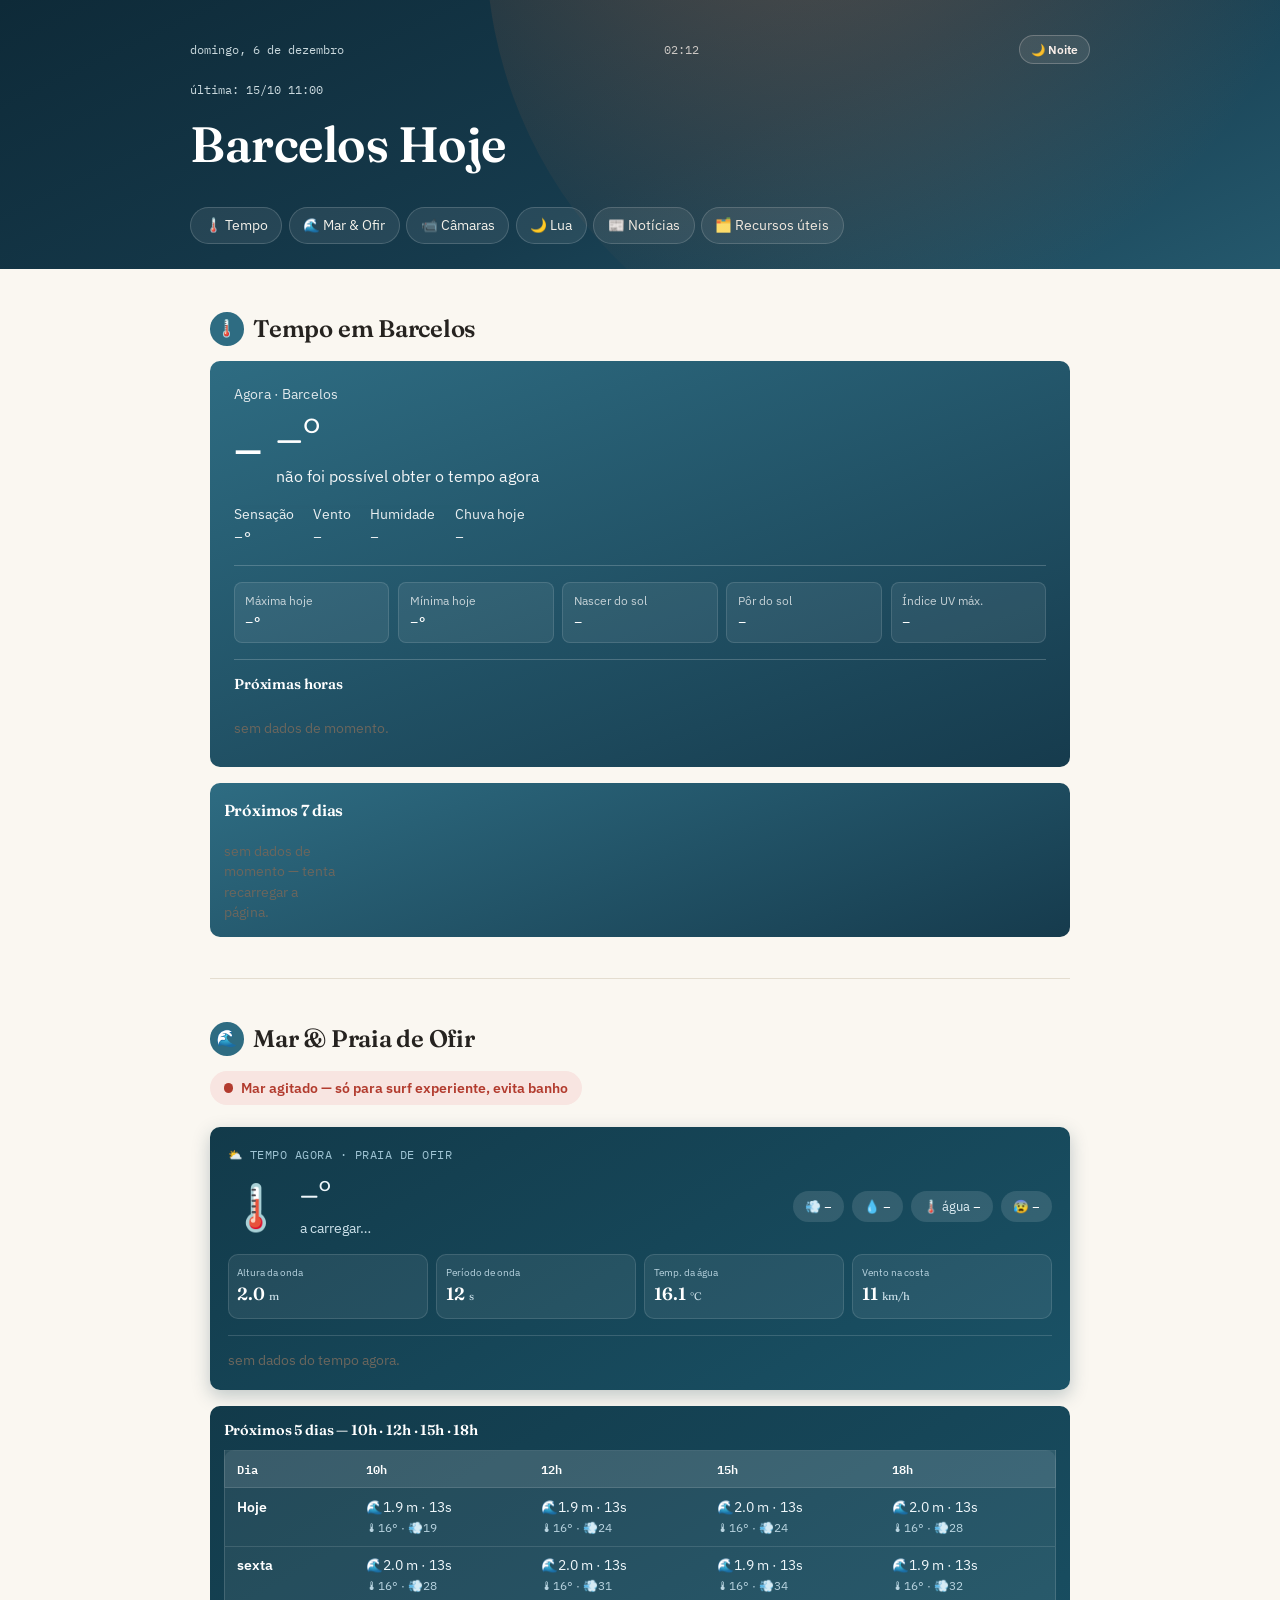
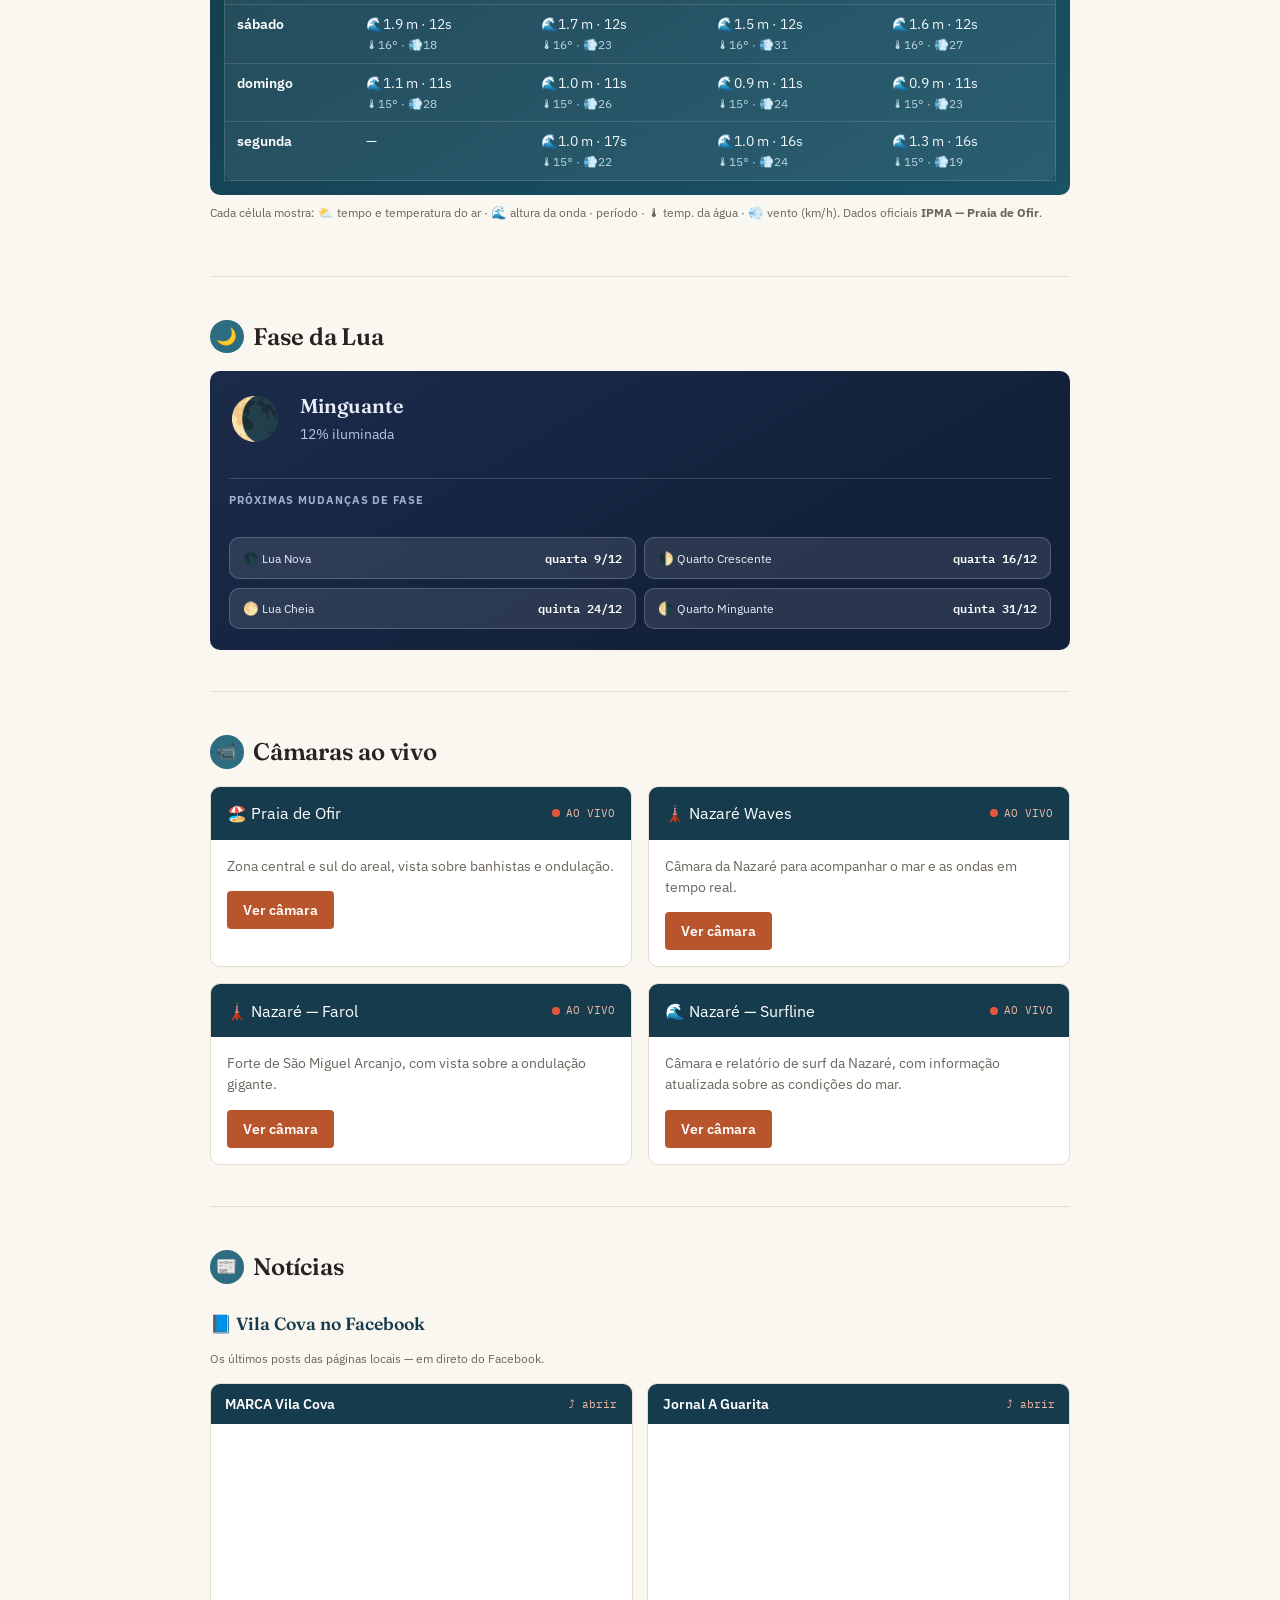
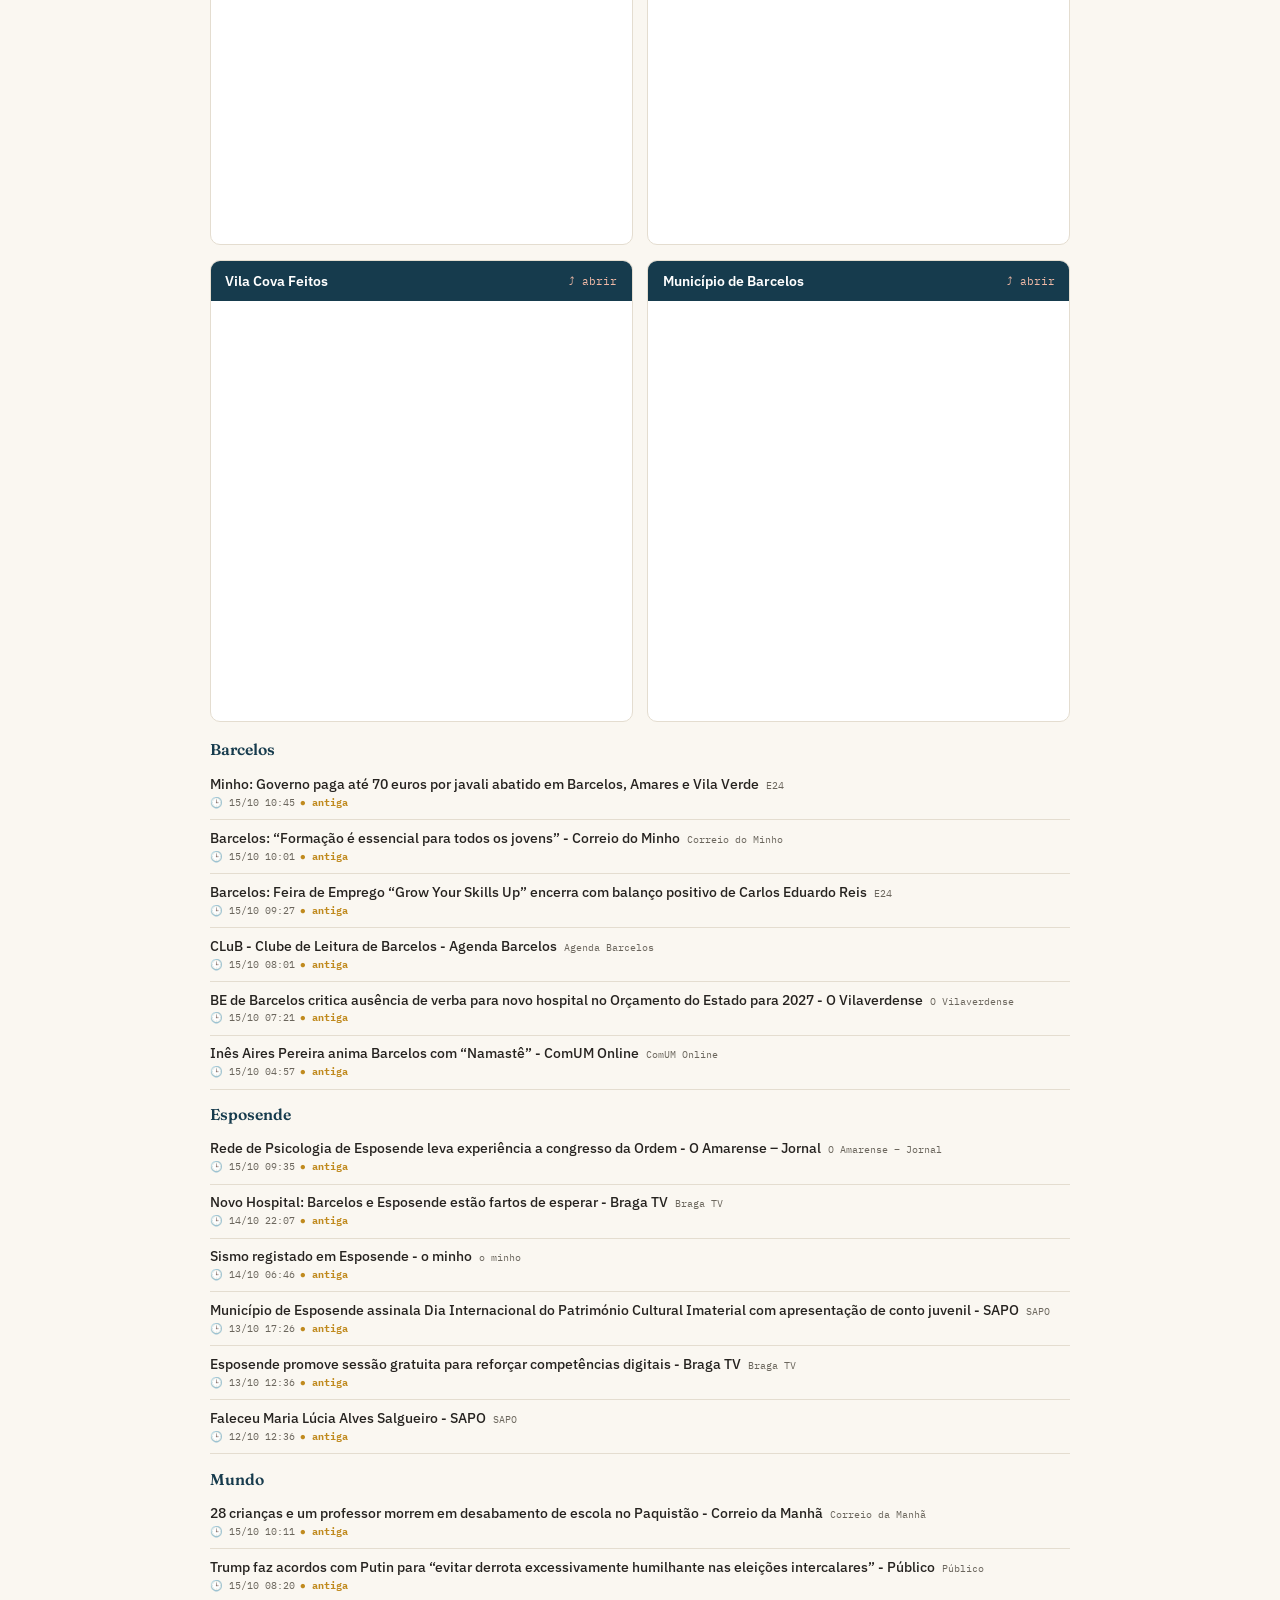
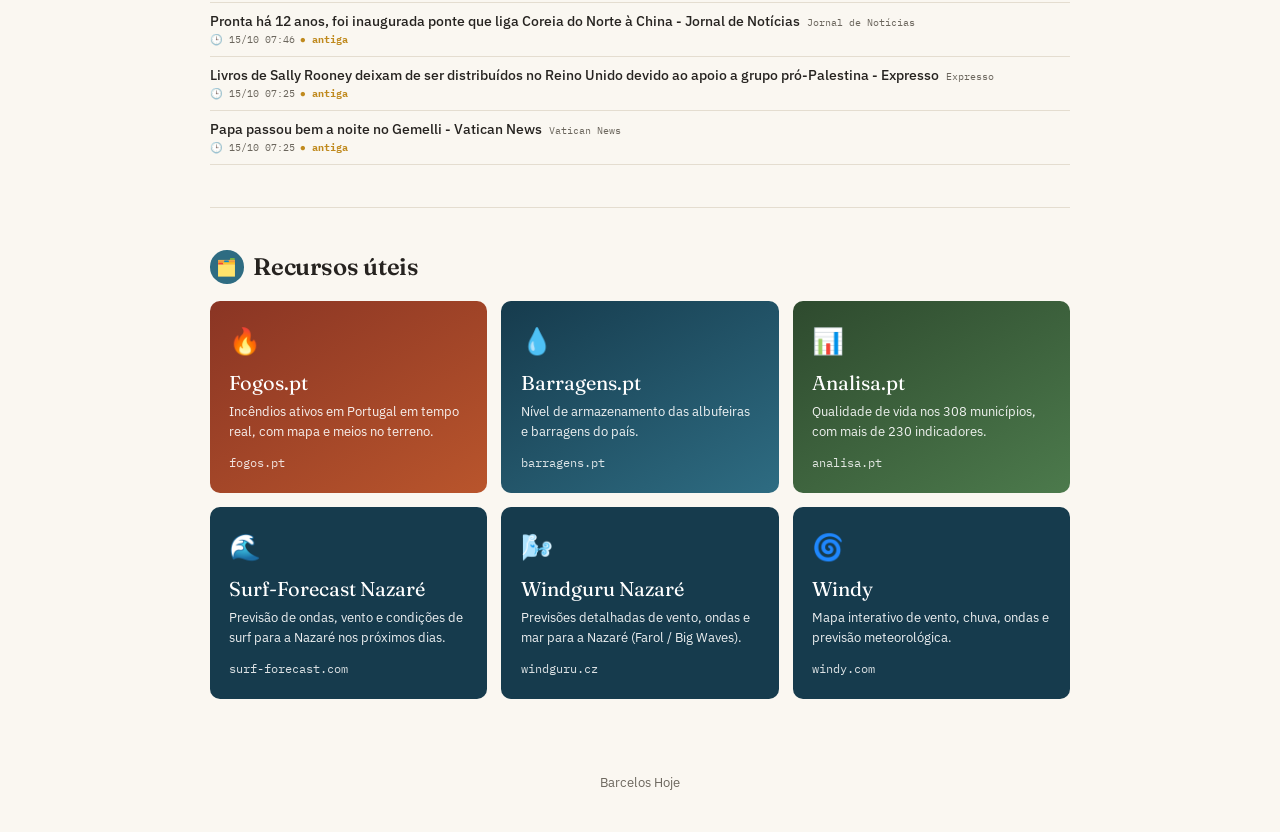
==== index.html @ 713117ef "Aplica estilo azul as previsoes separadas" ====
<!DOCTYPE html>
<html lang="pt-PT">
<head>
<meta charset="UTF-8">
<meta name="viewport" content="width=device-width, initial-scale=1.0">
<meta name="theme-color" content="#163B4D">
<script>
  try{
    if(localStorage.getItem('barcelos-theme') === 'dark') document.documentElement.dataset.theme = 'dark';
  }catch(e){}
</script>
<title>Barcelos Hoje — Tempo, Mar de Ofir e Notícias</title>
<meta name="description" content="Tempo real em Barcelos, estado do mar na Praia de Ofir, câmaras ao vivo, notícias da região e os recursos oficiais mais úteis: Fogos.pt, Barragens.pt e Analisa.pt.">
<link rel="preconnect" href="https://fonts.googleapis.com">
<link rel="preconnect" href="https://fonts.gstatic.com" crossorigin>
<link href="https://fonts.googleapis.com/css2?family=Fraunces:opsz,wght@9..144,400;9..144,500;9..144,600;9..144,700&family=IBM+Plex+Sans:wght@400;500;600;700&family=IBM+Plex+Mono:wght@500&display=swap" rel="stylesheet">
<style>
  :root{
    --azul-fundo: #163B4D;
    --azul-profundo: #0E2A38;
    --azulejo: #2E6C82;
    --telha: #B9552C;
    --telha-clara: #D97A4C;
    --granito: #55524C;
    --papel: #FAF7F1;
    --papel-linha: #E4DDD0;
    --tinta: #262320;
    --tinta-suave: #6B665D;
    --verde-ok: #3E7A52;
    --amarelo-aviso: #C08A1E;
    --vermelho-aviso: #B23B2E;
    --radius-s: 4px;
    --radius-m: 10px;
  }
  *{box-sizing:border-box;}
  html{scroll-behavior:smooth;}
  body{
    margin:0;
    background:var(--papel);
    color:var(--tinta);
    font-family:'IBM Plex Sans', sans-serif;
    line-height:1.5;
  }
  h1,h2,h3,.serif{
    font-family:'Fraunces', serif;
    font-weight:600;
    letter-spacing:-0.01em;
  }
  .mono{font-family:'IBM Plex Mono', monospace;}
  a{color:inherit;}
  img{max-width:100%;display:block;}

  /* ---------- Header / masthead ---------- */
  header.masthead{
    background:linear-gradient(155deg, var(--azul-profundo) 0%, var(--azul-fundo) 55%, var(--azulejo) 130%);
    color:#F3F1EA;
    padding:2.2rem 1.25rem 1.6rem;
    position:relative;
    overflow:hidden;
  }
  header.masthead::after{
    content:"";
    position:absolute;
    right:-8%;
    bottom:-45%;
    width:70%;
    padding-bottom:70%;
    border-radius:50%;
    background:radial-gradient(circle at 35% 35%, rgba(217,122,76,0.35), rgba(217,122,76,0) 65%);
    pointer-events:none;
  }
  .masthead-inner{max-width:900px;margin:0 auto;position:relative;}
  .masthead-top{display:flex;justify-content:space-between;align-items:baseline;gap:1rem;flex-wrap:wrap;}
  .masthead-date{font-family:'IBM Plex Mono',monospace;font-size:0.78rem;color:#C9D8DD;text-transform:lowercase;}
  .theme-toggle{
    border:1px solid rgba(255,255,255,0.24);background:rgba(255,255,255,0.09);color:#fff;
    border-radius:999px;padding:0.38rem 0.7rem;font:600 0.72rem 'IBM Plex Sans',sans-serif;
    cursor:pointer;white-space:nowrap;
  }
  .theme-toggle:hover{background:rgba(255,255,255,0.17);}
  .theme-toggle:focus-visible{outline:3px solid #D97A4C;outline-offset:2px;}
  h1.title{
    font-size:clamp(2.1rem, 6vw, 3.1rem);
    margin:0.5rem 0 0.15rem;
    color:#fff;
  }
  nav.tabs{
    max-width:900px;margin:1.6rem auto 0;
    display:flex;gap:0.4rem;flex-wrap:wrap;
    position:relative;
  }
  nav.tabs a{
    text-decoration:none;
    font-size:0.85rem;
    padding:0.45rem 0.85rem;
    border-radius:999px;
    background:rgba(255,255,255,0.08);
    border:1px solid rgba(255,255,255,0.16);
    color:#F3F1EA;
    white-space:nowrap;
  }
  nav.tabs a:hover{background:rgba(255,255,255,0.18);}
  @media (max-width:620px){
    header.masthead{padding:1rem 0.9rem 0.85rem;}
    .masthead-top{gap:0.35rem 0.65rem;}
    .masthead-date{font-size:0.66rem;}
    .theme-toggle{padding:0.28rem 0.55rem;font-size:0.64rem;}
    h1.title{font-size:1.8rem;margin:0.28rem 0 0;}
    nav.tabs{margin-top:0.8rem;gap:0.28rem;}
    nav.tabs a{font-size:0.7rem;padding:0.3rem 0.56rem;}
  }

  main{max-width:900px;margin:0 auto;padding:0 1.25rem;}

  section{padding:2.6rem 0;border-bottom:1px solid var(--papel-linha);}
  section:last-of-type{border-bottom:none;}
  .eyebrow-row{display:flex;align-items:center;gap:0.6rem;margin-bottom:0.9rem;}
  .section-icon{
    width:2.1rem;height:2.1rem;border-radius:50%;
    background:var(--azulejo);color:#fff;
    display:flex;align-items:center;justify-content:center;font-size:1.05rem;flex:none;
  }
  h2.section-title{font-size:1.5rem;margin:0;}

  /* ---------- status pill ---------- */
  .updated-note{font-size:0.78rem;color:var(--tinta-suave);font-family:'IBM Plex Mono',monospace;margin-top:0.3rem;}

  /* ---------- Weather now card ---------- */
  .now-grid{display:grid;grid-template-columns:minmax(0,1fr);gap:1rem;min-width:0;}
  .now-card{
    background:#fff;border:1px solid var(--papel-linha);border-radius:var(--radius-m);
    padding:1.4rem 1.5rem;
  }
  .now-card.hero{
    background:linear-gradient(160deg, var(--azulejo), var(--azul-fundo));
    color:#fff;border:none;min-width:0;max-width:100%;overflow:hidden;
  }
  .now-place{font-size:0.85rem;text-transform:none;opacity:0.85;letter-spacing:0.01em;}
  .now-temp-row{display:flex;align-items:center;gap:0.9rem;margin-top:0.4rem;}
  .now-icon{font-size:3rem;line-height:1;}
  .now-temp{font-family:'Fraunces',serif;font-size:3.2rem;font-weight:600;line-height:1;}
  .now-desc{font-size:1rem;margin-top:0.15rem;opacity:0.95;}
  .now-sub{display:flex;gap:1.2rem;margin-top:1rem;font-size:0.85rem;flex-wrap:wrap;opacity:0.9;}
  .now-sub span strong{display:block;font-family:'IBM Plex Mono',monospace;font-size:0.95rem;font-weight:500;}

  .stat-list{list-style:none;margin:0;padding:0;display:flex;flex-direction:column;gap:0.7rem;}
  .stat-list li{display:flex;justify-content:space-between;align-items:center;font-size:0.92rem;padding-bottom:0.7rem;border-bottom:1px dashed var(--papel-linha);}
  .stat-list li:last-child{border-bottom:none;padding-bottom:0;}
  .stat-list .label{color:var(--tinta-suave);}
  .stat-list .value{font-family:'IBM Plex Mono',monospace;font-weight:500;}
  .now-card.hero .stat-list{
    display:grid;grid-template-columns:repeat(5,minmax(0,1fr));gap:0.55rem;
    margin-top:1.1rem;padding-top:1rem;border-top:1px solid rgba(255,255,255,0.2);
  }
  .now-card.hero .stat-list li{
    min-width:0;display:flex;flex-direction:column;align-items:flex-start;gap:0.15rem;
    padding:0.6rem 0.65rem;border:1px solid rgba(255,255,255,0.12);border-radius:8px;
    background:rgba(255,255,255,0.07);font-size:0.78rem;
  }
  .now-card.hero .stat-list .label{color:rgba(255,255,255,0.72);line-height:1.25;}
  .now-card.hero .stat-list .value{color:#fff;font-size:0.9rem;}
  @media (max-width:620px){
    .now-card.hero .stat-list{grid-template-columns:repeat(3,minmax(0,1fr));gap:0.4rem;}
    .now-card.hero .stat-list li{padding:0.5rem;font-size:0.67rem;}
    .now-card.hero .stat-list .value{font-size:0.82rem;}
  }

  /* ---------- Forecast strip ---------- */
  .forecast-strip{display:grid;grid-template-columns:repeat(7,1fr);gap:0.5rem;margin-top:1.2rem;}
  .daily-forecast-panel{
    margin-top:1rem;min-width:0;padding:0.9rem 0.85rem;border-radius:var(--radius-m);
    background:linear-gradient(160deg,var(--azulejo),var(--azul-fundo));color:#fff;
  }
  .daily-forecast-panel h3{font-size:1rem;margin:0;color:#fff;}
  .daily-forecast-panel .fday{background:rgba(255,255,255,0.09);border-color:rgba(255,255,255,0.17);color:#fff;}
  .daily-forecast-panel .fday .d,.daily-forecast-panel .fday .lo,.daily-forecast-panel .fday .rain{color:rgba(255,255,255,0.74);}
  .fday{
    background:#fff;border:1px solid var(--papel-linha);border-radius:var(--radius-m);
    padding:0.8rem 0.4rem;text-align:center;
  }
  .fday.clickable{cursor:pointer;transition:transform .12s ease,border-color .12s ease;}
  .fday.clickable:hover{transform:translateY(-2px);border-color:var(--telha);}
  .fday.clickable .ver{
    display:none;
  }
  .back-btn{
    background:none;border:1px solid var(--azulejo);color:var(--azulejo);
    font-size:0.75rem;font-weight:600;padding:0.25rem 0.6rem;border-radius:999px;cursor:pointer;
    font-family:'IBM Plex Sans',sans-serif;
  }
  .back-btn:hover{background:var(--azulejo);color:#fff;}
  .hora-titulo{font-size:0.82rem;font-weight:600;white-space:nowrap;}
  .fday .d{font-size:0.72rem;color:var(--tinta-suave);text-transform:capitalize;}
  .fday .ic{font-size:1.6rem;margin:0.3rem 0;}
  .fday .hi{font-weight:600;font-family:'IBM Plex Mono',monospace;}
  .fday .lo{color:var(--tinta-suave);font-family:'IBM Plex Mono',monospace;font-size:0.85rem;}
  .fday .rain{font-size:0.72rem;color:var(--azulejo);margin-top:0.2rem;}

  /* hourly */
  .hourly-scroll{
    display:flex;gap:0.65rem;width:100%;max-width:100%;min-width:0;overflow-x:auto;overflow-y:hidden;
    padding:1rem 0 0.4rem;margin-top:0.5rem;-webkit-overflow-scrolling:touch;
    scroll-snap-type:x proximity;overscroll-behavior-inline:contain;scrollbar-width:thin;
  }
  .hour{flex:0 0 64px;min-width:0;text-align:center;background:#fff;border:1px solid var(--papel-linha);border-radius:var(--radius-m);padding:0.6rem 0.3rem;scroll-snap-align:start;}
  .hour .t{font-size:0.72rem;color:var(--tinta-suave);font-family:'IBM Plex Mono',monospace;}
  .hour .ic{font-size:1.3rem;margin:0.25rem 0;}
  .hour .temp{font-size:0.85rem;font-weight:600;font-family:'IBM Plex Mono',monospace;}
  .hour .wind{font-size:0.68rem;color:var(--tinta-suave);font-family:'IBM Plex Mono',monospace;margin-top:0.2rem;line-height:1.2;}
  .weather-forecast-inside{width:100%;max-width:100%;min-width:0;margin-top:1rem;padding-top:0.9rem;border-top:1px solid rgba(255,255,255,0.2);}
  .weather-subhead{display:flex;align-items:center;gap:0.5rem;margin:0.8rem 0 0;font-size:0.9rem;}
  .weather-subhead:first-child{margin-top:0;}
  .now-card.hero .hourly-scroll{margin-top:0.4rem;}
  .now-card.hero .hour{
    background:rgba(255,255,255,0.09);border-color:rgba(255,255,255,0.17);color:#fff;
  }
  .now-card.hero .hour .t,.now-card.hero .hour .wind,.now-card.hero .hour .rain{color:rgba(255,255,255,0.74);}
  .now-card.hero .back-btn{border-color:rgba(255,255,255,0.65);color:#fff;}
  .now-card.hero .back-btn:hover{background:rgba(255,255,255,0.14);}
  @media (max-width:700px){
    .forecast-strip{
      display:flex;gap:0.4rem;overflow-x:auto;margin-top:0.7rem;padding-bottom:0.35rem;
      -webkit-overflow-scrolling:touch;scroll-snap-type:x proximity;
    }
    .fday{flex:0 0 62px;padding:0.38rem 0.18rem;scroll-snap-align:start;}
    .fday .d{font-size:0.64rem;}
    .fday .ic{font-size:1.15rem;margin:0.12rem 0;}
    .fday .hi{font-size:0.82rem;}
    .fday .lo{font-size:0.68rem;}
    .fday .rain{font-size:0.6rem;margin-top:0.08rem;}
    .hourly-scroll{gap:0.32rem;padding:0.45rem 0 0.15rem;margin-top:0.2rem;}
    .hour{flex-basis:46px;padding:0.3rem 0.1rem;}
    .hour .t{font-size:0.62rem;}
    .hour .ic{font-size:1rem;margin:0.1rem 0;}
    .hour .temp{font-size:0.72rem;}
    .hour .wind,.hour .rain{font-size:0.54rem;margin-top:0.06rem;}
    .weather-forecast-inside{margin-top:0.8rem;padding-top:0.7rem;}
    .weather-subhead{font-size:0.82rem;margin-top:0.65rem;}
    .hourly-scroll,.forecast-strip{scrollbar-width:none;}
    .hourly-scroll::-webkit-scrollbar,.forecast-strip::-webkit-scrollbar{display:none;}
  }
  @media (max-width:420px){
    .now-card.hero{padding:0.85rem 0.65rem;}
    .now-sub{gap:0.55rem;font-size:0.72rem;}
    .now-card.hero .stat-list{grid-template-columns:repeat(3,minmax(0,1fr));gap:0.3rem;}
    .now-card.hero .stat-list li{padding:0.4rem 0.35rem;font-size:0.6rem;}
    .now-card.hero .stat-list .value{font-size:0.74rem;}
    .forecast-strip{gap:0.28rem;}
    .fday{flex-basis:58px;}
    .hourly-scroll{gap:0.26rem;}
    .hour{flex-basis:43px;}
  }

  /* ---------- Lua ---------- */
  .moon-card{
    background:linear-gradient(150deg,#1b2b4a,#12203a 70%);
    color:#e8edf7;border-radius:var(--radius-m);
    padding:1.3rem 1.2rem;margin-top:1rem;position:relative;overflow:hidden;
    display:flex;align-items:center;gap:1.2rem;flex-wrap:wrap;
  }
  .moon-card .moon-icon{font-size:2.6rem;line-height:1;}
  .moon-card .moon-main{flex:1 1 180px;}
  .moon-card .moon-name{font-family:'Fraunces',serif;font-size:1.25rem;font-weight:600;}
  .moon-card .moon-illum{font-size:0.85rem;color:#b9c6dd;margin-top:0.15rem;}
  .moon-week{display:grid;grid-template-columns:repeat(auto-fit,minmax(115px,1fr));gap:0.6rem;margin-top:0.8rem;}
  .moon-day{background:linear-gradient(150deg,#1b2b4a,#12203a 70%);color:#e8edf7;border-radius:var(--radius-m);padding:0.7rem 0.5rem;text-align:center;}
  .moon-day.hoje{outline:2px solid #5b8fc7;}
  .moon-day .md-data{font-size:0.7rem;color:#9fb0cf;text-transform:capitalize;}
  .moon-day .md-ic{font-size:1.5rem;line-height:1.2;}
  .moon-day .md-nome{font-size:0.72rem;margin-top:0.15rem;line-height:1.25;}
  .moon-day .md-ill{font-size:0.68rem;color:#b9c6dd;font-family:'IBM Plex Mono',monospace;margin-top:0.2rem;}
  .moon-phases{display:flex;gap:0.5rem;flex-wrap:wrap;margin-top:0.7rem;}
  .moon-phases .mp{background:rgba(255,255,255,0.08);border:1px solid rgba(255,255,255,0.15);border-radius:999px;padding:0.4rem 0.8rem;font-size:0.78rem;color:#e8edf7;display:inline-flex;align-items:center;gap:0.45rem;}
  .moon-phases .mp b{color:#fff;font-family:'IBM Plex Mono',monospace;font-weight:600;}
  .moon-changes-title{
    flex:1 0 100%;width:100%;margin-top:0.9rem;padding-top:0.85rem;
    border-top:1px solid rgba(255,255,255,0.16);font-size:0.7rem;font-weight:700;
    text-transform:uppercase;letter-spacing:0.08em;color:#9fb0cf;
  }
  .moon-card .moon-phases{
    flex:1 0 100%;width:100%;display:grid;grid-template-columns:repeat(2,minmax(0,1fr));
    gap:0.55rem;margin-top:0.55rem;
  }
  .moon-card .moon-phases .mp{
    justify-content:space-between;background:rgba(255,255,255,0.1);
    border-color:rgba(255,255,255,0.2);border-radius:10px;padding:0.65rem 0.8rem;
  }
  @media (max-width:620px){.moon-card .moon-phases{grid-template-columns:1fr;}}

  /* ---------- Praia / mar ---------- */
  .flag{
    display:inline-flex;align-items:center;gap:0.5rem;
    padding:0.4rem 0.85rem;border-radius:999px;font-size:0.85rem;font-weight:600;
    margin-bottom:1rem;
  }
  .flag .dot{width:0.6rem;height:0.6rem;border-radius:50%;background:currentColor;}
  .flag.ok{background:#E6F0E9;color:var(--verde-ok);}
  .flag.aviso{background:#FBF0DC;color:var(--amarelo-aviso);}
  .flag.mau{background:#F8E5E1;color:var(--vermelho-aviso);}

  .sea-grid{display:grid;grid-template-columns:repeat(4,1fr);gap:0.7rem;margin-top:1rem;}
  @media (max-width:620px){.sea-grid{grid-template-columns:repeat(2,1fr);}}
  .sea-tile{background:#fff;border:1px solid var(--papel-linha);border-radius:var(--radius-m);padding:1rem 0.9rem;}
  .sea-tile .label{font-size:0.75rem;color:var(--tinta-suave);}
  .sea-tile .val{font-family:'Fraunces',serif;font-size:1.5rem;font-weight:600;margin-top:0.15rem;}
  .sea-tile .unit{font-size:0.8rem;color:var(--tinta-suave);font-weight:400;}

  /* ---------- Tempo Praia de Ofir (na secção mar) ---------- */
  .ofir-tempo{
    background:linear-gradient(150deg,#123a4a,#1a5266);
    color:#eef6fa;border-radius:var(--radius-m);
    padding:1.2rem 1.1rem;margin-top:0.4rem;
    box-shadow:0 6px 18px rgba(18,58,74,0.25);min-width:0;max-width:100%;overflow:hidden;
  }
  .ofir-tempo .ot-label{
    font-size:0.72rem;text-transform:uppercase;letter-spacing:0.5px;
    color:#9fc4d4;margin-bottom:0.7rem;font-family:'IBM Plex Mono',monospace;
  }
  .ot-now{display:flex;align-items:center;gap:1rem;flex-wrap:wrap;}
  .ot-icon{font-size:2.8rem;line-height:1;}
  .ot-temp{font-family:'Fraunces',serif;font-size:2.2rem;font-weight:600;line-height:1.1;}
  .ot-desc{font-size:0.9rem;color:#cfe3ec;margin-top:0.2rem;}
  .ot-stats{display:flex;gap:0.5rem;flex-wrap:wrap;margin-left:auto;}
  .ot-stats span{background:rgba(255,255,255,0.12);border-radius:999px;padding:0.35rem 0.75rem;font-size:0.8rem;color:#e2f0f6;}
  .ot-stats b{color:#fff;font-family:'IBM Plex Mono',monospace;}
  .ot-strip{
    display:flex;gap:0.5rem;width:100%;max-width:100%;min-width:0;overflow-x:auto;overflow-y:hidden;
    margin-top:1rem;padding-top:0.9rem;border-top:1px solid rgba(255,255,255,0.15);
    -webkit-overflow-scrolling:touch;scroll-snap-type:x proximity;overscroll-behavior-inline:contain;scrollbar-width:thin;
  }
  .ot-strip .hour{background:rgba(255,255,255,0.07);border-color:rgba(255,255,255,0.12);color:#eef6fa;width:60px;}
  .ot-strip .hour .t{color:#b9d4e0;}
  .ot-strip .hour .wind{color:#a9c8d6;}
  .ofir-tempo .sea-grid{grid-template-columns:repeat(4,minmax(0,1fr));gap:0.5rem;margin:1rem 0 0;}
  .ofir-tempo .sea-tile{
    min-width:0;background:rgba(255,255,255,0.07);border-color:rgba(255,255,255,0.12);
    padding:0.65rem 0.55rem;
  }
  .ofir-tempo .sea-tile .label{color:#b9d4e0;font-size:0.65rem;line-height:1.25;}
  .ofir-tempo .sea-tile .val{color:#fff;font-size:1.1rem;white-space:nowrap;}
  .ofir-tempo .sea-tile .unit{color:#cfe3ec;font-size:0.68rem;}

  .disclaimer{
    font-size:0.82rem;color:var(--tinta-suave);
    background:#F1ECE1;border-left:3px solid var(--telha);
    padding:0.8rem 1rem;border-radius:0 var(--radius-s) var(--radius-s) 0;margin-top:1.2rem;
  }
  .disclaimer a{color:var(--telha);font-weight:600;text-decoration:none;}
  .disclaimer a:hover{text-decoration:underline;}

  /* ---------- Tabela do mar ---------- */
  .sea-table-wrap{overflow-x:auto;margin-top:0.8rem;}
  .sea-table{width:100%;border-collapse:collapse;background:#fff;border:1px solid var(--papel-linha);border-radius:var(--radius-m);font-size:0.85rem;}
  .sea-table th{background:var(--azul-fundo);color:#fff;text-align:left;padding:0.55rem 0.8rem;font-weight:600;font-family:'IBM Plex Mono',monospace;font-size:0.75rem;}
  .sea-table td{padding:0.55rem 0.8rem;border-top:1px solid var(--papel-linha);}
  .sea-table td:first-child{font-weight:600;color:var(--tinta);}
  .sea-table .cella{color:var(--tinta-suave);font-size:0.75rem;}
  .sea-table td{vertical-align:top;}
  .sea-cell{display:flex;flex-direction:column;gap:0.1rem;}
  .sea-cell span{white-space:nowrap;}
  .sea-forecast-panel{
    margin-top:1rem;min-width:0;padding:0.9rem 0.85rem;border-radius:var(--radius-m);
    background:linear-gradient(150deg,#123a4a,#1a5266);color:#eef6fa;
  }
  .sea-forecast-panel h3{font-size:0.9rem;margin:0;color:#fff;}
  .sea-forecast-panel .sea-table-wrap{width:100%;max-width:100%;min-width:0;margin-top:0.55rem;scrollbar-width:thin;}
  .sea-forecast-panel .sea-table{background:rgba(255,255,255,0.07);border-color:rgba(255,255,255,0.14);color:#eef6fa;}
  .sea-forecast-panel .sea-table th{background:rgba(255,255,255,0.1);}
  .sea-forecast-panel .sea-table td{border-color:rgba(255,255,255,0.12);}
  .sea-forecast-panel .sea-table td:first-child{color:#fff;}
  .sea-forecast-panel .sea-table .cella{color:#b9d4e0;}
  @media (max-width:420px){
    .ofir-tempo{padding:1rem 0.75rem;}
    .daily-forecast-panel,.sea-forecast-panel{padding:0.75rem 0.65rem;}
    .sea-forecast-panel h3{font-size:0.8rem;}
    .sea-forecast-panel .sea-table{font-size:0.7rem;}
    .sea-forecast-panel .sea-table th,.sea-forecast-panel .sea-table td{padding:0.36rem 0.42rem;}
    .sea-forecast-panel .sea-cell{gap:0;font-size:0.66rem;line-height:1.3;}
    .sea-forecast-panel .sea-wx{font-size:0.62rem;margin-bottom:0;}
  }
  .sea-wx{font-size:0.72rem;color:var(--telha);font-weight:700;margin-bottom:0.15rem;}
  .table-note{font-size:0.78rem;color:var(--tinta-suave);margin-top:0.5rem;}

  /* ---------- Cams ---------- */
  .cam-grid{display:grid;grid-template-columns:1fr 1fr;gap:1rem;margin-top:1rem;}
  @media (max-width:620px){.cam-grid{grid-template-columns:1fr;}}
  .cam-card{background:#fff;border:1px solid var(--papel-linha);border-radius:var(--radius-m);overflow:hidden;}
  .cam-card .cam-top{
    background:var(--azul-fundo);color:#fff;padding:0.9rem 1rem;
    display:flex;justify-content:space-between;align-items:center;
  }
  .cam-card .cam-top .live{font-size:0.7rem;font-family:'IBM Plex Mono',monospace;display:flex;align-items:center;gap:0.35rem;color:#F0B9A6;}
  .cam-card .cam-top .live .dot{width:0.5rem;height:0.5rem;border-radius:50%;background:#E4573D;animation:pulse 1.8s infinite;}
  @keyframes pulse{0%,100%{opacity:1;}50%{opacity:0.35;}}
  .cam-body{padding:1rem;}
  .cam-body p{margin:0 0 0.9rem;font-size:0.88rem;color:var(--tinta-suave);}
  .cam-btn{
    display:inline-block;background:var(--telha);color:#fff;text-decoration:none;
    font-size:0.85rem;font-weight:600;padding:0.55rem 1rem;border-radius:var(--radius-s);
  }
  .cam-btn:hover{background:var(--telha-clara);}

  /* ---------- Noticias ---------- */
  #noticias-list{list-style:none;margin:1rem 0 0;padding:0;display:flex;flex-direction:column;}
  #noticias-list li{
    border-bottom:1px solid var(--papel-linha);padding:0.55rem 0;
    display:flex;flex-direction:column;gap:0.08rem;align-items:flex-start;
  }
  #noticias-list li:first-child{padding-top:0;}
  #noticias-list a{text-decoration:none;font-weight:500;font-size:0.9rem;line-height:1.3;}
  #noticias-list a:hover{text-decoration:underline;}
  #noticias-list .topline{display:flex;gap:0.45rem;align-items:baseline;width:100%;flex-wrap:wrap;}
  #noticias-list .src{font-size:0.65rem;color:var(--tinta-suave);white-space:nowrap;font-family:'IBM Plex Mono',monospace;}
  #noticias-list .news-date{
    font-size:0.64rem;color:var(--tinta-suave);font-family:'IBM Plex Mono',monospace;
    display:flex;align-items:center;gap:0.3rem;
  }
  #noticias-list .news-date .novo{color:var(--verde-ok);font-weight:700;}
  #noticias-list .news-date .velho{color:var(--amarelo-aviso);font-weight:700;}
  #noticias-list .news-cat{
    border:none;padding:0.85rem 0 0.25rem;display:block;
    font-family:'Fraunces',serif;font-size:0.98rem;font-weight:600;color:var(--azul-fundo);
  }
  #noticias-list .news-cat:first-child{padding-top:0;}

  /* ---------- Facebook · Vila Cova ---------- */
  .fb-h{font-family:'Fraunces',serif;font-size:1.1rem;font-weight:600;color:var(--azul-fundo);margin:1.6rem 0 0.2rem;}
  .fb-sub{font-size:0.78rem;color:var(--tinta-suave);margin-bottom:0.9rem;}
  .fb-grid{display:grid;grid-template-columns:repeat(auto-fit,minmax(300px,1fr));gap:0.9rem;}
  .fb-card{background:#fff;border:1px solid var(--papel-linha);border-radius:var(--radius-m);overflow:hidden;}
  .fb-card .fb-head{background:var(--azul-fundo);padding:0.6rem 0.9rem;display:flex;justify-content:space-between;align-items:center;}
  .fb-card .fb-head a{color:#fff;font-weight:600;text-decoration:none;font-size:0.9rem;}
  .fb-card .fb-head a:hover{text-decoration:underline;}
  .fb-card .fb-head .ext{color:#F0B9A6;font-size:0.7rem;font-family:'IBM Plex Mono',monospace;}
  .fb-card iframe{display:block;width:100%;border:none;overflow:hidden;}

  /* ---------- Recursos uteis ---------- */
  .top3-grid{display:grid;grid-template-columns:repeat(3,1fr);gap:0.9rem;margin-top:1rem;}
  @media (max-width:700px){.top3-grid{grid-template-columns:1fr;}}
  .top3-card{
    background:var(--azul-fundo);color:#fff;border-radius:var(--radius-m);
    padding:1.3rem 1.2rem;text-decoration:none;position:relative;overflow:hidden;
  }
  .top3-card:nth-child(1){background:linear-gradient(150deg,#8A3524,#B9552C);}
  .top3-card:nth-child(2){background:linear-gradient(150deg,#163B4D,#2E6C82);}
  .top3-card:nth-child(3){background:linear-gradient(150deg,#2E4A2E,#4C7A4C);}
  .top3-card .ic{font-size:1.6rem;}
  .top3-card .name{font-family:'Fraunces',serif;font-size:1.25rem;margin:0.5rem 0 0.25rem;}
  .top3-card .desc{font-size:0.84rem;opacity:0.92;line-height:1.45;}
  .top3-card .go{font-size:0.75rem;margin-top:0.8rem;opacity:0.85;font-family:'IBM Plex Mono',monospace;}

  .emerg-bar{
    display:flex;gap:1.2rem;flex-wrap:wrap;margin-top:1.4rem;
    background:#fff;border:1px solid var(--papel-linha);border-radius:var(--radius-m);
    padding:0.9rem 1.1rem;font-size:0.85rem;
  }
  .emerg-bar strong{font-family:'IBM Plex Mono',monospace;color:var(--vermelho-aviso);}

  footer{
    text-align:center;padding:2rem 1.25rem 2.5rem;
    color:var(--tinta-suave);font-size:0.8rem;
  }
  footer a{color:var(--azulejo);text-decoration:none;}
  footer a:hover{text-decoration:underline;}

  #back-to-top{
    position:fixed;right:1rem;bottom:1rem;z-index:20;
    width:2.8rem;height:2.8rem;border:0;border-radius:50%;
    background:var(--azul-fundo);color:#fff;box-shadow:0 5px 18px rgba(0,0,0,.22);
    font-size:1.25rem;cursor:pointer;opacity:0;visibility:hidden;
    transform:translateY(0.5rem);transition:opacity .2s,visibility .2s,transform .2s;
  }
  #back-to-top.is-visible{opacity:1;visibility:visible;transform:translateY(0);}
  #back-to-top:hover{background:var(--azulejo);}
  #back-to-top:focus-visible{outline:3px solid var(--azulejo);outline-offset:3px;}

  .skeleton{color:var(--tinta-suave);font-size:0.85rem;}

  /* ---------- Modo noturno ---------- */
  html[data-theme="dark"]{
    color-scheme:dark;
    --papel:#0D1820;
    --papel-linha:#2B404A;
    --tinta:#EDF4F6;
    --tinta-suave:#A9BBC3;
    --azulejo:#4D8DA5;
    --verde-ok:#79C690;
    --amarelo-aviso:#E5B75C;
    --vermelho-aviso:#EF8276;
  }
  html[data-theme="dark"] .now-card:not(.hero),
  html[data-theme="dark"] .fday,
  html[data-theme="dark"] .hour,
  html[data-theme="dark"] .sea-tile,
  html[data-theme="dark"] .sea-table,
  html[data-theme="dark"] .cam-card,
  html[data-theme="dark"] .fb-card,
  html[data-theme="dark"] .emerg-bar{background:#14252E;}
  html[data-theme="dark"] .disclaimer{background:#182832;}
  html[data-theme="dark"] .flag.ok{background:#183326;}
  html[data-theme="dark"] .flag.aviso{background:#3A301C;}
  html[data-theme="dark"] .flag.mau{background:#3D2422;}
  html[data-theme="dark"] #noticias-list .news-cat,
  html[data-theme="dark"] .fb-h{color:#8FC3D6;}
  html[data-theme="dark"] .daily-forecast-panel .fday,
  html[data-theme="dark"] .sea-forecast-panel .sea-table{background:rgba(255,255,255,0.07);}
</style>
</head>
<body>

<header class="masthead">
  <div class="masthead-inner">
    <div class="masthead-top">
      <span class="masthead-date" id="data-hoje">a carregar data…</span>
      <span class="masthead-date" id="hora-agora"></span>
      <button class="theme-toggle" id="theme-toggle" type="button" aria-pressed="false">🌙 Noite</button>
      <span class="masthead-date" id="upd-note" style="width:100%"></span>
    </div>
    <h1 class="title">Barcelos Hoje</h1>
    <nav class="tabs">
      <a href="#tempo">🌡️ Tempo</a>
      <a href="#mar">🌊 Mar &amp; Ofir</a>
      <a href="#cams">📹 Câmaras</a>
      <a href="#lua">🌙 Lua</a>
      <a href="#noticias">📰 Notícias</a>
      <a href="#uteis">🗂️ Recursos úteis</a>
    </nav>
  </div>
</header>

<main>

  <!-- ===================== TEMPO ===================== -->
  <section id="tempo">
    <div class="eyebrow-row">
      <div class="section-icon">🌡️</div>
      <h2 class="section-title">Tempo em Barcelos</h2>
    </div>
    <div class="now-grid">
      <div class="now-card hero">
        <div class="now-place">Agora · Barcelos</div>
        <div class="now-temp-row">
          <div class="now-icon" id="w-icon-now">–</div>
          <div>
            <div class="now-temp" id="w-temp-now">–°</div>
            <div class="now-desc" id="w-desc-now">a carregar…</div>
          </div>
        </div>
        <div class="now-sub">
          <span>Sensação<strong id="w-feels">–°</strong></span>
          <span>Vento<strong id="w-wind">–</strong></span>
          <span>Humidade<strong id="w-hum">–</strong></span>
          <span>Chuva hoje<strong id="w-rainprob">–</strong></span>
        </div>
        <ul class="stat-list">
          <li><span class="label">Máxima hoje</span><span class="value" id="w-max">–°</span></li>
          <li><span class="label">Mínima hoje</span><span class="value" id="w-min">–°</span></li>
          <li><span class="label">Nascer do sol</span><span class="value" id="w-sunrise">–</span></li>
          <li><span class="label">Pôr do sol</span><span class="value" id="w-sunset">–</span></li>
          <li><span class="label">Índice UV máx.</span><span class="value" id="w-uv">–</span></li>
        </ul>
        <div class="weather-forecast-inside">
          <div class="weather-subhead">
            <button class="back-btn" id="hora-back" style="display:none" onclick="mostrarHorasHoje()">← hoje</button>
            <h3 class="serif" id="hora-titulo" style="font-size:inherit;margin:0;">Próximas horas</h3>
          </div>
          <div class="hourly-scroll" id="hourly-strip">
            <div class="skeleton">a carregar previsão horária…</div>
          </div>
        </div>
      </div>
    </div>
    <div class="daily-forecast-panel">
      <h3 class="serif">Próximos 7 dias</h3>
      <div class="forecast-strip" id="forecast-strip">
        <div class="skeleton">a carregar…</div>
      </div>
    </div>
  </section>

  <!-- ===================== MAR / OFIR ===================== -->
  <section id="mar">
    <div class="eyebrow-row">
      <div class="section-icon">🌊</div>
      <h2 class="section-title">Mar &amp; Praia de Ofir</h2>
    </div>
    <div id="flag-status" class="flag ok"><span class="dot"></span> a avaliar condições…</div>

    <div class="ofir-tempo">
      <div class="ot-label">⛅ Tempo agora · Praia de Ofir</div>
      <div class="ot-now">
        <div class="ot-icon" id="ot-icon">🌡️</div>
        <div>
          <div class="ot-temp" id="ot-temp">–°</div>
          <div class="ot-desc" id="ot-desc">a carregar…</div>
        </div>
        <div class="ot-stats">
          <span>💨 <b id="ot-vento">–</b></span>
          <span>💧 <b id="ot-chuva">–</b></span>
          <span>🌡️ água <b id="ot-agua">–</b></span>
          <span>😰 <b id="ot-sens">–</b></span>
        </div>
      </div>
      <div class="sea-grid">
        <div class="sea-tile">
          <div class="label">Altura da onda</div>
          <div class="val" id="sea-wave">– <span class="unit">m</span></div>
        </div>
        <div class="sea-tile">
          <div class="label">Período de onda</div>
          <div class="val" id="sea-period">– <span class="unit">s</span></div>
        </div>
        <div class="sea-tile">
          <div class="label">Temp. da água</div>
          <div class="val" id="sea-temp">– <span class="unit">°C</span></div>
        </div>
        <div class="sea-tile">
          <div class="label">Vento na costa</div>
          <div class="val" id="sea-wind">– <span class="unit">km/h</span></div>
        </div>
      </div>
      <div class="ot-strip" id="ot-strip"><div class="skeleton">a carregar horas…</div></div>
    </div>
    <div class="sea-forecast-panel">
      <h3 class="serif">Próximos 5 dias — 10h · 12h · 15h · 18h</h3>
      <div class="sea-table-wrap">
        <table class="sea-table">
          <thead>
            <tr><th>Dia</th><th>10h</th><th>12h</th><th>15h</th><th>18h</th></tr>
          </thead>
          <tbody id="sea-table-body">
            <tr><td colspan="5" class="skeleton">a carregar previsão do mar…</td></tr>
          </tbody>
        </table>
      </div>
    </div>
    <p class="table-note">Cada célula mostra: ⛅ tempo e temperatura do ar · 🌊 altura da onda · período · 🌡 temp. da água · 💨 vento (km/h). Dados oficiais <strong>IPMA — Praia de Ofir</strong>.</p>

  </section>

  <!-- ===================== LUA ===================== -->
  <section id="lua">
    <div class="eyebrow-row">
      <div class="section-icon">🌙</div>
      <h2 class="section-title">Fase da Lua</h2>
    </div>
    <div class="moon-card">
      <div class="moon-icon" id="lua-icone">🌖</div>
      <div class="moon-main">
        <div class="moon-name" id="lua-nome">a calcular…</div>
        <div class="moon-illum" id="lua-iluminacao"></div>
      </div>
      <div class="moon-changes-title">Próximas mudanças de fase</div>
      <div class="moon-phases" id="lua-fases"></div>
    </div>
  </section>

  <!-- ===================== CAMARAS ===================== -->
  <section id="cams">
    <div class="eyebrow-row">
      <div class="section-icon">📹</div>
      <h2 class="section-title">Câmaras ao vivo</h2>
    </div>
    <div class="cam-grid">
      <div class="cam-card">
        <div class="cam-top"><span>🏖️ Praia de Ofir</span><span class="live"><span class="dot"></span>AO VIVO</span></div>
        <div class="cam-body">
          <p>Zona central e sul do areal, vista sobre banhistas e ondulação.</p>
          <a class="cam-btn" href="https://beachcam.meo.pt/livecams/ofir/" target="_blank" rel="noopener">Ver câmara</a>
        </div>
      </div>
      <div class="cam-card">
        <div class="cam-top"><span>🗼 Nazaré Waves</span><span class="live"><span class="dot"></span>AO VIVO</span></div>
        <div class="cam-body">
          <p>Câmara da Nazaré para acompanhar o mar e as ondas em tempo real.</p>
          <a class="cam-btn" href="https://nazarewaves.com/en/webcams" target="_blank" rel="noopener">Ver câmara</a>
        </div>
      </div>
      <div class="cam-card">
        <div class="cam-top"><span>🗼 Nazaré — Farol</span><span class="live"><span class="dot"></span>AO VIVO</span></div>
        <div class="cam-body">
          <p>Forte de São Miguel Arcanjo, com vista sobre a ondulação gigante.</p>
          <a class="cam-btn" href="https://beachcam.meo.pt/livecams/nazare-forte-sao-miguel-arcanjo/" target="_blank" rel="noopener">Ver câmara</a>
        </div>
      </div>
      <div class="cam-card">
        <div class="cam-top"><span>🌊 Nazaré — Surfline</span><span class="live"><span class="dot"></span>AO VIVO</span></div>
        <div class="cam-body">
          <p>Câmara e relatório de surf da Nazaré, com informação atualizada sobre as condições do mar.</p>
          <a class="cam-btn" href="https://www.surfline.com/surf-report/nazar-/58bdfa7882d034001252e3d8?camId=58a377b0c9d273fd4f581bf5&amp;view=table" target="_blank" rel="noopener">Ver câmara</a>
        </div>
      </div>
    </div>
  </section>

  <!-- ===================== NOTICIAS ===================== -->
  <section id="noticias">
    <div class="eyebrow-row">
      <div class="section-icon">📰</div>
      <h2 class="section-title">Notícias</h2>
    </div>
    <div class="fb-h">📘 Vila Cova no Facebook</div>
    <p class="fb-sub">Os últimos posts das páginas locais — em direto do Facebook.</p>
    <div class="fb-grid">
      <div class="fb-card">
        <div class="fb-head"><a href="https://www.facebook.com/MARCAVilaCova/" target="_blank" rel="noopener">MARCA Vila Cova</a><span class="ext">⤴ abrir</span></div>
        <iframe src="https://www.facebook.com/plugins/page.php?href=https%3A%2F%2Fwww.facebook.com%2FMARCAVilaCova%2F&amp;tabs=timeline&amp;width=340&amp;height=420&amp;small_header=true&amp;adapt_container_width=true&amp;hide_cover=false&amp;show_facepile=false" width="340" height="420" scrolling="no" frameborder="0" allowfullscreen="true" allow="autoplay; clipboard-write; encrypted-media; picture-in-picture; web-share" loading="lazy"></iframe>
      </div>
      <div class="fb-card">
        <div class="fb-head"><a href="https://www.facebook.com/p/Jornal-A-Guarita-Vila-Cova-100064472090701/" target="_blank" rel="noopener">Jornal A Guarita</a><span class="ext">⤴ abrir</span></div>
        <iframe src="https://www.facebook.com/plugins/page.php?href=https%3A%2F%2Fwww.facebook.com%2F100064472090701%2F&amp;tabs=timeline&amp;width=340&amp;height=420&amp;small_header=true&amp;adapt_container_width=true&amp;hide_cover=false&amp;show_facepile=false" width="340" height="420" scrolling="no" frameborder="0" allowfullscreen="true" allow="autoplay; clipboard-write; encrypted-media; picture-in-picture; web-share" loading="lazy"></iframe>
      </div>
      <div class="fb-card">
        <div class="fb-head"><a href="https://www.facebook.com/vilacovafeitos/" target="_blank" rel="noopener">Vila Cova Feitos</a><span class="ext">⤴ abrir</span></div>
        <iframe src="https://www.facebook.com/plugins/page.php?href=https%3A%2F%2Fwww.facebook.com%2Fvilacovafeitos%2F&amp;tabs=timeline&amp;width=340&amp;height=420&amp;small_header=true&amp;adapt_container_width=true&amp;hide_cover=false&amp;show_facepile=false" width="340" height="420" scrolling="no" frameborder="0" allowfullscreen="true" allow="autoplay; clipboard-write; encrypted-media; picture-in-picture; web-share" loading="lazy"></iframe>
      </div>
      <div class="fb-card">
        <div class="fb-head"><a href="https://www.facebook.com/MunicipioBarcelos/?locale=pt_PT" target="_blank" rel="noopener">Município de Barcelos</a><span class="ext">⤴ abrir</span></div>
        <iframe src="https://www.facebook.com/plugins/page.php?href=https%3A%2F%2Fwww.facebook.com%2FMunicipioBarcelos%2F&amp;locale=pt_PT&amp;tabs=timeline&amp;width=340&amp;height=420&amp;small_header=true&amp;adapt_container_width=true&amp;hide_cover=false&amp;show_facepile=false" width="340" height="420" scrolling="no" frameborder="0" allowfullscreen="true" allow="autoplay; clipboard-write; encrypted-media; picture-in-picture; web-share" loading="lazy"></iframe>
      </div>
    </div>

    <ul id="noticias-list">
      <li class="skeleton">a carregar notícias…</li>
    </ul>
  </section>

  <!-- ===================== UTEIS ===================== -->
  <section id="uteis">
    <div class="eyebrow-row">
      <div class="section-icon">🗂️</div>
      <h2 class="section-title">Recursos úteis</h2>
    </div>
    <div class="top3-grid">
      <a class="top3-card" href="https://fogos.pt" target="_blank" rel="noopener">
        <div class="ic">🔥</div>
        <div class="name">Fogos.pt</div>
        <div class="desc">Incêndios ativos em Portugal em tempo real, com mapa e meios no terreno.</div>
        <div class="go">fogos.pt</div>
      </a>
      <a class="top3-card" href="https://barragens.pt" target="_blank" rel="noopener">
        <div class="ic">💧</div>
        <div class="name">Barragens.pt</div>
        <div class="desc">Nível de armazenamento das albufeiras e barragens do país.</div>
        <div class="go">barragens.pt</div>
      </a>
      <a class="top3-card" href="https://analisa.pt" target="_blank" rel="noopener">
        <div class="ic">📊</div>
        <div class="name">Analisa.pt</div>
        <div class="desc">Qualidade de vida nos 308 municípios, com mais de 230 indicadores.</div>
        <div class="go">analisa.pt</div>
      </a>
      <a class="top3-card" href="https://pt.surf-forecast.com/breaks/Nazare/forecasts/latest/six_day" target="_blank" rel="noopener">
        <div class="ic">🌊</div>
        <div class="name">Surf-Forecast Nazaré</div>
        <div class="desc">Previsão de ondas, vento e condições de surf para a Nazaré nos próximos dias.</div>
        <div class="go">surf-forecast.com</div>
      </a>
      <a class="top3-card" href="https://www.windguru.cz/501148" target="_blank" rel="noopener">
        <div class="ic">🌬️</div>
        <div class="name">Windguru Nazaré</div>
        <div class="desc">Previsões detalhadas de vento, ondas e mar para a Nazaré (Farol / Big Waves).</div>
        <div class="go">windguru.cz</div>
      </a>
      <a class="top3-card" href="https://www.windy.com/?41.146,-8.617,5" target="_blank" rel="noopener">
        <div class="ic">🌀</div>
        <div class="name">Windy</div>
        <div class="desc">Mapa interativo de vento, chuva, ondas e previsão meteorológica.</div>
        <div class="go">windy.com</div>
      </a>
    </div>

  </section>

</main>

<button id="back-to-top" type="button" aria-label="Voltar ao topo" title="Voltar ao topo">↑</button>

<footer>
  Barcelos Hoje
</footer>

<script>
/* ---------------- Coordenadas ---------------- */
const BARCELOS = { lat: 41.5388, lon: -8.6151 };
const OFIR     = { lat: 41.5233, lon: -8.7889 };

/* ---------------- Mapeamento de código meteorológico (WMO) -> ícone / texto ---------------- */
const WCODE = {
  0:  { ic: "☀️", pt: "Céu limpo" },
  1:  { ic: "☀️", pt: "Céu limpo" },
  2:  { ic: "🌤️", pt: "Pouco nublado" },
  3:  { ic: "⛅", pt: "Parcialmente nublado" },
  4:  { ic: "☁️", pt: "Muito nublado" },
  5:  { ic: "🌥️", pt: "Nublado por nuvens altas" },
  6:  { ic: "🌦️", pt: "Aguaceiros" },
  7:  { ic: "🌦️", pt: "Aguaceiros fracos" },
  8:  { ic: "🌧️", pt: "Aguaceiros fortes" },
  9:  { ic: "🌧️", pt: "Chuva/aguaceiros" },
  10: { ic: "🌦️", pt: "Chuva fraca ou chuvisco" },
  11: { ic: "🌧️", pt: "Chuva/aguaceiros fortes" },
  12: { ic: "🌧️", pt: "Períodos de chuva" },
  13: { ic: "🌦️", pt: "Períodos de chuva fraca" },
  14: { ic: "🌧️", pt: "Períodos de chuva forte" },
  15: { ic: "🌦️", pt: "Chuvisco" },
  16: { ic: "🌫️", pt: "Neblina" },
  17: { ic: "🌫️", pt: "Nevoeiro ou nuvens baixas" },
  18: { ic: "❄️", pt: "Neve" },
  19: { ic: "⛈️", pt: "Trovoada" },
  20: { ic: "⛈️", pt: "Aguaceiros e trovoada" },
  21: { ic: "🧊", pt: "Granizo" },
  22: { ic: "❄️", pt: "Geada" },
  23: { ic: "⛈️", pt: "Chuva e trovoada" },
  24: { ic: "☁️", pt: "Nebulosidade convectiva" },
  25: { ic: "⛅", pt: "Períodos de muito nublado" },
  26: { ic: "🌫️", pt: "Nevoeiro" },
  27: { ic: "☁️", pt: "Céu nublado" },
  28: { ic: "🌨️", pt: "Aguaceiros de neve" },
  29: { ic: "🌨️", pt: "Chuva e neve" },
  30: { ic: "🌨️", pt: "Chuva e neve" },
};
function wInfo(code){ return WCODE[code] || { ic: "❔", pt: "Sem dados" }; }
/* Direção do vento em graus -> sigla (N, NE, E, SE, S, SO, O, NO) */
function dirAbrev(deg){
  if (deg == null) return '';
  const pts = ['N','NE','E','SE','S','SO','O','NO'];
  return pts[Math.round(deg / 45) % 8];
}

/* ---------------- Relógio / data ---------------- */
function tick(){
  const now = new Date();
  const dataFmt = now.toLocaleDateString('pt-PT', { weekday:'long', day:'numeric', month:'long' });
  const horaFmt = now.toLocaleTimeString('pt-PT', { hour:'2-digit', minute:'2-digit' });
  document.getElementById('data-hoje').textContent = dataFmt;
  document.getElementById('hora-agora').textContent = horaFmt;
}
tick(); setInterval(tick, 30000);

/* ---------------- Tempo em Barcelos — IPMA (agregado local 1030200) ---------------- */
let IPMA_DADOS = null;   // { diario: {data:resumo}, horario: {data:[horas]} }
let IPMA_HOJE = null;    // data ISO do dia atual

function organizarIPMA(lista){
  const diario = {}, horario = {};
  for (const x of lista){
    const dia = x.dataPrev.slice(0,10);
    if (x.idPeriodo === 24) diario[dia] = x;
    else if (x.idPeriodo === 1 || x.idPeriodo === 3) (horario[dia] = horario[dia] || []).push(x);
  }
  for (const d in horario) horario[d].sort((a,b)=>a.dataPrev.localeCompare(b.dataPrev));
  return { diario, horario };
}

function preencherAgora(diario, horario, diaAtual){
  const agora = new Date();
  const hhmm = String(agora.getHours()).padStart(2,'0') + ':00';
  const hrs = horario[diaAtual] || [];
  const hr = hrs.find(x=>x.dataPrev.slice(11,16)===hhmm) || hrs[hrs.length-1] || null;
  const res = diario[diaAtual] || {};
  const w = wInfo(hr ? hr.idTipoTempo : res.idTipoTempo);
  const ppOk = (v) => v != null && v > -90;
  document.getElementById('w-icon-now').textContent = w.ic;
  document.getElementById('w-temp-now').textContent = hr ? Math.round(hr.tMed)+'°' : '—';
  document.getElementById('w-desc-now').textContent = w.pt;
  document.getElementById('w-feels').textContent = hr ? Math.round(hr.utci)+'°' : '—';
  document.getElementById('w-wind').textContent = hr ? Math.round(hr.ffVento)+' km/h '+(hr.ddVento||'') : '—';
  document.getElementById('w-hum').textContent = hr ? Math.round(hr.hR)+'%' : '—';
  document.getElementById('w-rainprob').textContent = ppOk(hr ? hr.probabilidadePrecipita : res.probabilidadePrecipita) ? Math.round((hr?hr.probabilidadePrecipita:res.probabilidadePrecipita))+'%' : '—';
  document.getElementById('w-max').textContent = res.tMax != null ? Math.round(res.tMax)+'°' : '—';
  document.getElementById('w-min').textContent = res.tMin != null ? Math.round(res.tMin)+'°' : '—';
  document.getElementById('w-uv').textContent = res.iUv != null ? Math.round(res.iUv) : '—';
}

function preencherStripHoras(diaISO, desdeAgora){
  const horas = (IPMA_DADOS.horario[diaISO] || []);
  const strip = document.getElementById('hourly-strip');
  if (!horas.length){
    strip.innerHTML = '<div class="skeleton">sem previsão horária para este dia.</div>';
    return;
  }
  let usar = horas;
  if (desdeAgora){
    const agoraH = new Date().getHours();
    const futuras = horas.filter(x => parseInt(x.dataPrev.slice(11,13)) >= agoraH);
    if (futuras.length) usar = futuras;
  }
  strip.innerHTML = usar.map(x=>{
    const w = wInfo(x.idTipoTempo);
    const p = x.probabilidadePrecipita > -90 ? `<div class="rain">💧${Math.round(x.probabilidadePrecipita)}%</div>` : '';
    const vento = (x.ffVento != null && x.ddVento) ? `<div class="wind">💨${Math.round(x.ffVento)} ${x.ddVento}</div>` : '';
    return `<div class="hour"><div class="t">${x.dataPrev.slice(11,16)}</div><div class="ic">${w.ic}</div><div class="temp">${Math.round(x.tMed)}°</div>${vento}${p}</div>`;
  }).join('');
}

function mostrarDia(diaISO){
  if (!IPMA_DADOS) return;
  const label = diaISO===IPMA_HOJE ? 'Hoje' : new Date(diaISO+'T12:00:00').toLocaleDateString('pt-PT',{ weekday:'long', day:'numeric', month:'short' });
  document.getElementById('hora-titulo').textContent = label + ' · hora a hora';
  document.getElementById('hora-back').style.display = 'inline-block';
  preencherStripHoras(diaISO, false);
}
function mostrarHorasHoje(){
  if (!IPMA_DADOS) return;
  document.getElementById('hora-titulo').textContent = 'Hoje · próximas horas';
  document.getElementById('hora-back').style.display = 'none';
  preencherStripHoras(IPMA_HOJE, true);
}

async function carregarTempo(){
  try{
    const r = await fetch('https://api.ipma.pt/public-data/forecast/aggregate/1030200.json', { cache: 'no-store' });
    if (!r.ok) throw new Error('ipma ' + r.status);
    const lista = await r.json();
    IPMA_DADOS = organizarIPMA(lista);
    const dias = Object.keys(IPMA_DADOS.diario).sort();
    if (!dias.length) throw new Error('sem dias');
    IPMA_HOJE = dias[0];
    preencherAgora(IPMA_DADOS.diario, IPMA_DADOS.horario, IPMA_HOJE);

    // nascer/pôr do sol (astronomia — Open-Meteo)
    fetch(`https://api.open-meteo.com/v1/forecast?latitude=${BARCELOS.lat}&longitude=${BARCELOS.lon}&daily=sunrise,sunset&timezone=Europe%2FLisbon&forecast_days=1`)
      .then(r=>r.json()).then(d=>{
        document.getElementById('w-sunrise').textContent = d.daily.sunrise[0].slice(11,16);
        document.getElementById('w-sunset').textContent = d.daily.sunset[0].slice(11,16);
      }).catch(()=>{});

    mostrarHorasHoje();

    const strip = document.getElementById('forecast-strip');
    strip.innerHTML = dias.slice(0,7).map((dia,i)=>{
      const res = IPMA_DADOS.diario[dia];
      const w = wInfo(res.idTipoTempo);
      const dt = new Date(dia+'T12:00:00');
      const label = i===0 ? 'Hoje' : dt.toLocaleDateString('pt-PT',{ weekday:'short' }).replace('.','');
      const pp = res.probabilidadePrecipita > -90 ? Math.round(res.probabilidadePrecipita)+'%' : '—';
      return `<div class="fday clickable" onclick="mostrarDia('${dia}')" title="ver hora a hora">
        <div class="d">${label}</div>
        <div class="ic">${w.ic}</div>
        <div class="hi">${Math.round(res.tMax)}°</div>
        <div class="lo">${Math.round(res.tMin)}°</div>
        <div class="rain">💧${pp}</div>
        <span class="ver">⏱ hora a hora</span>
      </div>`;
    }).join('');
  }catch(e){
    // Fallback: Open-Meteo (WMO)
    try{
      const url = `https://api.open-meteo.com/v1/forecast?latitude=${BARCELOS.lat}&longitude=${BARCELOS.lon}` +
        `&current=temperature_2m,apparent_temperature,weather_code,wind_speed_10m,wind_direction_10m,relative_humidity_2m` +
        `&hourly=temperature_2m,weather_code,precipitation_probability,wind_speed_10m,wind_direction_10m` +
        `&daily=weather_code,temperature_2m_max,temperature_2m_min,precipitation_probability_max,sunrise,sunset,uv_index_max` +
        `&timezone=Europe%2FLisbon&forecast_days=7`;
      const r = await fetch(url);
      const d = await r.json();
      const cur = d.current;
      const w = wInfo(cur.weather_code);
      document.getElementById('w-icon-now').textContent = w.ic;
      document.getElementById('w-temp-now').textContent = Math.round(cur.temperature_2m) + '°';
      document.getElementById('w-desc-now').textContent = w.pt;
      document.getElementById('w-feels').textContent = Math.round(cur.apparent_temperature) + '°';
      document.getElementById('w-wind').textContent = Math.round(cur.wind_speed_10m) + ' km/h';
      document.getElementById('w-hum').textContent = Math.round(cur.relative_humidity_2m) + '%';
      document.getElementById('w-rainprob').textContent = d.daily.precipitation_probability_max[0] + '%';
      document.getElementById('w-max').textContent = Math.round(d.daily.temperature_2m_max[0]) + '°';
      document.getElementById('w-min').textContent = Math.round(d.daily.temperature_2m_min[0]) + '°';
      document.getElementById('w-uv').textContent = Math.round(d.daily.uv_index_max[0]);
      document.getElementById('w-sunrise').textContent = d.daily.sunrise[0].slice(11,16);
      document.getElementById('w-sunset').textContent = d.daily.sunset[0].slice(11,16);
      const nowIso = new Date().toISOString().slice(0,13);
      let startIdx = d.hourly.time.findIndex(t => t.slice(0,13) >= nowIso);
      if (startIdx < 0) startIdx = 0;
      const hrs = [];
      for (let i = startIdx; i < startIdx + 12 && i < d.hourly.time.length; i++){
        const hw = wInfo(d.hourly.weather_code[i]);
        const hh = d.hourly.time[i].slice(11,16);
        const hv = d.hourly.wind_speed_10m ? d.hourly.wind_speed_10m[i] : null;
        const hd = d.hourly.wind_direction_10m ? d.hourly.wind_direction_10m[i] : null;
        const windHtml = (hv != null) ? `<div class="wind">💨${Math.round(hv)} ${dirAbrev(hd)}</div>` : '';
        hrs.push(`<div class="hour"><div class="t">${hh}</div><div class="ic">${hw.ic}</div><div class="temp">${Math.round(d.hourly.temperature_2m[i])}°</div>${windHtml}</div>`);
      }
      document.getElementById('hourly-strip').innerHTML = hrs.join('');
      const days = d.daily.time.map((t, i) => {
        const dw = wInfo(d.daily.weather_code[i]);
        const dt = new Date(t + 'T12:00:00');
        const label = i === 0 ? 'Hoje' : dt.toLocaleDateString('pt-PT', { weekday:'short' }).replace('.','');
        return `<div class="fday">
          <div class="d">${label}</div>
          <div class="ic">${dw.ic}</div>
          <div class="hi">${Math.round(d.daily.temperature_2m_max[i])}°</div>
          <div class="lo">${Math.round(d.daily.temperature_2m_min[i])}°</div>
          <div class="rain">💧${d.daily.precipitation_probability_max[i]}%</div>
        </div>`;
      });
      document.getElementById('forecast-strip').innerHTML = days.join('');
    }catch(e2){
      document.getElementById('w-desc-now').textContent = 'não foi possível obter o tempo agora';
      document.getElementById('forecast-strip').innerHTML = '<div class="skeleton">sem dados de momento — tenta recarregar a página.</div>';
      document.getElementById('hourly-strip').innerHTML = '<div class="skeleton">sem dados de momento.</div>';
    }
  }
}
carregarTempo();

/* ---------------- Mar em Ofir — dados IPMA (via dados.json) ---------------- */
async function carregarMar(){
  // Fonte principal: dados.json (IPMA Praia de Ofir, local 247)
  try{
    const r = await fetch('dados.json?t=' + Date.now());
    if (!r.ok) throw new Error('sem dados.json');
    const d = await r.json();
    const dias = d.mar?.dias;
    if (!dias || !dias.length) throw new Error('sem dias mar');

    // "Agora": usar a hora atual da tabela de hoje
    const agora = new Date();
    const hojeISO = agora.toISOString().slice(0,10);
    const diaAtual = dias.find(x => x.data === hojeISO) || dias[0];
    const hh = String(agora.getHours()).padStart(2,'0');
    let hr = diaAtual.horas.find(x => x.hora === hh+'h') || diaAtual.horas[0];

    const wave = hr.ondulacao ?? hr.mar_total ?? 0;
    const period = hr.periodo_pico ?? hr.periodo_onda ?? 0;
    const seaTemp = hr.temp_agua ?? 0;
    const windNos = hr.vento_nos ?? 0;
    const windKmh = Math.round(windNos * 1.852);

    document.getElementById('sea-wave').innerHTML = `${wave.toFixed(1)} <span class="unit">m</span>`;
    document.getElementById('sea-period').innerHTML = `${period.toFixed(0)} <span class="unit">s</span>`;
    document.getElementById('sea-temp').innerHTML = `${seaTemp.toFixed(1)} <span class="unit">°C</span>`;
    document.getElementById('sea-wind').innerHTML = `${windKmh} <span class="unit">km/h</span>`;

    const flag = document.getElementById('flag-status');
    if (wave < 1.0){
      flag.className = 'flag ok';
      flag.innerHTML = '<span class="dot"></span> Mar calmo — condições tranquilas para banho';
    } else if (wave < 2.0){
      flag.className = 'flag aviso';
      flag.innerHTML = '<span class="dot"></span> Mar com alguma ondulação — atenção redobrada';
    } else {
      flag.className = 'flag mau';
      flag.innerHTML = '<span class="dot"></span> Mar agitado — só para surf experiente, evita banho';
    }

    // Tabela 5 dias — 10h · 12h · 15h · 18h (onda · período · temp água · vento)
    const horas = [10, 12, 15, 18];
    const tbody = document.getElementById('sea-table-body');
    // Tempo do ar (céu + temperatura) por hora — API IPMA agregada (1030621), mesma fonte do cartão acima
    const txt = {};
    try{
      const tr = await fetch('https://api.ipma.pt/public-data/forecast/aggregate/1030621.json', { cache: 'no-store' });
      if (tr.ok){
        const tlista = await tr.json();
        tlista.filter(x => !x.intervaloHora).forEach(x => {
          txt[x.dataPrev.slice(0,13)] = {
            ic: wInfo(x.idTipoTempo).ic,
            t: x.tMed != null ? Math.round(x.tMed) : null,
            chuva: (x.probabilidadePrecipita > -90) ? Math.round(x.probabilidadePrecipita) : null
          };
        });
      }
    }catch(e){}

    const linhas = dias.slice(0, 5).map((dia, di) => {
      const dt = new Date(dia.data + 'T12:00:00');
      const label = di === 0 ? 'Hoje' : dt.toLocaleDateString('pt-PT', { weekday: 'short' }).replace('.', '');
      const celulas = horas.map(h => {
        const hh2 = String(h).padStart(2,'0');
        const hr2 = dia.horas.find(x => x.hora === hh2+'h');
        if (!hr2 || hr2.ondulacao == null) return '<td>—</td>';
        const w = hr2.ondulacao.toFixed(1);
        const p = Math.round(hr2.periodo_pico ?? hr2.periodo_onda ?? 0);
        const t = Math.round(hr2.temp_agua ?? 0);
        const v = Math.round((hr2.vento_nos ?? 0) * 1.852);
        const wx = txt[dia.data + 'T' + hh2];
        const wxHtml = wx && wx.t != null
          ? `<span class="sea-wx">${wx.ic} ${wx.t}°${wx.chuva != null ? ' · 💧' + wx.chuva + '%' : ''}</span>`
          : '';
        return `<td><div class="sea-cell">${wxHtml}<span>🌊${w} m · ${p}s</span><span class="cella">🌡${t}° · 💨${v}</span></div></td>`;
      }).join('');
      return `<tr><td>${label}</td>${celulas}</tr>`;
    });
    tbody.innerHTML = linhas.join('');
    return;
  }catch(e){ /* fallback abaixo */ }

  // Fallback: Open-Meteo (como antes)
  try{
    const marUrl = `https://marine-api.open-meteo.com/v1/marine?latitude=${OFIR.lat}&longitude=${OFIR.lon}` +
      `&current=wave_height,wave_period,sea_surface_temperature` +
      `&hourly=wave_height,wave_period,sea_surface_temperature&forecast_days=5&timezone=Europe%2FLisbon`;
    const ventoUrl = `https://api.open-meteo.com/v1/forecast?latitude=${OFIR.lat}&longitude=${OFIR.lon}` +
      `&current=wind_speed_10m&hourly=wind_speed_10m,temperature_2m,weather_code&forecast_days=5&timezone=Europe%2FLisbon`;
    const [marR, ventoR] = await Promise.all([fetch(marUrl), fetch(ventoUrl)]);
    const mar = await marR.json();
    const vento = await ventoR.json();
    const wave = mar.current.wave_height;
    const period = mar.current.wave_period;
    const seaTemp = mar.current.sea_surface_temperature;
    const wind = vento.current.wind_speed_10m;
    document.getElementById('sea-wave').innerHTML = `${wave.toFixed(1)} <span class="unit">m</span>`;
    document.getElementById('sea-period').innerHTML = `${period.toFixed(0)} <span class="unit">s</span>`;
    document.getElementById('sea-temp').innerHTML = `${seaTemp.toFixed(1)} <span class="unit">°C</span>`;
    document.getElementById('sea-wind').innerHTML = `${Math.round(wind)} <span class="unit">km/h</span>`;
    const flag = document.getElementById('flag-status');
    if (wave < 1.0){
      flag.className = 'flag ok';
      flag.innerHTML = '<span class="dot"></span> Mar calmo — condições tranquilas para banho';
    } else if (wave < 2.0){
      flag.className = 'flag aviso';
      flag.innerHTML = '<span class="dot"></span> Mar com alguma ondulação — atenção redobrada';
    } else {
      flag.className = 'flag mau';
      flag.innerHTML = '<span class="dot"></span> Mar agitado — só para surf experiente, evita banho';
    }
    const horas = [10, 12, 15, 18];
    const tbody = document.getElementById('sea-table-body');
    const linhas = [];
    for (let dia = 0; dia < 5; dia++){
      const diaISO = mar.hourly.time[dia * 24].slice(0, 10);
      const dt = new Date(diaISO + 'T12:00:00');
      const label = dia === 0 ? 'Hoje' : dt.toLocaleDateString('pt-PT', { weekday: 'short' }).replace('.', '');
      const celulas = horas.map(h => {
        const idx = mar.hourly.time.findIndex(t => t.slice(0, 13) === `${diaISO}T${String(h).padStart(2, '0')}`);
        if (idx < 0 || mar.hourly.wave_height[idx] == null) return '<td>—</td>';
        const vIdx = vento.hourly.time.findIndex(t => t.slice(0, 13) === `${diaISO}T${String(h).padStart(2, '0')}`);
        const w = mar.hourly.wave_height[idx].toFixed(1);
        const p = Math.round(mar.hourly.wave_period[idx]);
        const t = Math.round(mar.hourly.sea_surface_temperature[idx]);
        const v = vIdx >= 0 && vento.hourly.wind_speed_10m[vIdx] != null ? Math.round(vento.hourly.wind_speed_10m[vIdx]) : null;
        const vPart = v != null ? ` · 💨${v}` : '';
        const wxI = (vIdx >= 0 && vento.hourly.weather_code && vento.hourly.temperature_2m != null && vento.hourly.temperature_2m[vIdx] != null)
          ? `<span class="sea-wx">${wInfo(vento.hourly.weather_code[vIdx]).ic} ${Math.round(vento.hourly.temperature_2m[vIdx])}°</span>`
          : '';
        return `<td><div class="sea-cell">${wxI}<span>🌊${w} m · ${p}s</span><span class="cella">🌡${t}°${vPart}</span></div></td>`;
      }).join('');
      linhas.push(`<tr><td>${label}</td>${celulas}</tr>`);
    }
    tbody.innerHTML = linhas.join('');
  }catch(e){
    document.getElementById('flag-status').innerHTML = '<span class="dot"></span> não foi possível obter dados do mar agora';
    ['sea-wave','sea-period','sea-temp','sea-wind'].forEach(id => document.getElementById(id).textContent = '—');
    const tbody = document.getElementById('sea-table-body');
    if (tbody) tbody.innerHTML = '<tr><td colspan="5" class="skeleton">sem dados de momento.</td></tr>';
  }
}
carregarMar();

/* ---------------- Tempo agora + horas — Praia de Ofir (IPMA 1030621) ---------------- */
const DIR_PT = { N:'N', NE:'NE', E:'E', SE:'SE', S:'S', SW:'SO', W:'O', NW:'NO', VV:'Var' };
async function carregarTempoOfir(){
  const strip = document.getElementById('ot-strip');
  try{
    const r = await fetch('https://api.ipma.pt/public-data/forecast/aggregate/1030621.json', { cache: 'no-store' });
    if (!r.ok) throw new Error('ipma ' + r.status);
    const lista = await r.json();
    const horas = lista.filter(x => !x.intervaloHora).sort((a,b)=>a.dataPrev.localeCompare(b.dataPrev));
    if (!horas.length) throw new Error('sem horas');
    const agora = new Date();
    const cur = horas.filter(x => new Date(x.dataPrev+'Z').getTime() <= agora.getTime()).pop() || horas[0];
    const w = wInfo(cur.idTipoTempo);
    document.getElementById('ot-icon').textContent = w.ic;
    document.getElementById('ot-temp').textContent = Math.round(cur.tMed) + '°';
    document.getElementById('ot-desc').textContent = w.pt;
    document.getElementById('ot-vento').textContent = Math.round(cur.ffVento) + ' km/h ' + (DIR_PT[cur.ddVento] || cur.ddVento || '');
    document.getElementById('ot-chuva').textContent = (cur.probabilidadePrecipita > -90) ? Math.round(cur.probabilidadePrecipita) + '%' : '—';
    document.getElementById('ot-agua').textContent = (cur.tempAguaMar != null ? Math.round(cur.tempAguaMar) : '—') + '°';
    document.getElementById('ot-sens').textContent = (cur.utci != null ? Math.round(cur.utci) : '—') + '°';
    const futuras = horas.filter(x => new Date(x.dataPrev+'Z').getTime() >= agora.getTime()).slice(0, 8);
    strip.innerHTML = futuras.map(x => {
      const hw = wInfo(x.idTipoTempo);
      const hv = (x.ffVento != null) ? `<div class="wind">💨${Math.round(x.ffVento)} ${DIR_PT[x.ddVento]||''}</div>` : '';
      return `<div class="hour"><div class="t">${x.dataPrev.slice(11,16)}</div><div class="ic">${hw.ic}</div><div class="temp">${Math.round(x.tMed)}°</div>${hv}</div>`;
    }).join('');
  }catch(e){
    if (strip) strip.innerHTML = '<div class="skeleton">sem dados do tempo agora.</div>';
  }
}
carregarTempoOfir();

/* ---------------- Notícias (dados.json publicado 2x/dia pelo Pi; fallback proxy) ---------------- */
async function carregarNoticias(){
  const lista = document.getElementById('noticias-list');
  const escHtml = (value) => String(value ?? '').replace(/[&<>"']/g, (char) => ({'&':'&amp;','<':'&lt;','>':'&gt;','"':'&quot;',"'":'&#39;'}[char]));
  const safeUrl = (value) => {
    try {
      const parsed = new URL(String(value || '#'), window.location.href);
      return ['http:', 'https:'].includes(parsed.protocol) ? parsed.href : '#';
    } catch (_) { return '#'; }
  };
  const cab = (t) => `<li class="news-cat mono">${escHtml(t)}</li>`;
  const itemHTML = (it) => {
    let dataHtml = '';
    if (it.ts){
      const dt = new Date(it.ts * 1000);
      const diff = Date.now() - it.ts * 1000;
      const dia = dt.toLocaleDateString('pt-PT', { day:'numeric', month:'short' });
      const hora = dt.toLocaleTimeString('pt-PT', { hour:'2-digit', minute:'2-digit' });
      const selo = diff < 4*3600e3 ? '<span class="novo">● agora</span>'
        : diff < 24*3600e3 ? '<span class="novo">● hoje</span>'
        : diff < 48*3600e3 ? '<span class="velho">● ontem</span>'
        : '<span class="velho">● antiga</span>';
      dataHtml = `<div class="news-date"><span>🕒 ${dia} ${hora}</span>${selo}</div>`;
    }
    return `<li><div class="topline"><a href="${escHtml(safeUrl(it.link))}" target="_blank" rel="noopener noreferrer">${escHtml(it.title)}</a><span class="src">${escHtml(it.source)}</span></div>${dataHtml}</li>`;
  };

  // 1) fonte principal: dados.json publicado pelo Pi às 8h/18h
  try{
    const r = await fetch('dados.json?t=' + Date.now());
    if (!r.ok) throw new Error('sem dados.json');
    const d = await r.json();
    const upd = document.getElementById('upd-note');
    if (upd && d.atualizado_em){
      const dt = new Date(d.atualizado_em);
      upd.textContent = 'última: ' +
        dt.toLocaleDateString('pt-PT', { day:'numeric', month:'short' }) + ' ' +
        dt.toLocaleTimeString('pt-PT', { hour:'2-digit', minute:'2-digit' });
    }
    const blocos = [
      ['Barcelos', d.noticias?.barcelos || []],
      ['Esposende', d.noticias?.esposende || []],
      ['Mundo', d.noticias?.mundo || []]
    ];
    const vistos = new Set();
    blocos.forEach(([, items]) => {
      for (let i = items.length - 1; i >= 0; i--) {
        const chave = (items[i].link || items[i].title || '').split('&')[0];
        if (vistos.has(chave)) items.splice(i, 1); else vistos.add(chave);
      }
    });
    if (!blocos.some(([, it]) => it.length)) throw new Error('dados.json vazio');
    lista.innerHTML = blocos.map(([nome, items]) =>
      cab(nome) + (items.length ? items.map(itemHTML).join('') : '<li class="skeleton">sem notícias de momento.</li>')
    ).join('');
    return;
  }catch(e){ /* cai no fallback */ }

  // 2) fallback: proxy de leitura pública
  try{
    const queries = [
      ['Barcelos', 'https://news.google.com/rss/search?q=Barcelos&hl=pt-PT&gl=PT&ceid=PT:pt'],
      ['Esposende', 'https://news.google.com/rss/search?q=Esposende&hl=pt-PT&gl=PT&ceid=PT:pt'],
      ['Mundo', 'https://news.google.com/rss/headlines/section/topic/WORLD?hl=pt-PT&gl=PT&ceid=PT:pt']
    ];
    const resultados = await Promise.all(queries.map(async ([nome, feedUrl]) => {
      const proxied = 'https://api.allorigins.win/raw?url=' + encodeURIComponent(feedUrl);
      const r = await fetch(proxied);
      const text = await r.text();
      const xml = new window.DOMParser().parseFromString(text, 'text/xml');
      const items = Array.from(xml.querySelectorAll('item')).map(it => ({
        title: it.querySelector('title')?.textContent || '',
        link: it.querySelector('link')?.textContent || '#',
        source: it.querySelector('source')?.textContent || ''
      })).filter(it => it.title && it.title !== 'Google Notícias').slice(0, 5);
      return { nome, items };
    }));
    const html = resultados.map(({ nome, items }) =>
      cab(nome) + (items.length ? items.map(itemHTML).join('') : '<li class="skeleton">sem notícias de momento.</li>')
    ).join('');
    if (!resultados.some(r => r.items.length)) throw new Error('sem itens');
    lista.innerHTML = html;
  }catch(e){
    lista.innerHTML = `<li>Não foi possível carregar as notícias automaticamente. <a href="https://news.google.com/search?q=Barcelos&hl=pt-PT&gl=PT" target="_blank" rel="noopener">Ver no Google Notícias →</a></li>`;
  }
}
carregarNoticias();

/* ---------------- Fase da Lua (cálculo local, ciclo sinódico) ---------------- */
(function(){
  const SYNODIC = 29.53058867;
  const KNOWN_NEW = Date.UTC(2000, 0, 6, 18, 14);
  function fase(d){
    let p = ((d.getTime() - KNOWN_NEW) / 86400000) % SYNODIC / SYNODIC;
    if (p < 0) p += 1;
    return p;
  }
  function iluminacao(p){ return (1 - Math.cos(2 * Math.PI * p)) / 2; }
  function proxima(d, alvo){
    let p = fase(d);
    let delta = (alvo - p + 1) % 1;
    if (delta < 0.05) delta += 1;
    return new Date(d.getTime() + delta * SYNODIC * 86400000);
  }
  const NOMES = [
    ['🌑','Lua Nova'], ['🌒','Crescente'], ['🌓','Quarto Crescente'], ['🌔','Gibosa Crescente'],
    ['🌕','Lua Cheia'], ['🌖','Gibosa Minguante'], ['🌗','Quarto Minguante'], ['🌘','Minguante']
  ];
  const diaSem = (dd) => dd.toLocaleDateString('pt-PT', { weekday:'short' }).replace('.','');
  const diaMes = (dd) => dd.toLocaleDateString('pt-PT', { day:'numeric', month:'short' }).replace('.','');
  try{
    const agora = new Date();
    const p = fase(agora);
    const idx = Math.floor(p * 8);
    document.getElementById('lua-icone').textContent = NOMES[idx][0];
    document.getElementById('lua-nome').textContent = NOMES[idx][1];
    document.getElementById('lua-iluminacao').textContent = Math.round(iluminacao(p) * 100) + '% iluminada';
    // Próximas mudanças de fase — as 4 fases principais, por ordem de chegada
    const ALVOS = [
      ['🌑','Lua Nova', 0],
      ['🌓','Quarto Crescente', 0.25],
      ['🌕','Lua Cheia', 0.5],
      ['🌗','Quarto Minguante', 0.75]
    ];
    const mudancas = ALVOS
      .map(a => ({ ic:a[0], n:a[1], data:proxima(agora, a[2]) }))
      .sort((a, b) => a.data - b.data)
      .map(m => '<span class="mp">' + m.ic + ' ' + m.n + ' <b>' + diaSem(m.data) + ' ' + diaMes(m.data) + '</b></span>');
    document.getElementById('lua-fases').innerHTML = mudancas.join('');
  }catch(e){ /* se faltar um elemento, não parte a página */ }
})();

/* ---------------- Alternar modo claro / noturno ---------------- */
(function(){
  const botao = document.getElementById('theme-toggle');
  if (!botao) return;
  const metaCor = document.querySelector('meta[name="theme-color"]');
  function atualizar(){
    const noturno = document.documentElement.dataset.theme === 'dark';
    botao.textContent = noturno ? '☀️ Dia' : '🌙 Noite';
    botao.setAttribute('aria-pressed', String(noturno));
    botao.setAttribute('aria-label', noturno ? 'Ativar modo claro' : 'Ativar modo noturno');
    if (metaCor) metaCor.setAttribute('content', noturno ? '#0D1820' : '#163B4D');
  }
  botao.addEventListener('click', function(){
    const noturno = document.documentElement.dataset.theme === 'dark';
    if (noturno) delete document.documentElement.dataset.theme;
    else document.documentElement.dataset.theme = 'dark';
    try{ localStorage.setItem('barcelos-theme', noturno ? 'light' : 'dark'); }catch(e){}
    atualizar();
  });
  atualizar();
})();

const backToTop = document.getElementById('back-to-top');
if (backToTop) {
  const updateBackToTop = () => backToTop.classList.toggle('is-visible', window.scrollY > 420);
  window.addEventListener('scroll', updateBackToTop, { passive: true });
  backToTop.addEventListener('click', () => window.scrollTo({ top: 0, behavior: 'smooth' }));
  updateBackToTop();
}

</script>
</body>
</html>
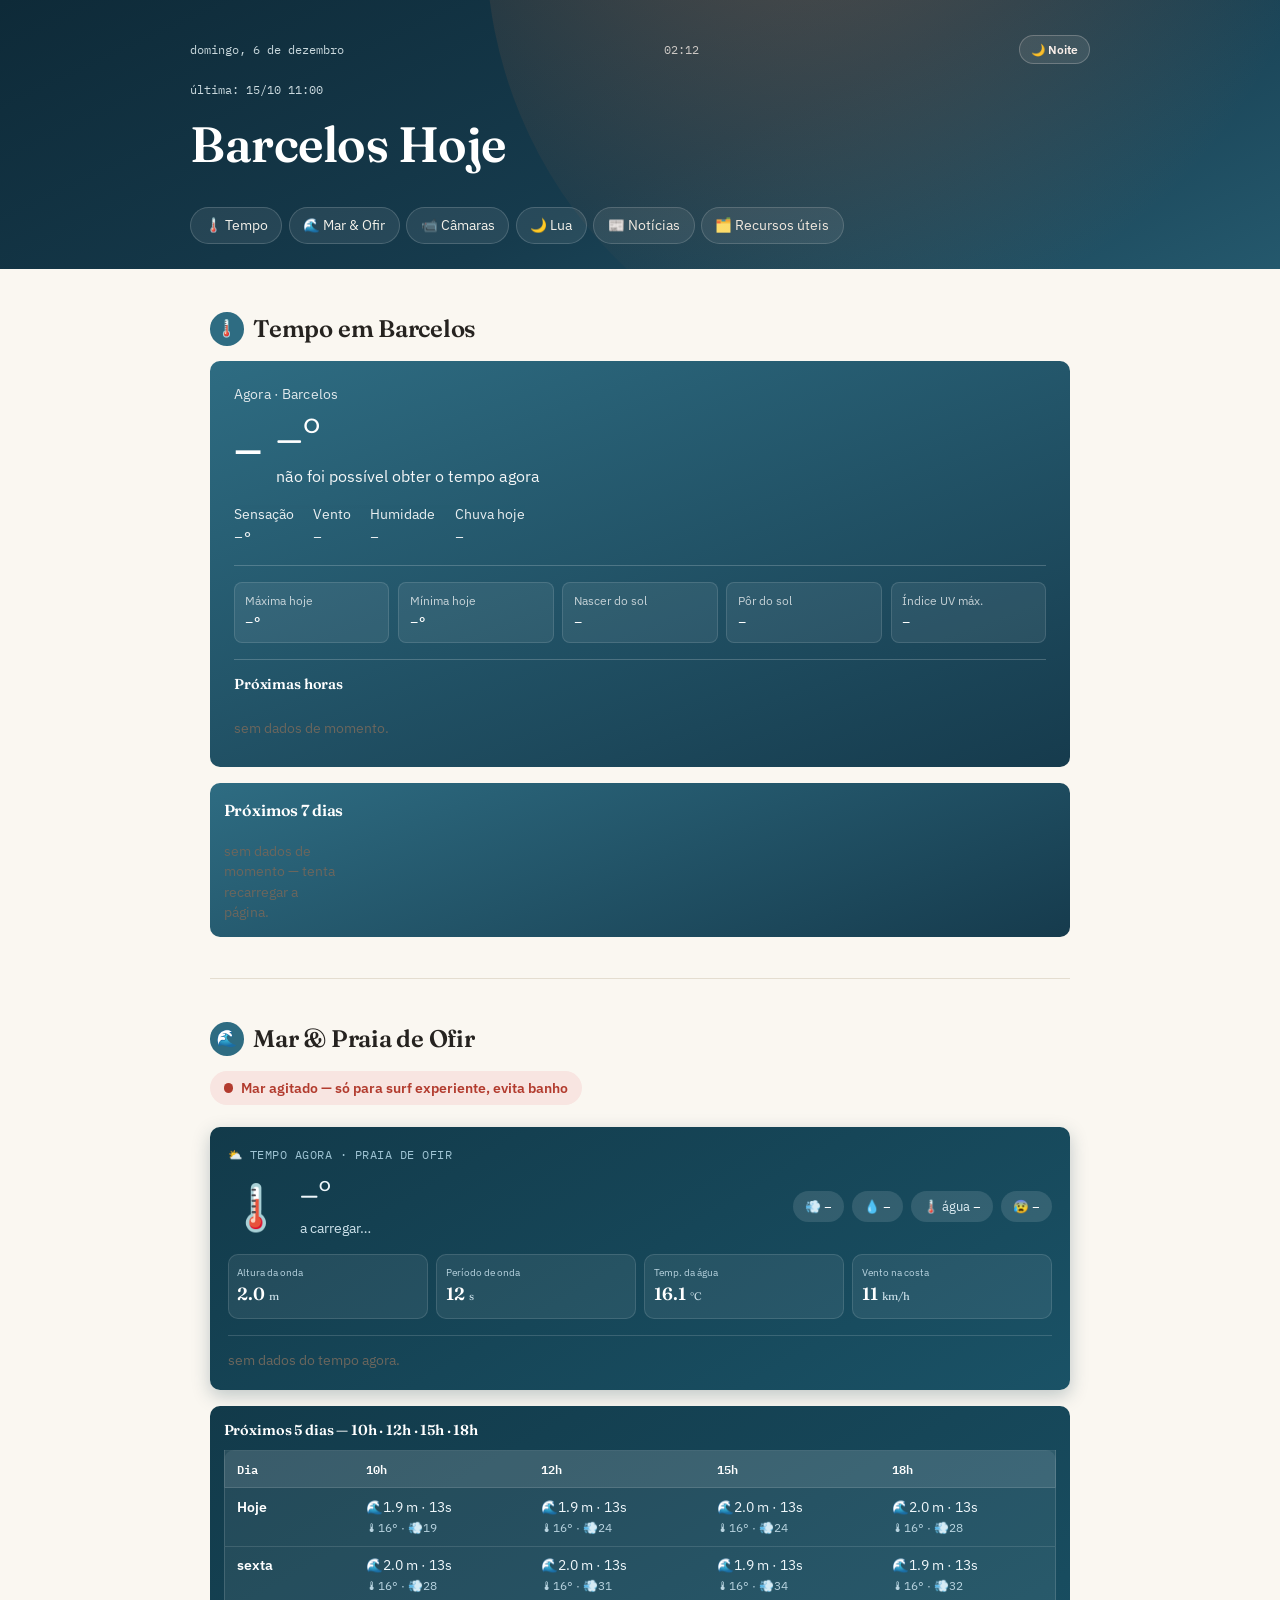
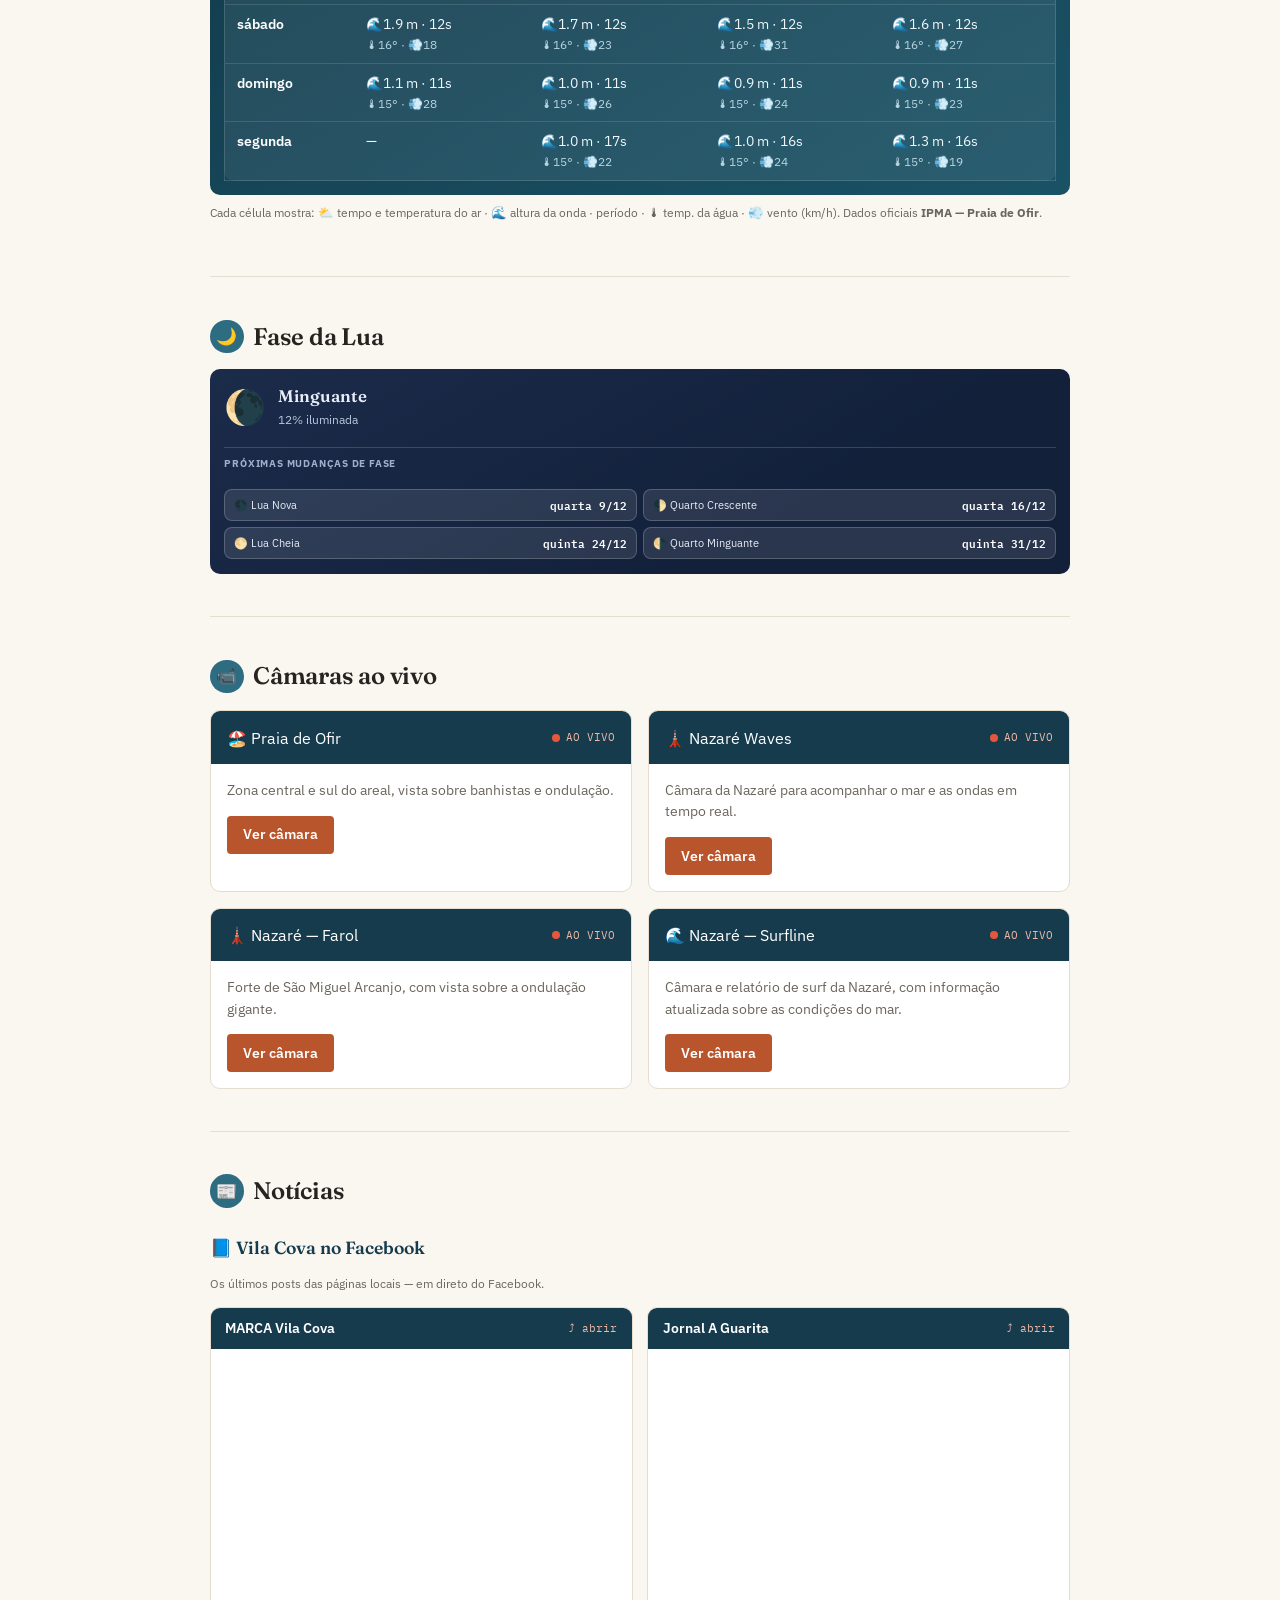
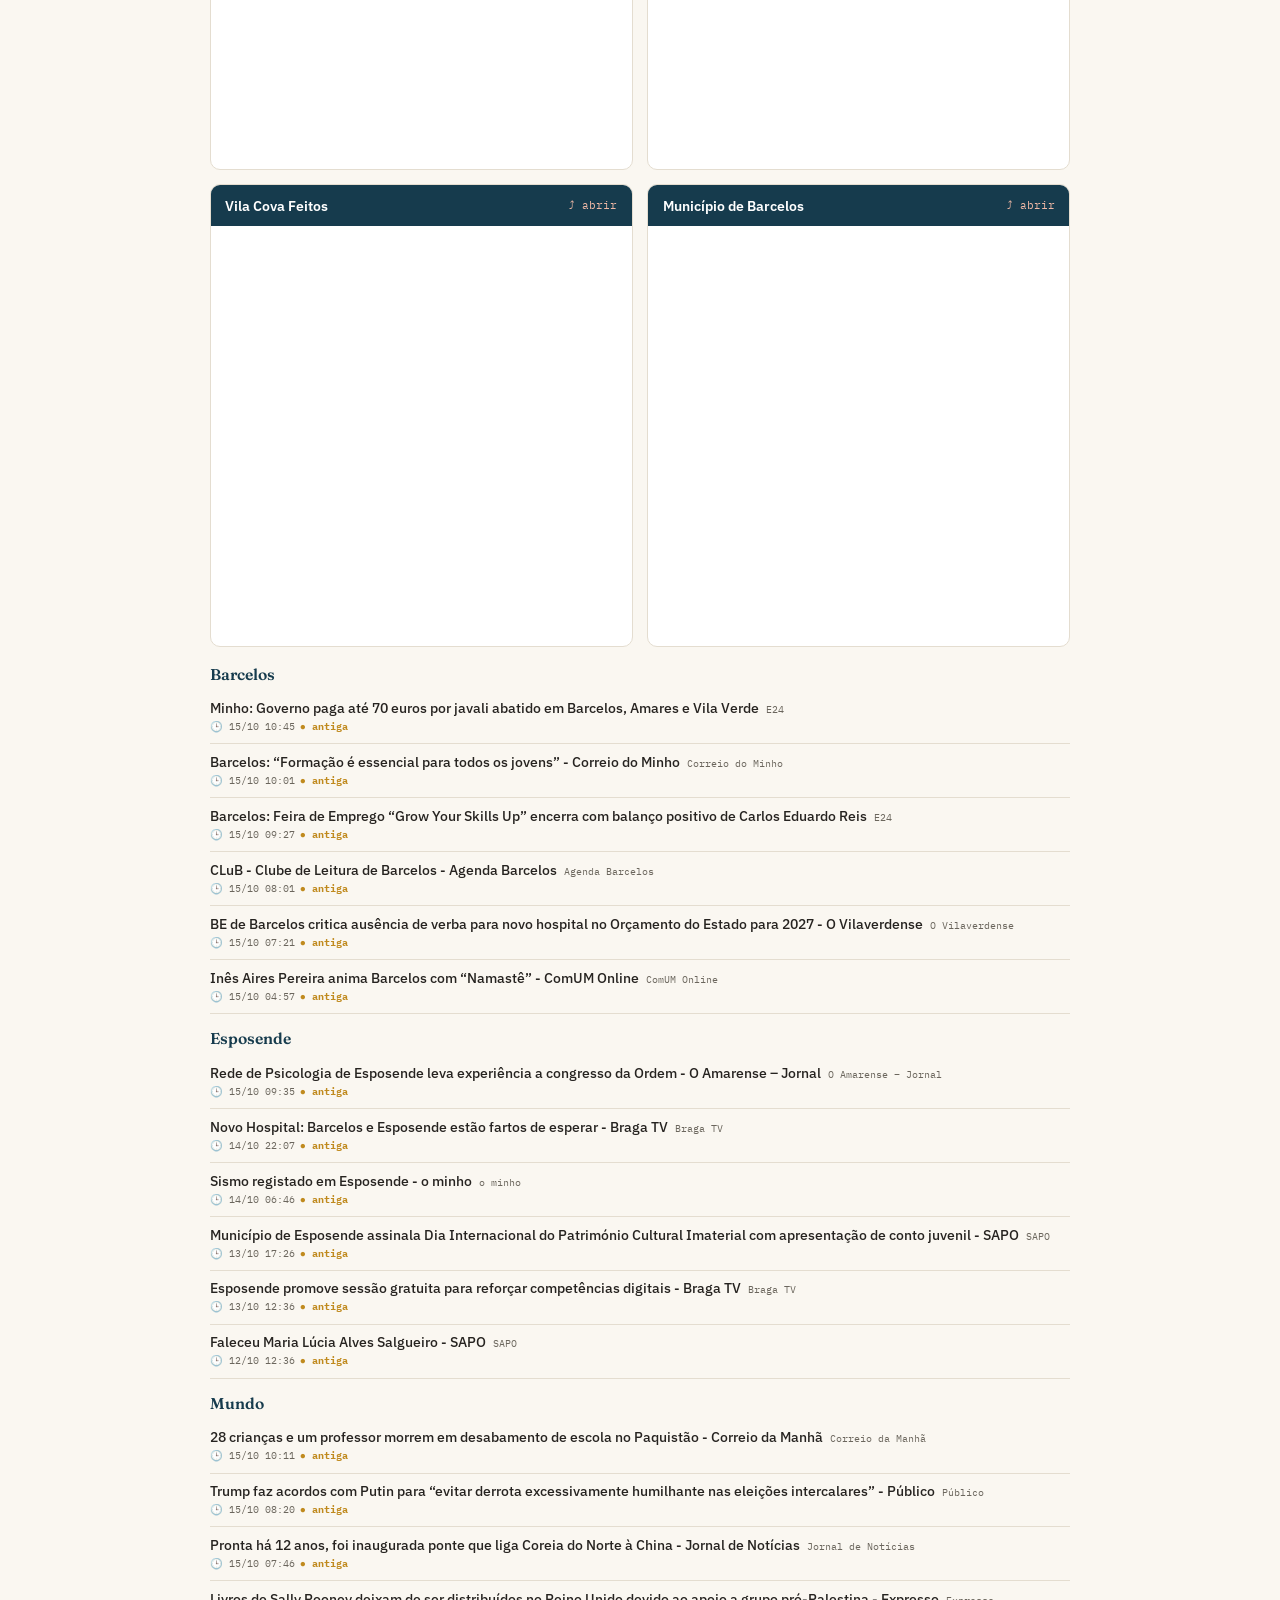
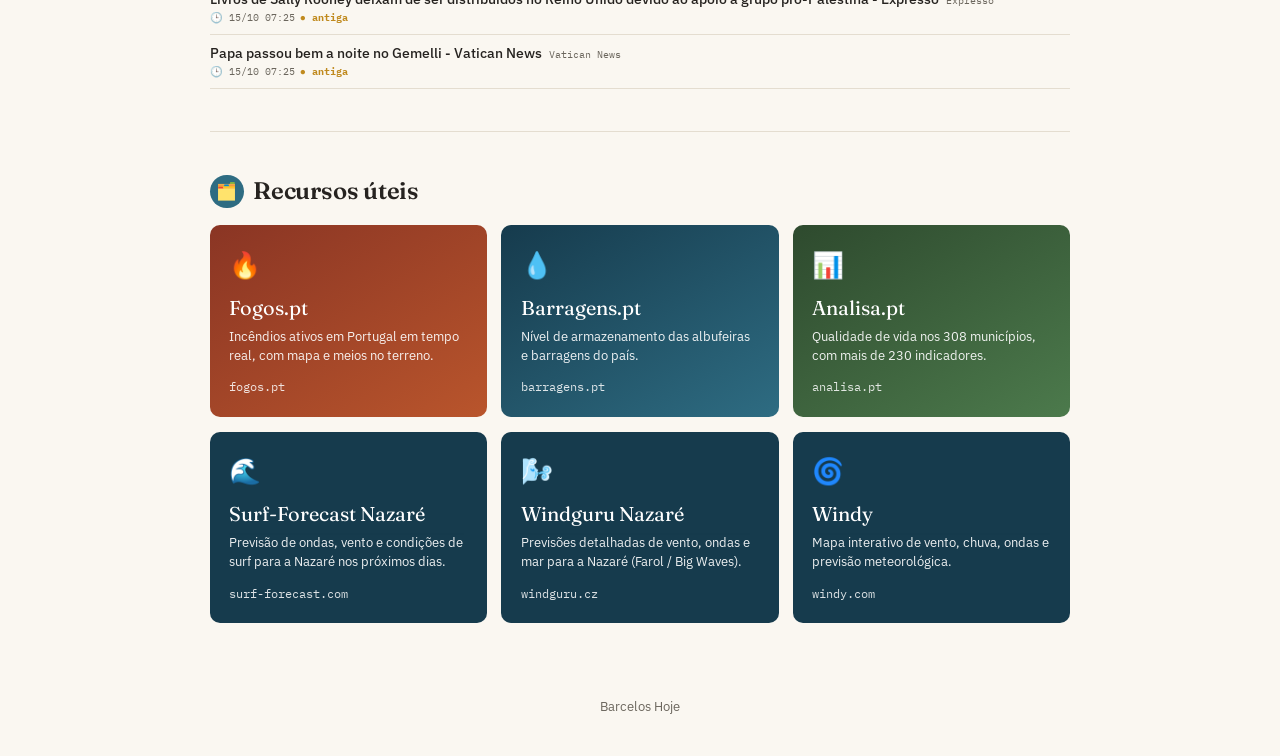
==== commit 143a94b3: "Compacta lua e recursos no telemovel" ====
--- a/index.html
+++ b/index.html
@@ -108,6 +108,8 @@
     h1.title{font-size:1.8rem;margin:0.28rem 0 0;}
     nav.tabs{margin-top:0.8rem;gap:0.28rem;}
     nav.tabs a{font-size:0.7rem;padding:0.3rem 0.56rem;}
+    #lua,#uteis{padding:1.7rem 0;}
+    #lua .eyebrow-row,#uteis .eyebrow-row{margin-bottom:0.6rem;}
   }
 
   main{max-width:900px;margin:0 auto;padding:0 1.25rem;}
@@ -255,13 +257,13 @@
   .moon-card{
     background:linear-gradient(150deg,#1b2b4a,#12203a 70%);
     color:#e8edf7;border-radius:var(--radius-m);
-    padding:1.3rem 1.2rem;margin-top:1rem;position:relative;overflow:hidden;
-    display:flex;align-items:center;gap:1.2rem;flex-wrap:wrap;
-  }
-  .moon-card .moon-icon{font-size:2.6rem;line-height:1;}
+    padding:0.95rem 0.9rem;margin-top:0.7rem;position:relative;overflow:hidden;
+    display:flex;align-items:center;gap:0.7rem;flex-wrap:wrap;
+  }
+  .moon-card .moon-icon{font-size:2.1rem;line-height:1;}
   .moon-card .moon-main{flex:1 1 180px;}
-  .moon-card .moon-name{font-family:'Fraunces',serif;font-size:1.25rem;font-weight:600;}
-  .moon-card .moon-illum{font-size:0.85rem;color:#b9c6dd;margin-top:0.15rem;}
+  .moon-card .moon-name{font-family:'Fraunces',serif;font-size:1.05rem;font-weight:600;}
+  .moon-card .moon-illum{font-size:0.75rem;color:#b9c6dd;margin-top:0.1rem;}
   .moon-week{display:grid;grid-template-columns:repeat(auto-fit,minmax(115px,1fr));gap:0.6rem;margin-top:0.8rem;}
   .moon-day{background:linear-gradient(150deg,#1b2b4a,#12203a 70%);color:#e8edf7;border-radius:var(--radius-m);padding:0.7rem 0.5rem;text-align:center;}
   .moon-day.hoje{outline:2px solid #5b8fc7;}
@@ -273,19 +275,22 @@
   .moon-phases .mp{background:rgba(255,255,255,0.08);border:1px solid rgba(255,255,255,0.15);border-radius:999px;padding:0.4rem 0.8rem;font-size:0.78rem;color:#e8edf7;display:inline-flex;align-items:center;gap:0.45rem;}
   .moon-phases .mp b{color:#fff;font-family:'IBM Plex Mono',monospace;font-weight:600;}
   .moon-changes-title{
-    flex:1 0 100%;width:100%;margin-top:0.9rem;padding-top:0.85rem;
-    border-top:1px solid rgba(255,255,255,0.16);font-size:0.7rem;font-weight:700;
+    flex:1 0 100%;width:100%;margin-top:0.45rem;padding-top:0.55rem;
+    border-top:1px solid rgba(255,255,255,0.16);font-size:0.62rem;font-weight:700;
     text-transform:uppercase;letter-spacing:0.08em;color:#9fb0cf;
   }
   .moon-card .moon-phases{
     flex:1 0 100%;width:100%;display:grid;grid-template-columns:repeat(2,minmax(0,1fr));
-    gap:0.55rem;margin-top:0.55rem;
+    gap:0.38rem;margin-top:0.38rem;
   }
   .moon-card .moon-phases .mp{
     justify-content:space-between;background:rgba(255,255,255,0.1);
-    border-color:rgba(255,255,255,0.2);border-radius:10px;padding:0.65rem 0.8rem;
-  }
-  @media (max-width:620px){.moon-card .moon-phases{grid-template-columns:1fr;}}
+    border-color:rgba(255,255,255,0.2);border-radius:8px;padding:0.42rem 0.55rem;font-size:0.68rem;
+  }
+  @media (max-width:620px){
+    .moon-card .moon-phases{grid-template-columns:repeat(2,minmax(0,1fr));}
+    .moon-card .moon-phases .mp{flex-direction:column;align-items:flex-start;gap:0.1rem;}
+  }
 
   /* ---------- Praia / mar ---------- */
   .flag{
@@ -436,7 +441,6 @@
 
   /* ---------- Recursos uteis ---------- */
   .top3-grid{display:grid;grid-template-columns:repeat(3,1fr);gap:0.9rem;margin-top:1rem;}
-  @media (max-width:700px){.top3-grid{grid-template-columns:1fr;}}
   .top3-card{
     background:var(--azul-fundo);color:#fff;border-radius:var(--radius-m);
     padding:1.3rem 1.2rem;text-decoration:none;position:relative;overflow:hidden;
@@ -455,6 +459,16 @@
     padding:0.9rem 1.1rem;font-size:0.85rem;
   }
   .emerg-bar strong{font-family:'IBM Plex Mono',monospace;color:var(--vermelho-aviso);}
+  @media (max-width:700px){
+    .top3-grid{grid-template-columns:repeat(2,minmax(0,1fr));gap:0.55rem;margin-top:0.7rem;}
+    .top3-card{padding:0.8rem 0.7rem;}
+    .top3-card:nth-child(3){grid-column:1 / -1;}
+    .top3-card .ic{font-size:1.25rem;}
+    .top3-card .name{font-size:1rem;margin:0.28rem 0 0.15rem;}
+    .top3-card .desc{font-size:0.7rem;line-height:1.35;display:-webkit-box;-webkit-line-clamp:2;-webkit-box-orient:vertical;overflow:hidden;}
+    .top3-card .go{font-size:0.65rem;margin-top:0.45rem;}
+    .emerg-bar{gap:0.55rem;margin-top:0.8rem;padding:0.65rem 0.7rem;font-size:0.72rem;}
+  }
 
   footer{
     text-align:center;padding:2rem 1.25rem 2.5rem;
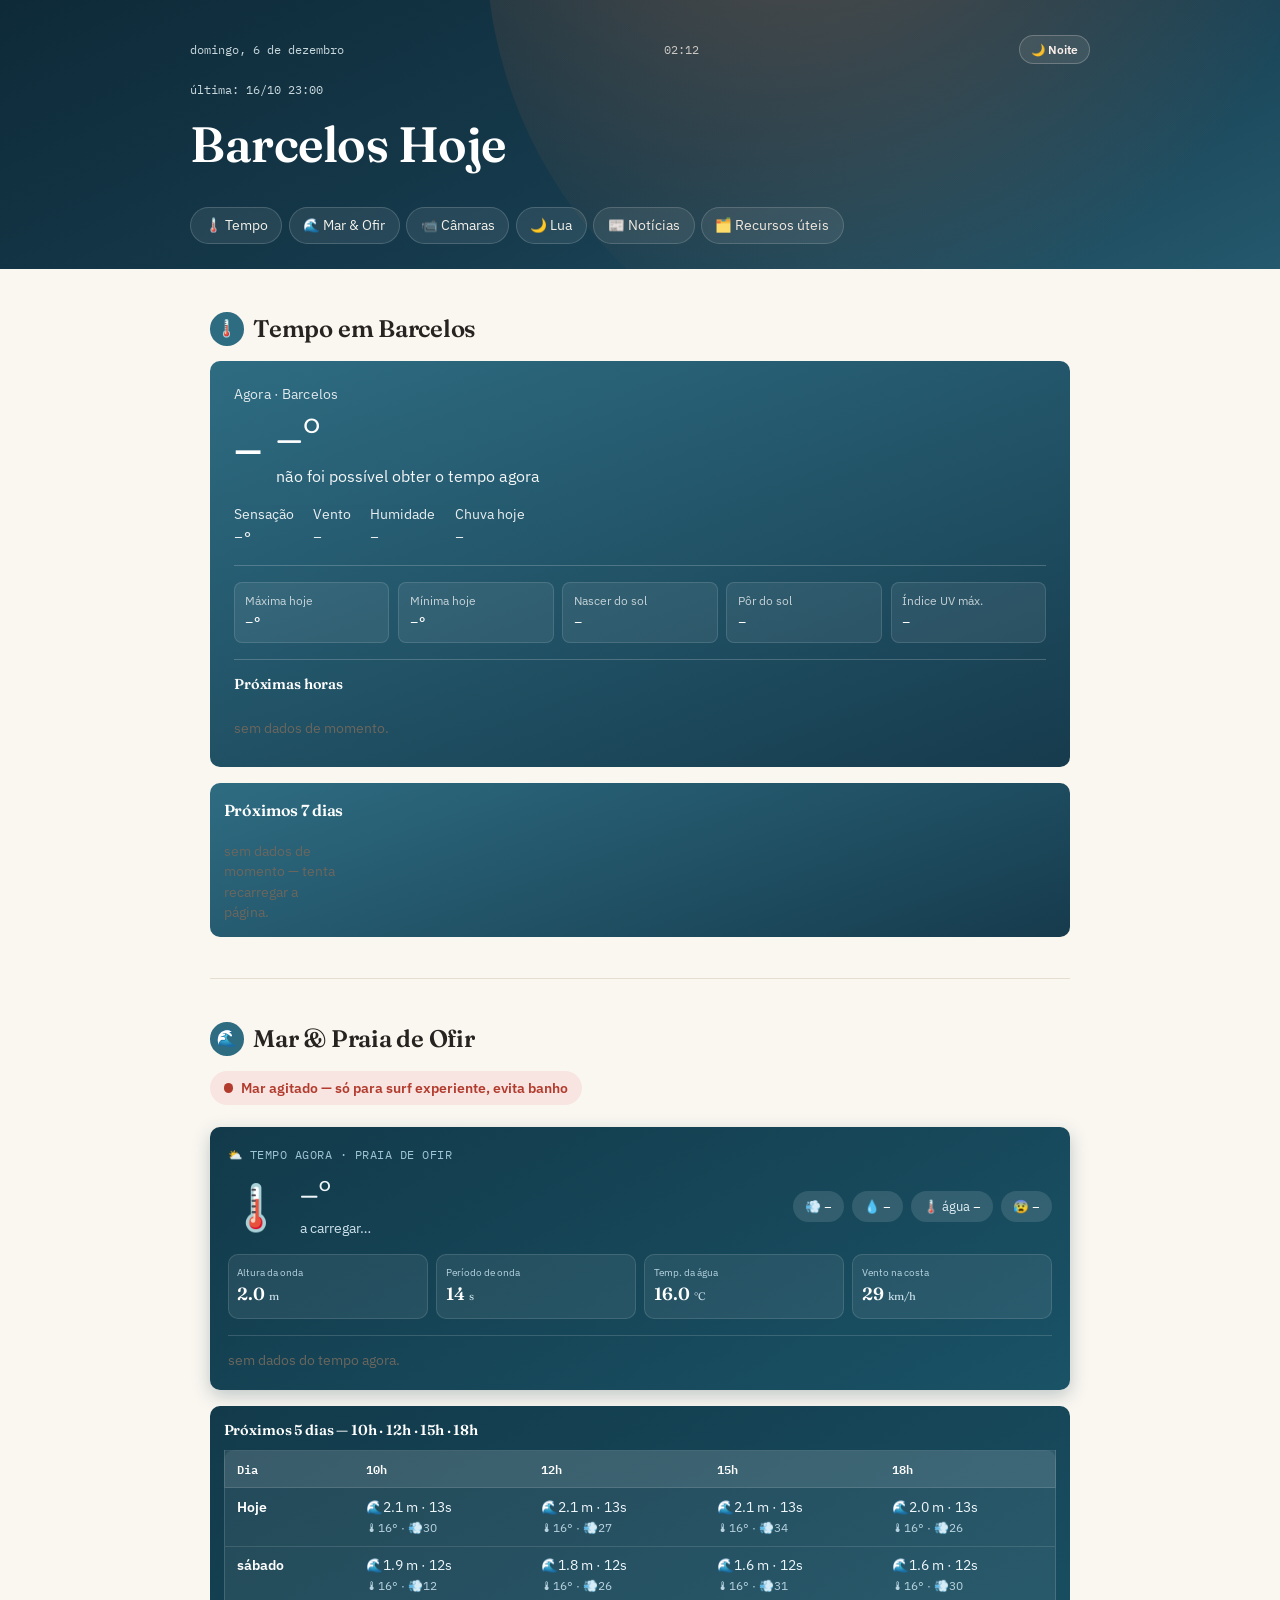
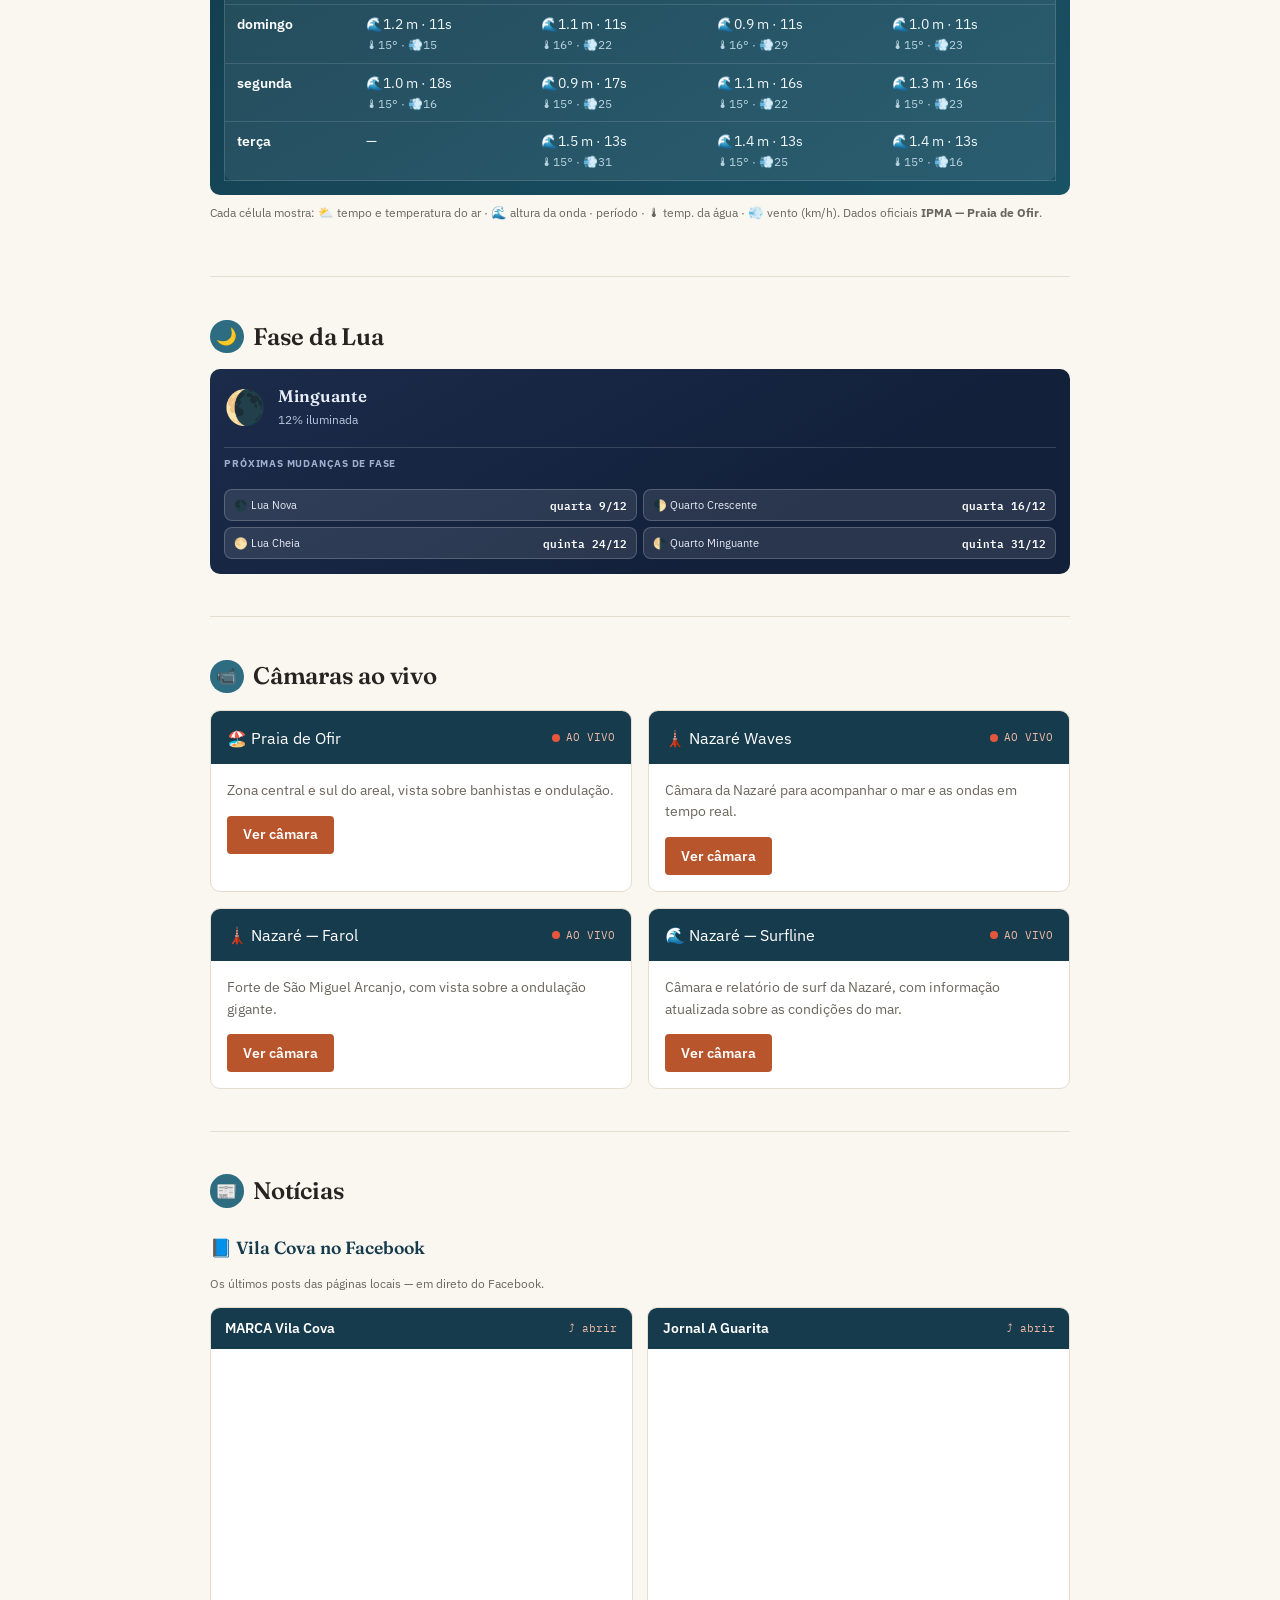
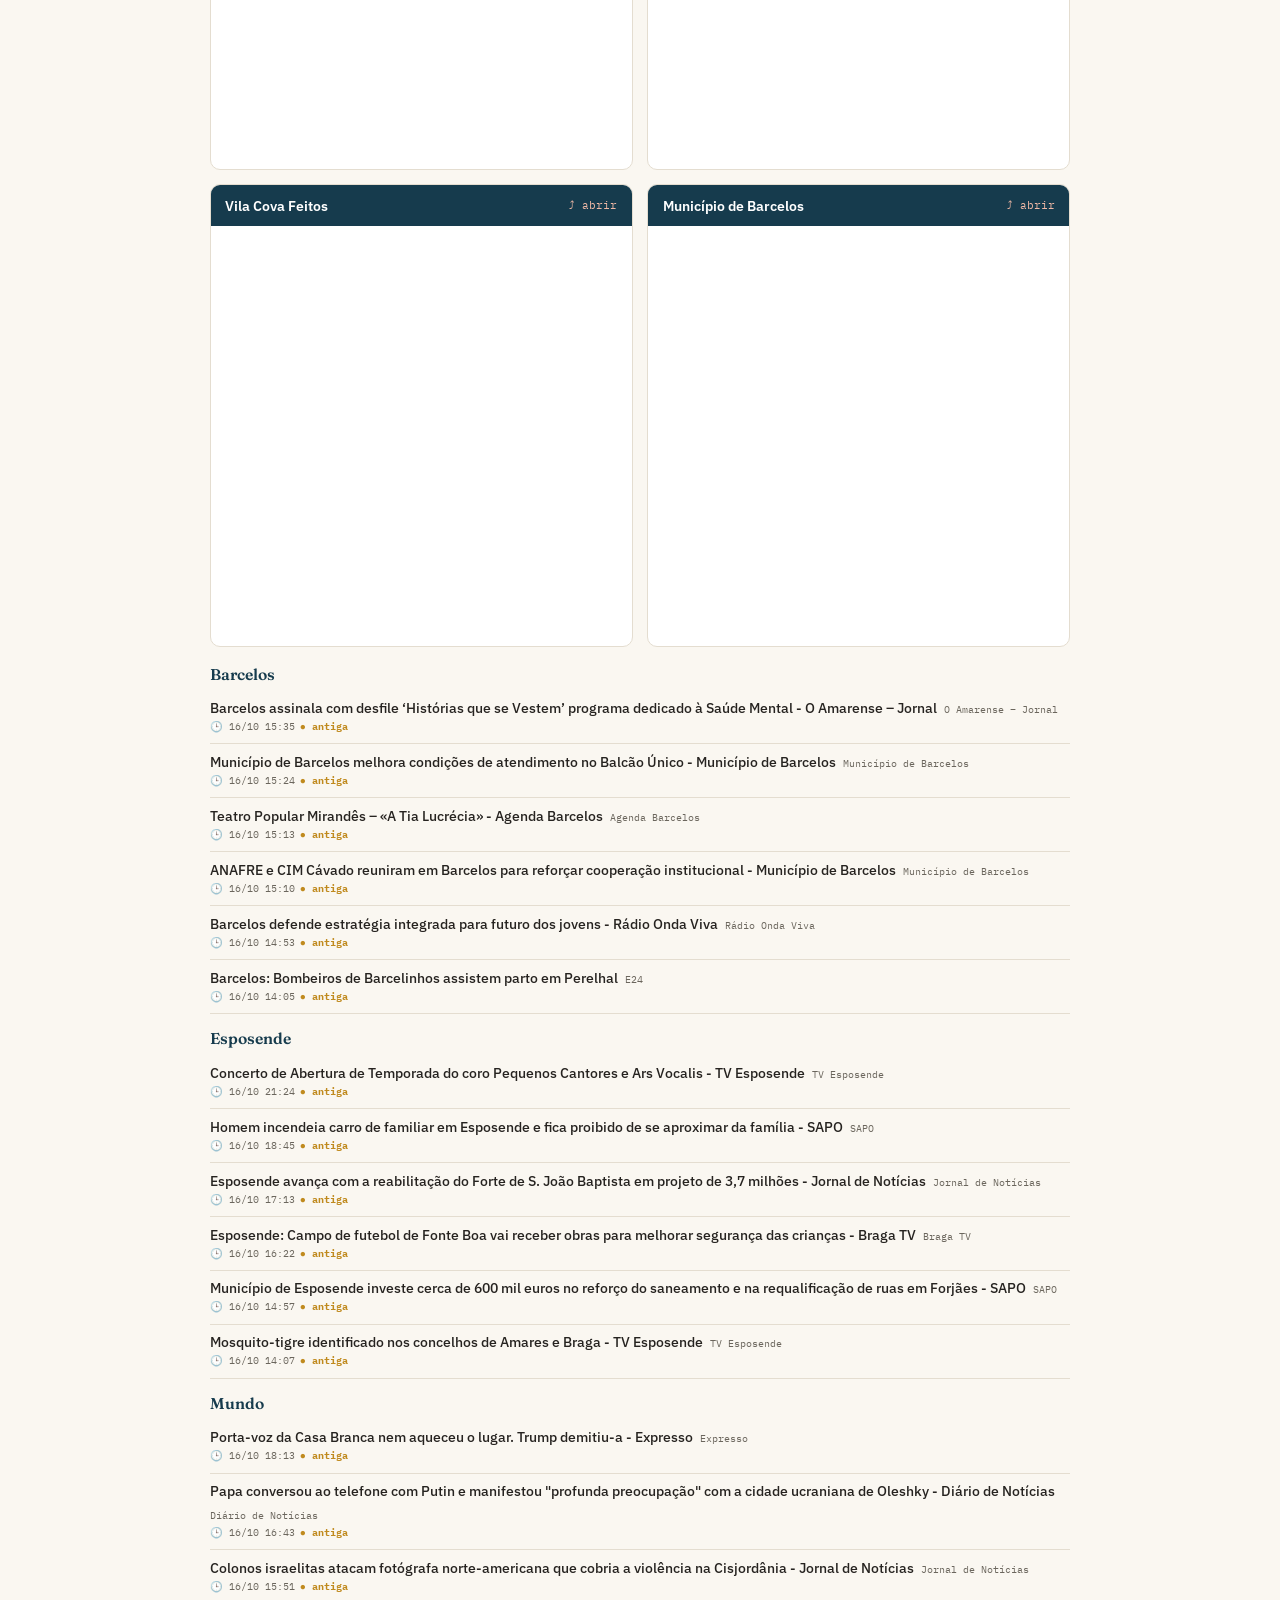
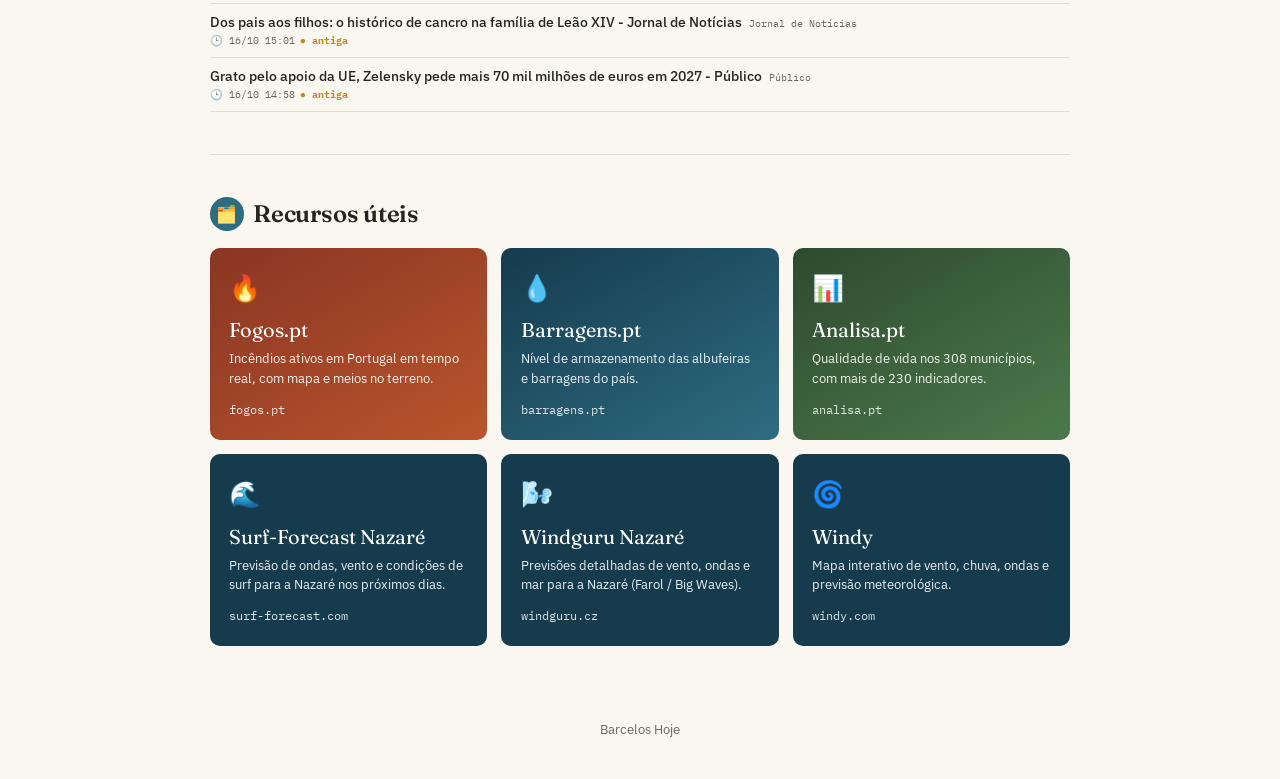
==== commit 55bd65e4: "Corrige carregamento dos plugins do Facebook" ====
--- a/index.html
+++ b/index.html
@@ -461,12 +461,12 @@
   .emerg-bar strong{font-family:'IBM Plex Mono',monospace;color:var(--vermelho-aviso);}
   @media (max-width:700px){
     .top3-grid{grid-template-columns:repeat(2,minmax(0,1fr));gap:0.55rem;margin-top:0.7rem;}
-    .top3-card{padding:0.8rem 0.7rem;}
-    .top3-card:nth-child(3){grid-column:1 / -1;}
-    .top3-card .ic{font-size:1.25rem;}
-    .top3-card .name{font-size:1rem;margin:0.28rem 0 0.15rem;}
-    .top3-card .desc{font-size:0.7rem;line-height:1.35;display:-webkit-box;-webkit-line-clamp:2;-webkit-box-orient:vertical;overflow:hidden;}
-    .top3-card .go{font-size:0.65rem;margin-top:0.45rem;}
+    .top3-card{padding:0.65rem 0.58rem;}
+    .top3-card:nth-child(3){grid-column:auto;}
+    .top3-card .ic{font-size:1.1rem;}
+    .top3-card .name{font-size:0.92rem;margin:0.2rem 0 0.1rem;line-height:1.2;}
+    .top3-card .desc{font-size:0.66rem;line-height:1.3;display:-webkit-box;-webkit-line-clamp:1;-webkit-box-orient:vertical;overflow:hidden;}
+    .top3-card .go{font-size:0.6rem;margin-top:0.32rem;}
     .emerg-bar{gap:0.55rem;margin-top:0.8rem;padding:0.65rem 0.7rem;font-size:0.72rem;}
   }
 
@@ -718,7 +718,7 @@
     <div class="fb-grid">
       <div class="fb-card">
         <div class="fb-head"><a href="https://www.facebook.com/MARCAVilaCova/" target="_blank" rel="noopener">MARCA Vila Cova</a><span class="ext">⤴ abrir</span></div>
-        <iframe src="https://www.facebook.com/plugins/page.php?href=https%3A%2F%2Fwww.facebook.com%2FMARCAVilaCova%2F&amp;tabs=timeline&amp;width=340&amp;height=420&amp;small_header=true&amp;adapt_container_width=true&amp;hide_cover=false&amp;show_facepile=false" width="340" height="420" scrolling="no" frameborder="0" allowfullscreen="true" allow="autoplay; clipboard-write; encrypted-media; picture-in-picture; web-share" loading="lazy"></iframe>
+        <iframe src="https://www.facebook.com/plugins/page.php?href=https%3A%2F%2Fwww.facebook.com%2FMARCAVilaCova%2F&amp;show_posts=true&amp;width=340&amp;height=420&amp;small_header=true&amp;adapt_container_width=true&amp;hide_cover=false&amp;show_facepile=false" width="340" height="420" scrolling="no" frameborder="0" allowfullscreen="true" allow="autoplay; clipboard-write; encrypted-media; picture-in-picture; web-share" loading="lazy"></iframe>
       </div>
       <div class="fb-card">
         <div class="fb-head"><a href="https://www.facebook.com/p/Jornal-A-Guarita-Vila-Cova-100064472090701/" target="_blank" rel="noopener">Jornal A Guarita</a><span class="ext">⤴ abrir</span></div>
@@ -726,11 +726,11 @@
       </div>
       <div class="fb-card">
         <div class="fb-head"><a href="https://www.facebook.com/vilacovafeitos/" target="_blank" rel="noopener">Vila Cova Feitos</a><span class="ext">⤴ abrir</span></div>
-        <iframe src="https://www.facebook.com/plugins/page.php?href=https%3A%2F%2Fwww.facebook.com%2Fvilacovafeitos%2F&amp;tabs=timeline&amp;width=340&amp;height=420&amp;small_header=true&amp;adapt_container_width=true&amp;hide_cover=false&amp;show_facepile=false" width="340" height="420" scrolling="no" frameborder="0" allowfullscreen="true" allow="autoplay; clipboard-write; encrypted-media; picture-in-picture; web-share" loading="lazy"></iframe>
+        <iframe src="https://www.facebook.com/plugins/page.php?href=https%3A%2F%2Fwww.facebook.com%2Fvilacovafeitos%2F&amp;show_posts=true&amp;width=340&amp;height=420&amp;small_header=true&amp;adapt_container_width=true&amp;hide_cover=false&amp;show_facepile=false" width="340" height="420" scrolling="no" frameborder="0" allowfullscreen="true" allow="autoplay; clipboard-write; encrypted-media; picture-in-picture; web-share" loading="lazy"></iframe>
       </div>
       <div class="fb-card">
         <div class="fb-head"><a href="https://www.facebook.com/MunicipioBarcelos/?locale=pt_PT" target="_blank" rel="noopener">Município de Barcelos</a><span class="ext">⤴ abrir</span></div>
-        <iframe src="https://www.facebook.com/plugins/page.php?href=https%3A%2F%2Fwww.facebook.com%2FMunicipioBarcelos%2F&amp;locale=pt_PT&amp;tabs=timeline&amp;width=340&amp;height=420&amp;small_header=true&amp;adapt_container_width=true&amp;hide_cover=false&amp;show_facepile=false" width="340" height="420" scrolling="no" frameborder="0" allowfullscreen="true" allow="autoplay; clipboard-write; encrypted-media; picture-in-picture; web-share" loading="lazy"></iframe>
+        <iframe src="https://www.facebook.com/plugins/page.php?href=https%3A%2F%2Fwww.facebook.com%2FMunicipioBarcelos%2F&amp;locale=pt_PT&amp;show_posts=true&amp;width=340&amp;height=420&amp;small_header=true&amp;adapt_container_width=true&amp;hide_cover=false&amp;show_facepile=false" width="340" height="420" scrolling="no" frameborder="0" allowfullscreen="true" allow="autoplay; clipboard-write; encrypted-media; picture-in-picture; web-share" loading="lazy"></iframe>
       </div>
     </div>
 
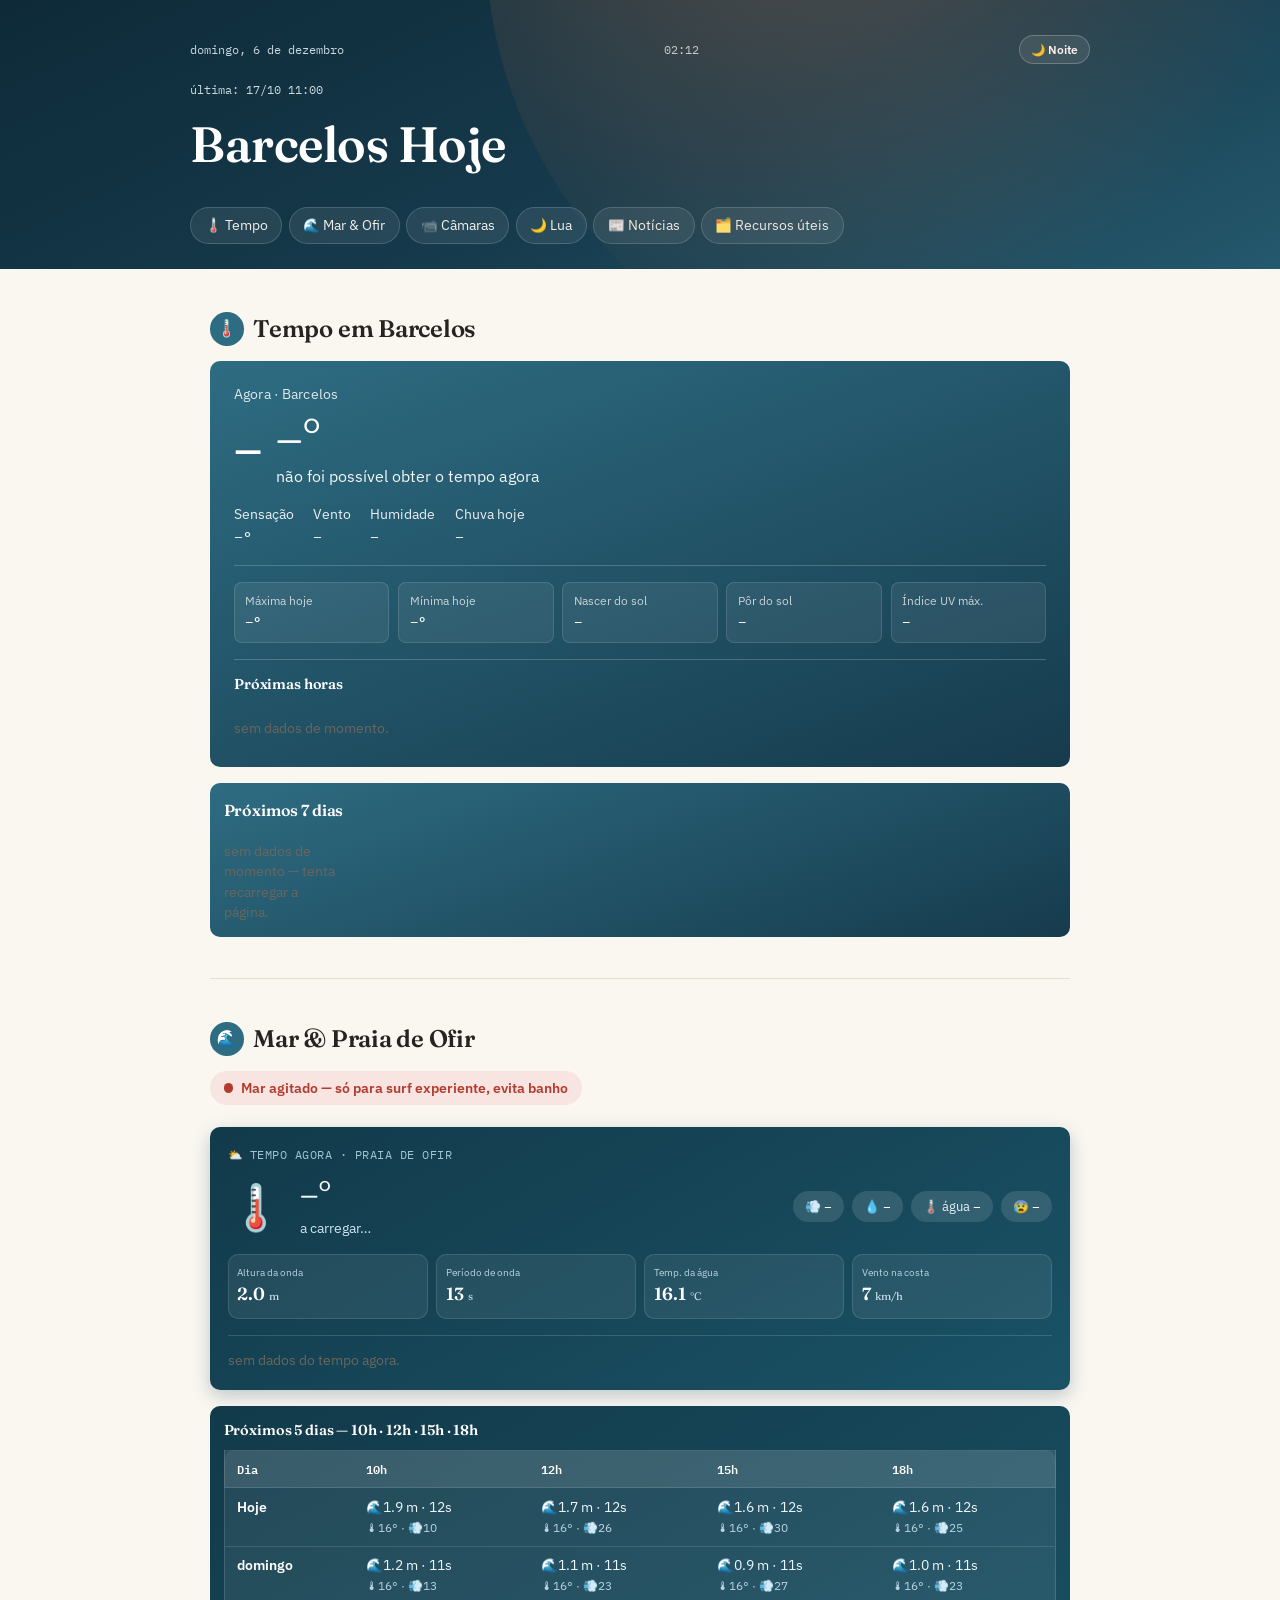
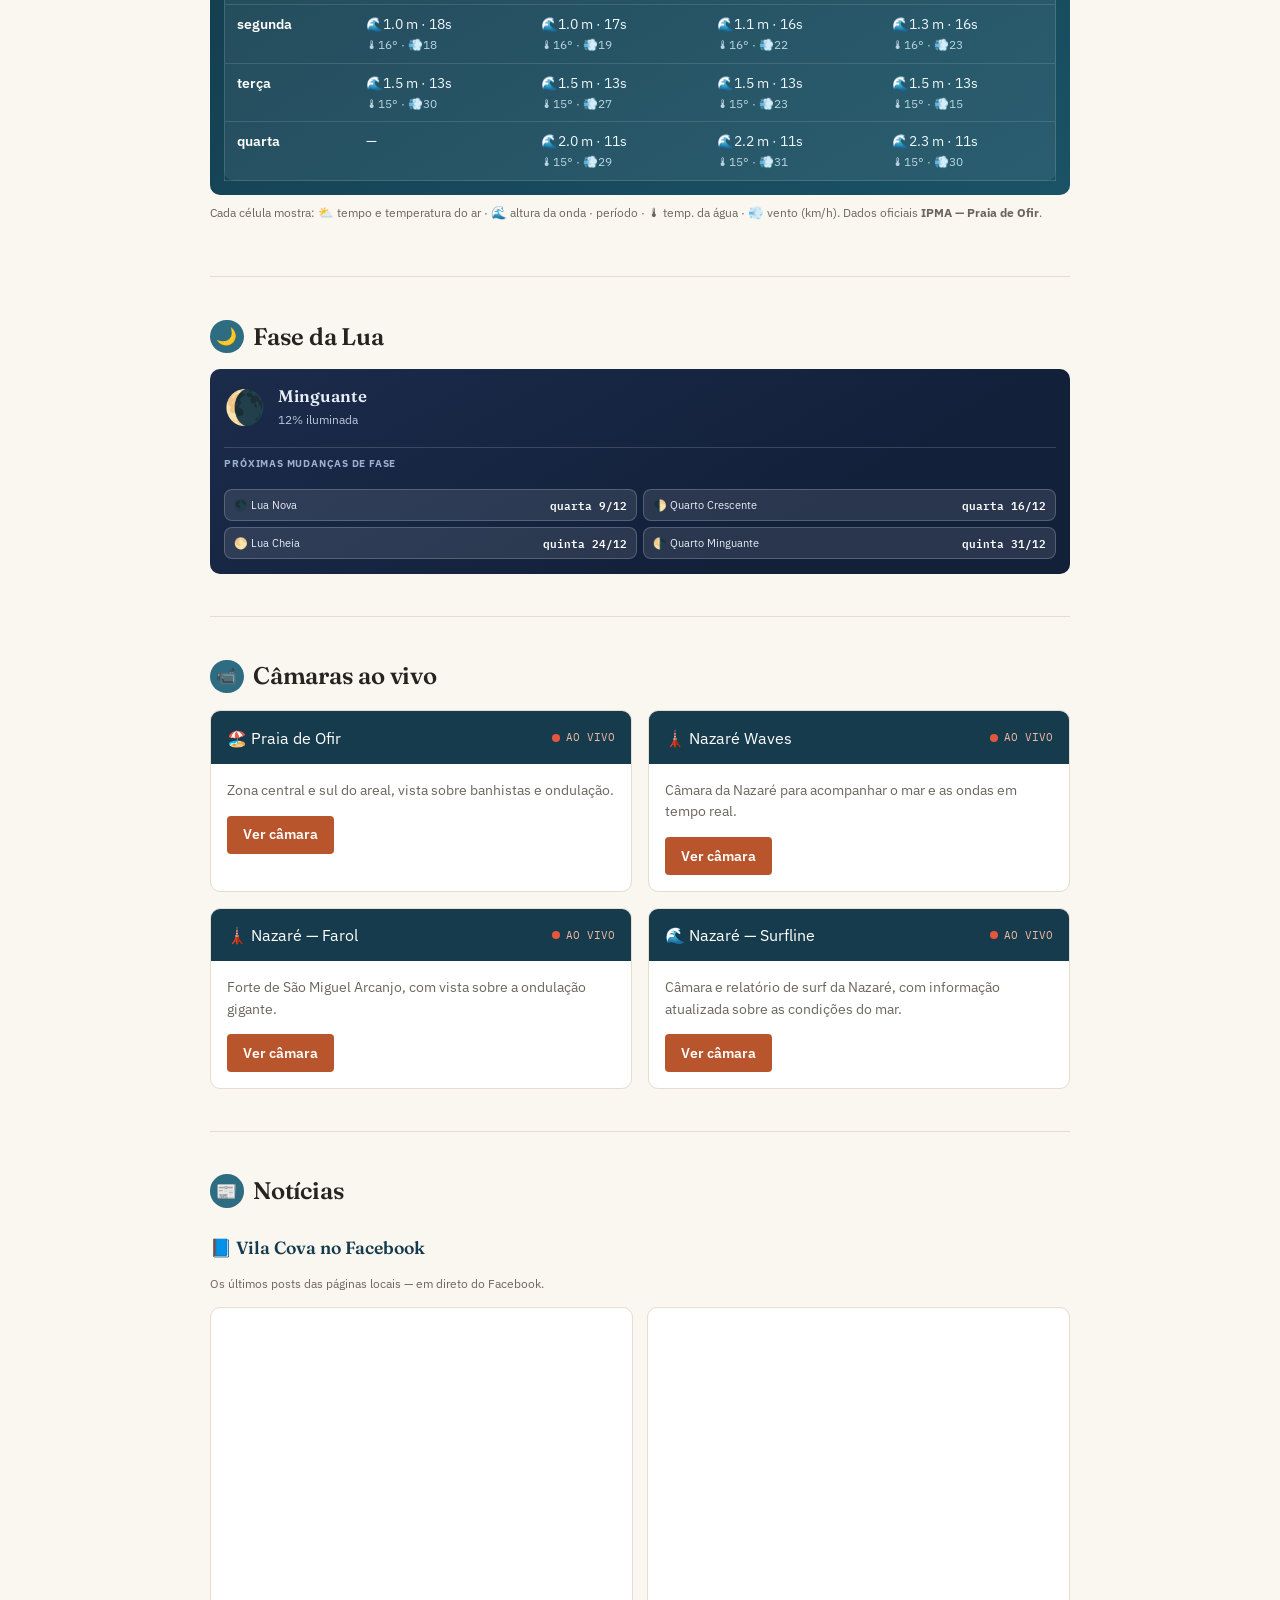
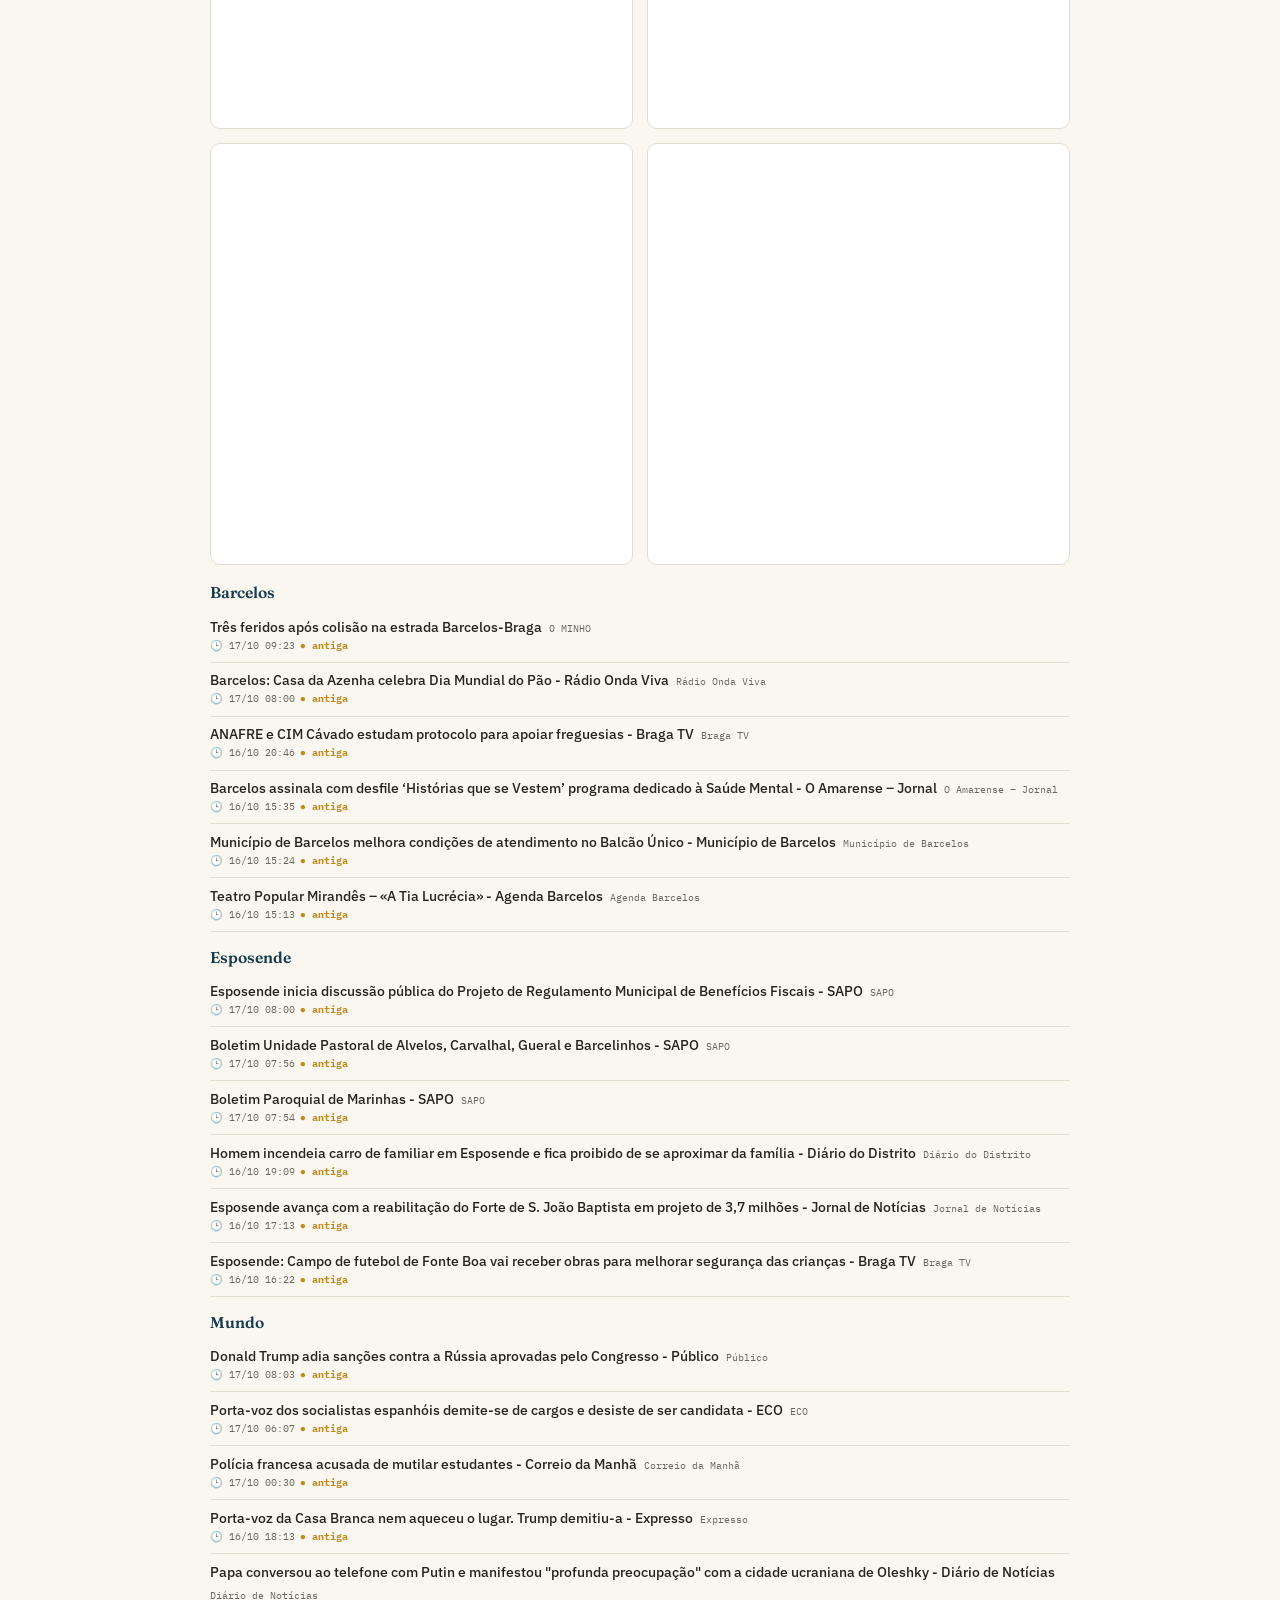
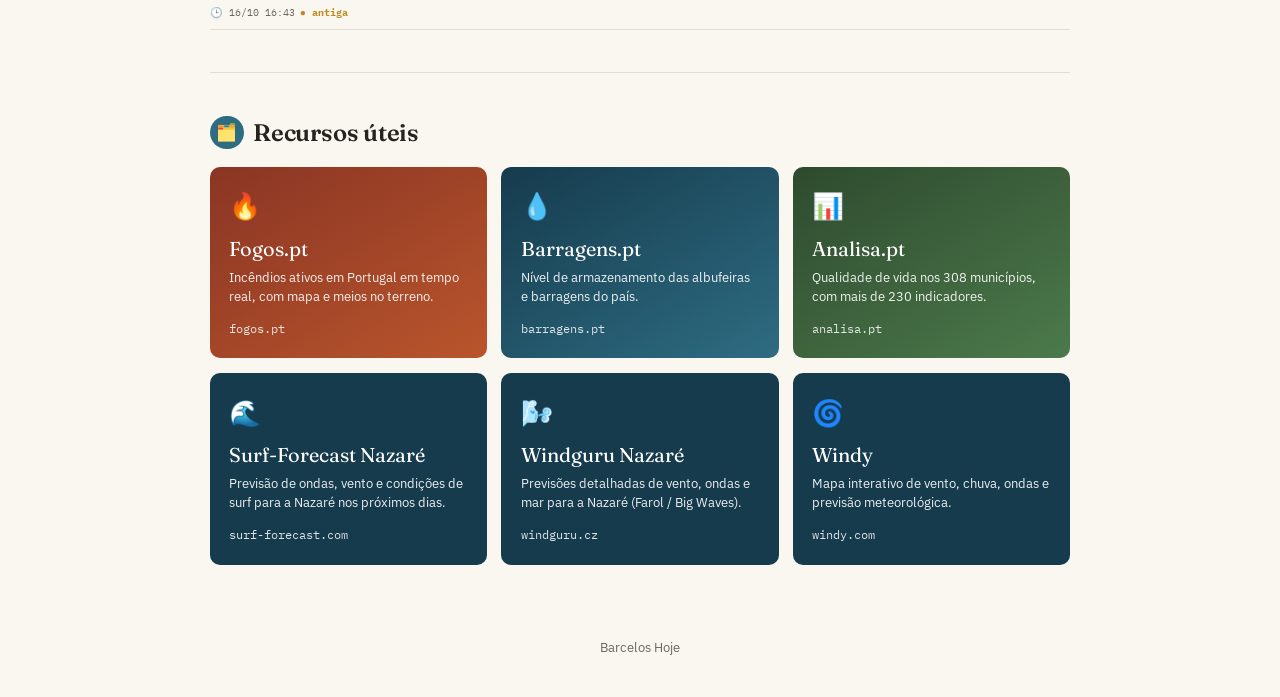
==== commit bb5dc2da: "Remove cabeçalhos duplicados dos feeds Facebook" ====
--- a/index.html
+++ b/index.html
@@ -433,10 +433,6 @@
   .fb-sub{font-size:0.78rem;color:var(--tinta-suave);margin-bottom:0.9rem;}
   .fb-grid{display:grid;grid-template-columns:repeat(auto-fit,minmax(300px,1fr));gap:0.9rem;}
   .fb-card{background:#fff;border:1px solid var(--papel-linha);border-radius:var(--radius-m);overflow:hidden;}
-  .fb-card .fb-head{background:var(--azul-fundo);padding:0.6rem 0.9rem;display:flex;justify-content:space-between;align-items:center;}
-  .fb-card .fb-head a{color:#fff;font-weight:600;text-decoration:none;font-size:0.9rem;}
-  .fb-card .fb-head a:hover{text-decoration:underline;}
-  .fb-card .fb-head .ext{color:#F0B9A6;font-size:0.7rem;font-family:'IBM Plex Mono',monospace;}
   .fb-card iframe{display:block;width:100%;border:none;overflow:hidden;}
 
   /* ---------- Recursos uteis ---------- */
@@ -717,19 +713,15 @@
     <p class="fb-sub">Os últimos posts das páginas locais — em direto do Facebook.</p>
     <div class="fb-grid">
       <div class="fb-card">
-        <div class="fb-head"><a href="https://www.facebook.com/MARCAVilaCova/" target="_blank" rel="noopener">MARCA Vila Cova</a><span class="ext">⤴ abrir</span></div>
         <iframe src="https://www.facebook.com/plugins/page.php?href=https%3A%2F%2Fwww.facebook.com%2FMARCAVilaCova%2F&amp;show_posts=true&amp;width=340&amp;height=420&amp;small_header=true&amp;adapt_container_width=true&amp;hide_cover=false&amp;show_facepile=false" width="340" height="420" scrolling="no" frameborder="0" allowfullscreen="true" allow="autoplay; clipboard-write; encrypted-media; picture-in-picture; web-share" loading="lazy"></iframe>
       </div>
       <div class="fb-card">
-        <div class="fb-head"><a href="https://www.facebook.com/p/Jornal-A-Guarita-Vila-Cova-100064472090701/" target="_blank" rel="noopener">Jornal A Guarita</a><span class="ext">⤴ abrir</span></div>
         <iframe src="https://www.facebook.com/plugins/page.php?href=https%3A%2F%2Fwww.facebook.com%2F100064472090701%2F&amp;tabs=timeline&amp;width=340&amp;height=420&amp;small_header=true&amp;adapt_container_width=true&amp;hide_cover=false&amp;show_facepile=false" width="340" height="420" scrolling="no" frameborder="0" allowfullscreen="true" allow="autoplay; clipboard-write; encrypted-media; picture-in-picture; web-share" loading="lazy"></iframe>
       </div>
       <div class="fb-card">
-        <div class="fb-head"><a href="https://www.facebook.com/vilacovafeitos/" target="_blank" rel="noopener">Vila Cova Feitos</a><span class="ext">⤴ abrir</span></div>
         <iframe src="https://www.facebook.com/plugins/page.php?href=https%3A%2F%2Fwww.facebook.com%2Fvilacovafeitos%2F&amp;show_posts=true&amp;width=340&amp;height=420&amp;small_header=true&amp;adapt_container_width=true&amp;hide_cover=false&amp;show_facepile=false" width="340" height="420" scrolling="no" frameborder="0" allowfullscreen="true" allow="autoplay; clipboard-write; encrypted-media; picture-in-picture; web-share" loading="lazy"></iframe>
       </div>
       <div class="fb-card">
-        <div class="fb-head"><a href="https://www.facebook.com/MunicipioBarcelos/?locale=pt_PT" target="_blank" rel="noopener">Município de Barcelos</a><span class="ext">⤴ abrir</span></div>
         <iframe src="https://www.facebook.com/plugins/page.php?href=https%3A%2F%2Fwww.facebook.com%2FMunicipioBarcelos%2F&amp;locale=pt_PT&amp;show_posts=true&amp;width=340&amp;height=420&amp;small_header=true&amp;adapt_container_width=true&amp;hide_cover=false&amp;show_facepile=false" width="340" height="420" scrolling="no" frameborder="0" allowfullscreen="true" allow="autoplay; clipboard-write; encrypted-media; picture-in-picture; web-share" loading="lazy"></iframe>
       </div>
     </div>
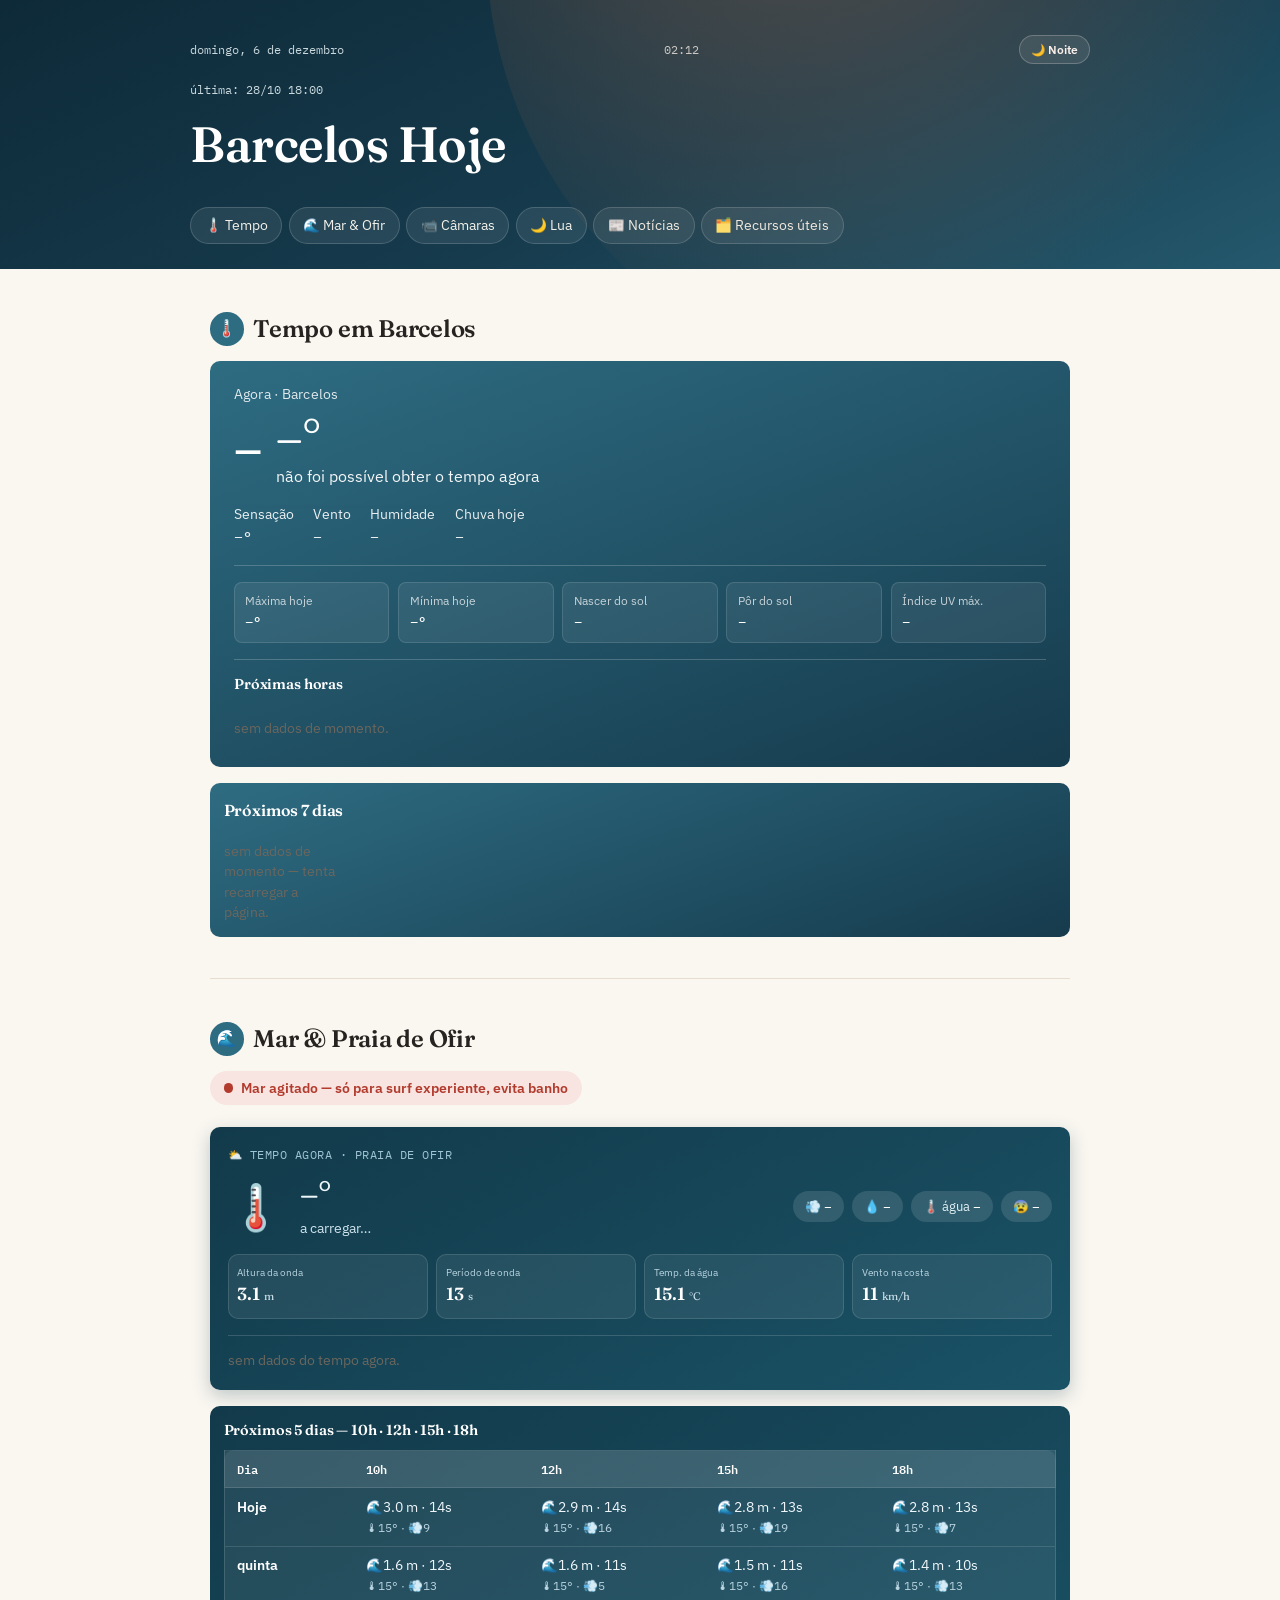
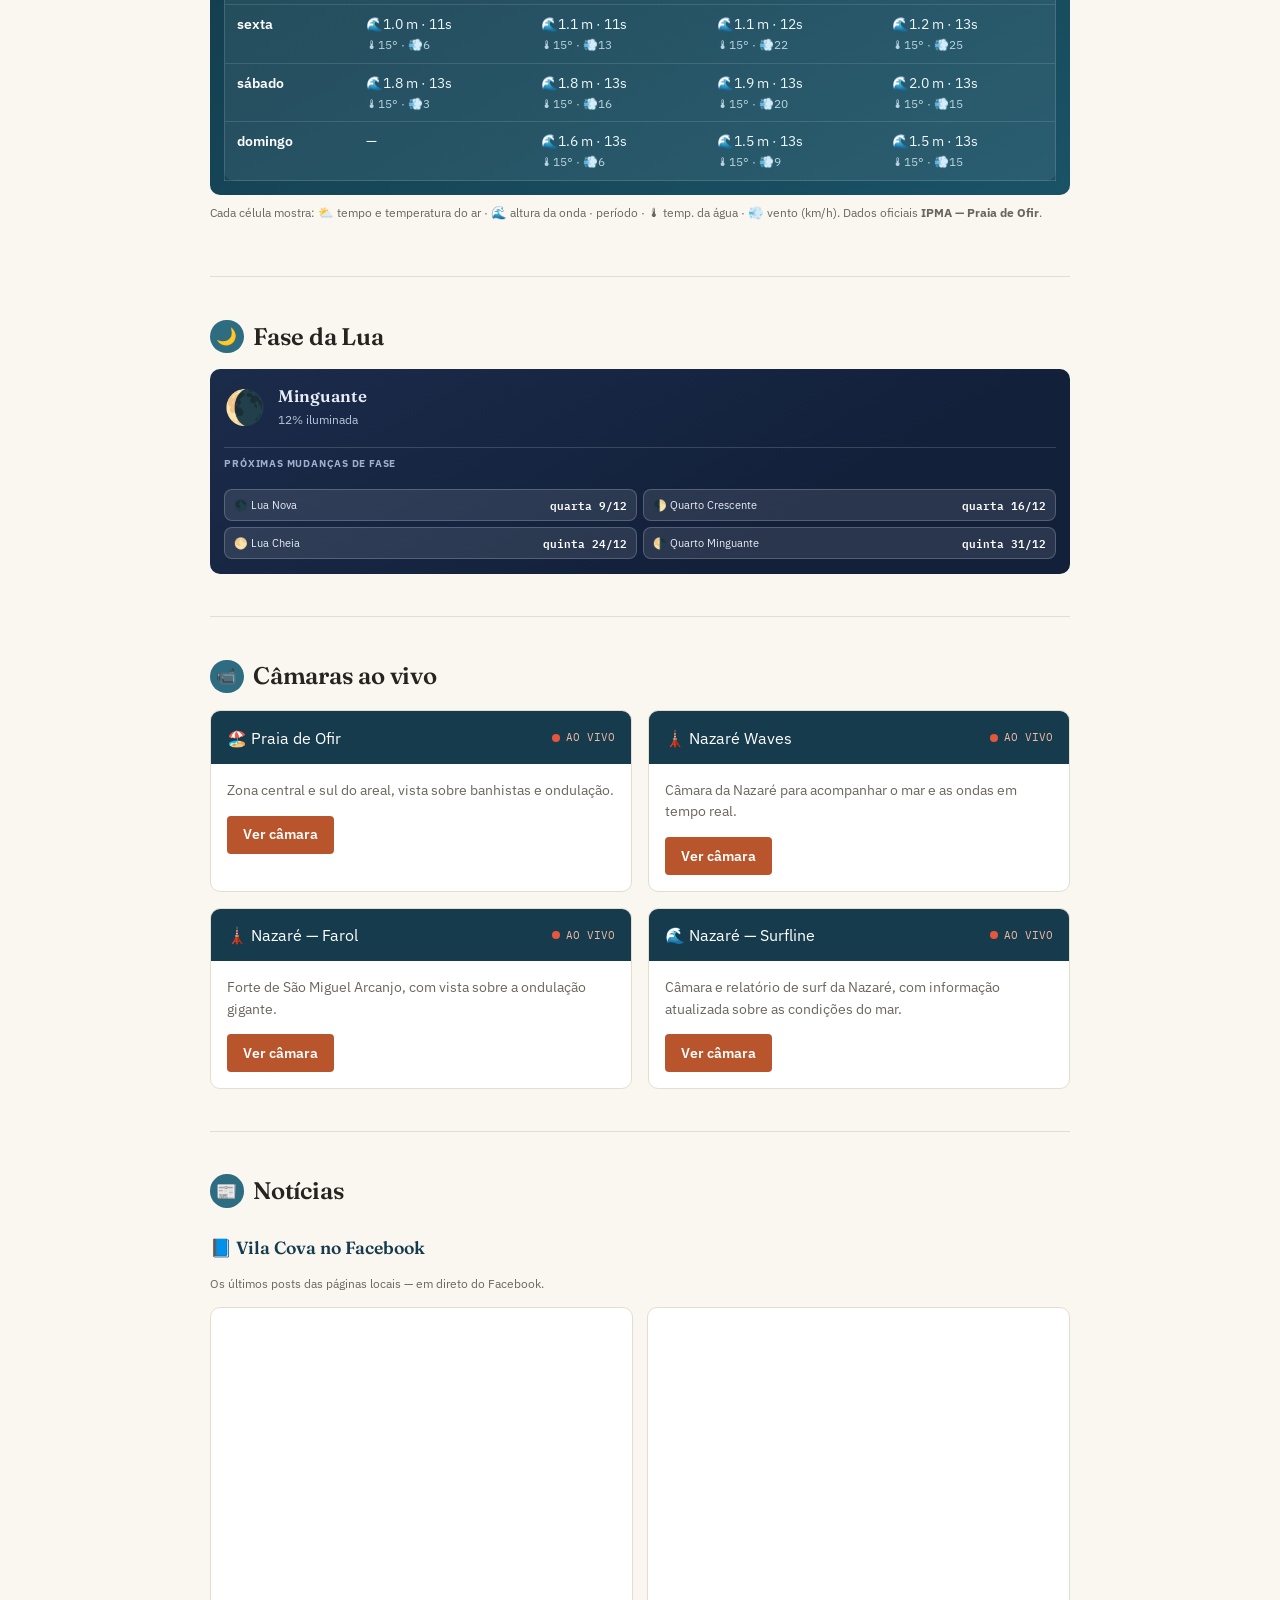
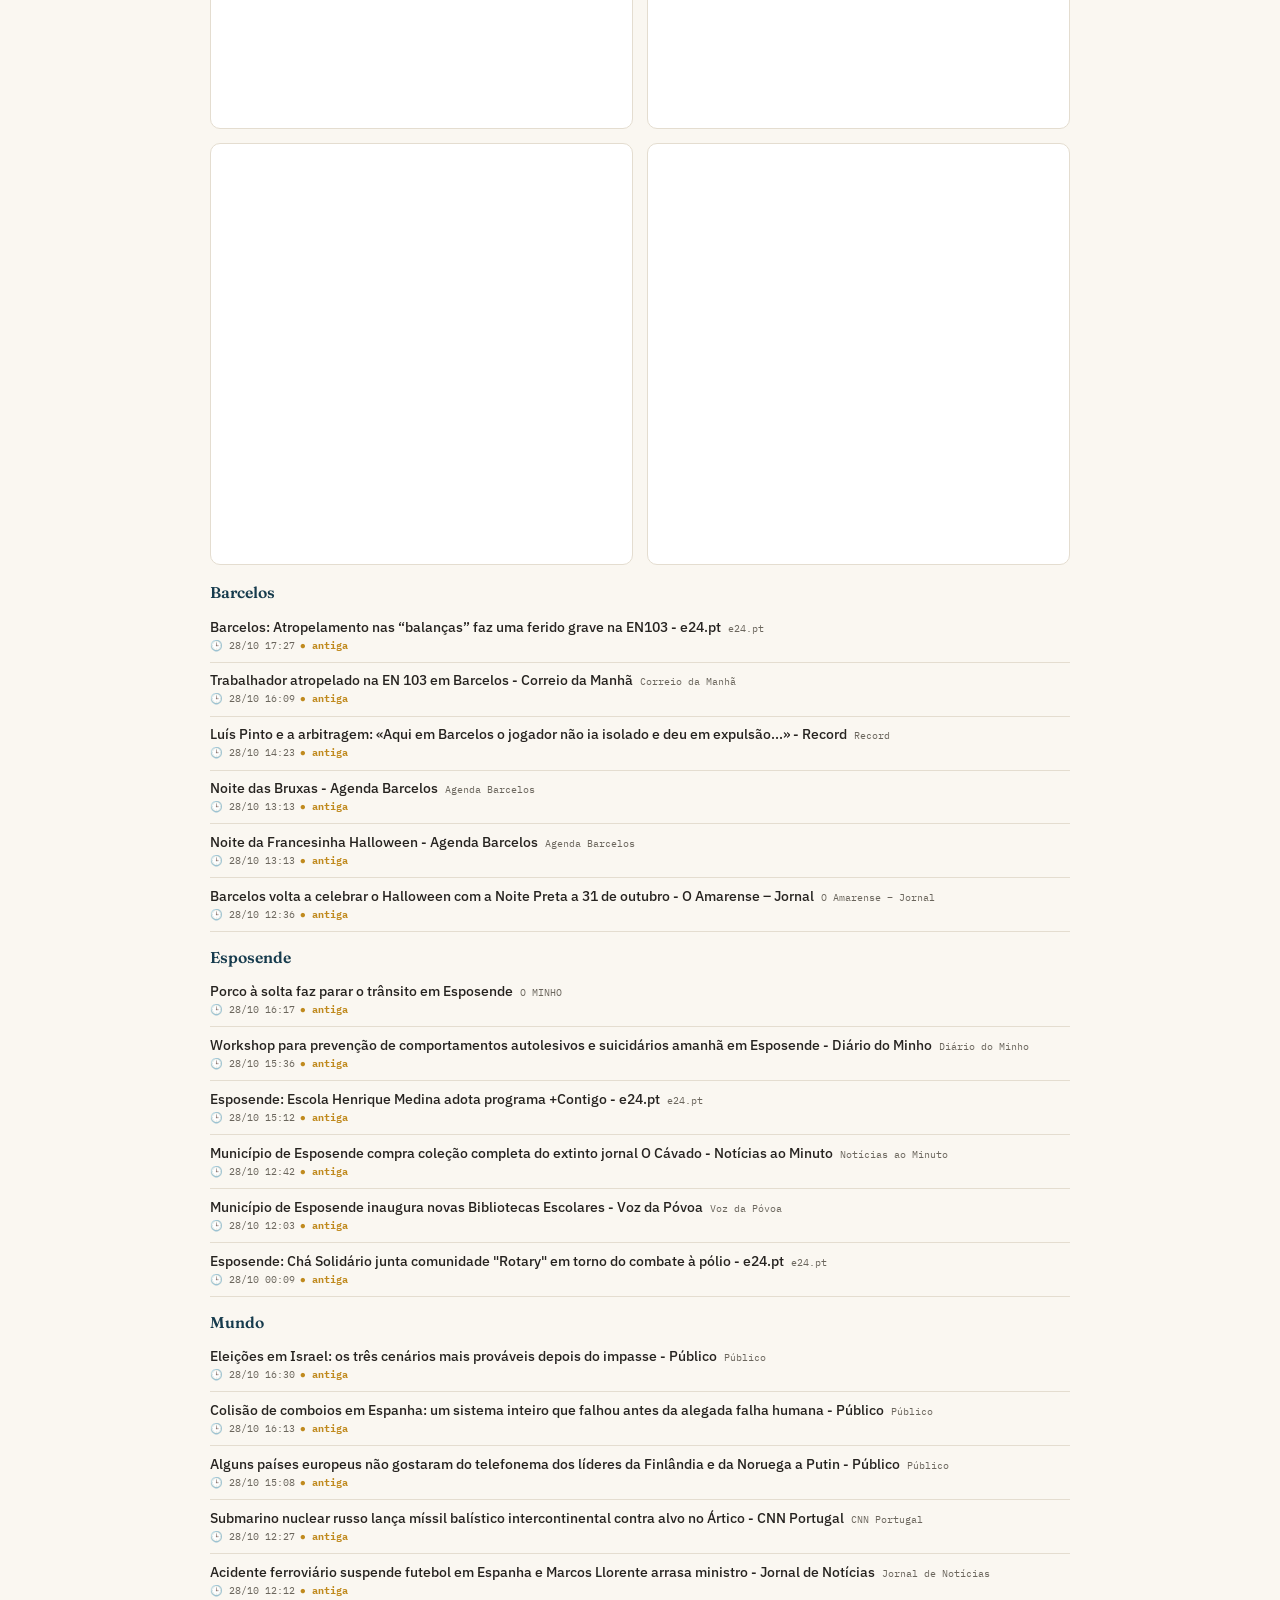
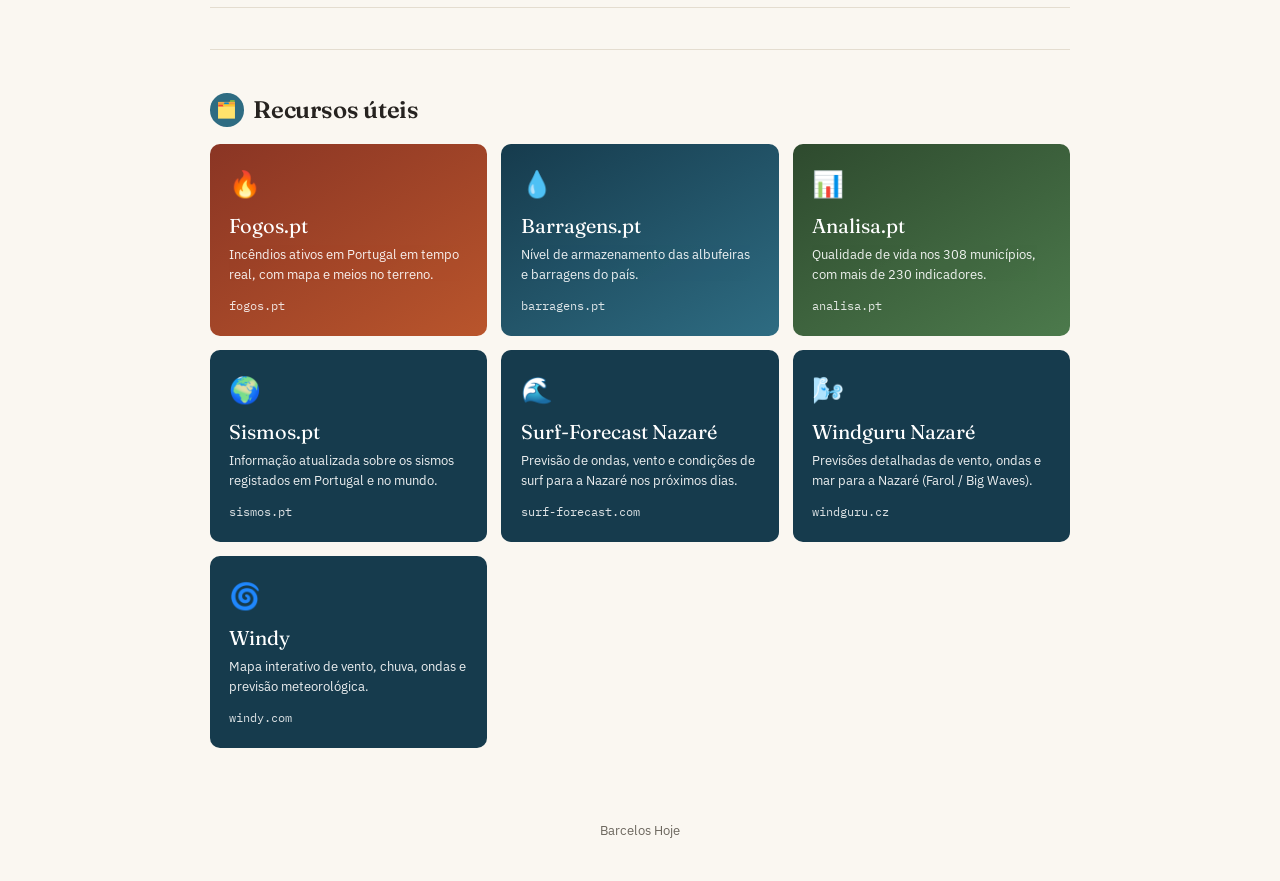
==== commit 780dee4d: "Adiciona Sismos.pt aos recursos úteis" ====
--- a/index.html
+++ b/index.html
@@ -755,6 +755,12 @@
         <div class="name">Analisa.pt</div>
         <div class="desc">Qualidade de vida nos 308 municípios, com mais de 230 indicadores.</div>
         <div class="go">analisa.pt</div>
+      </a>
+      <a class="top3-card" href="https://sismos.pt/" target="_blank" rel="noopener">
+        <div class="ic">🌍</div>
+        <div class="name">Sismos.pt</div>
+        <div class="desc">Informação atualizada sobre os sismos registados em Portugal e no mundo.</div>
+        <div class="go">sismos.pt</div>
       </a>
       <a class="top3-card" href="https://pt.surf-forecast.com/breaks/Nazare/forecasts/latest/six_day" target="_blank" rel="noopener">
         <div class="ic">🌊</div>
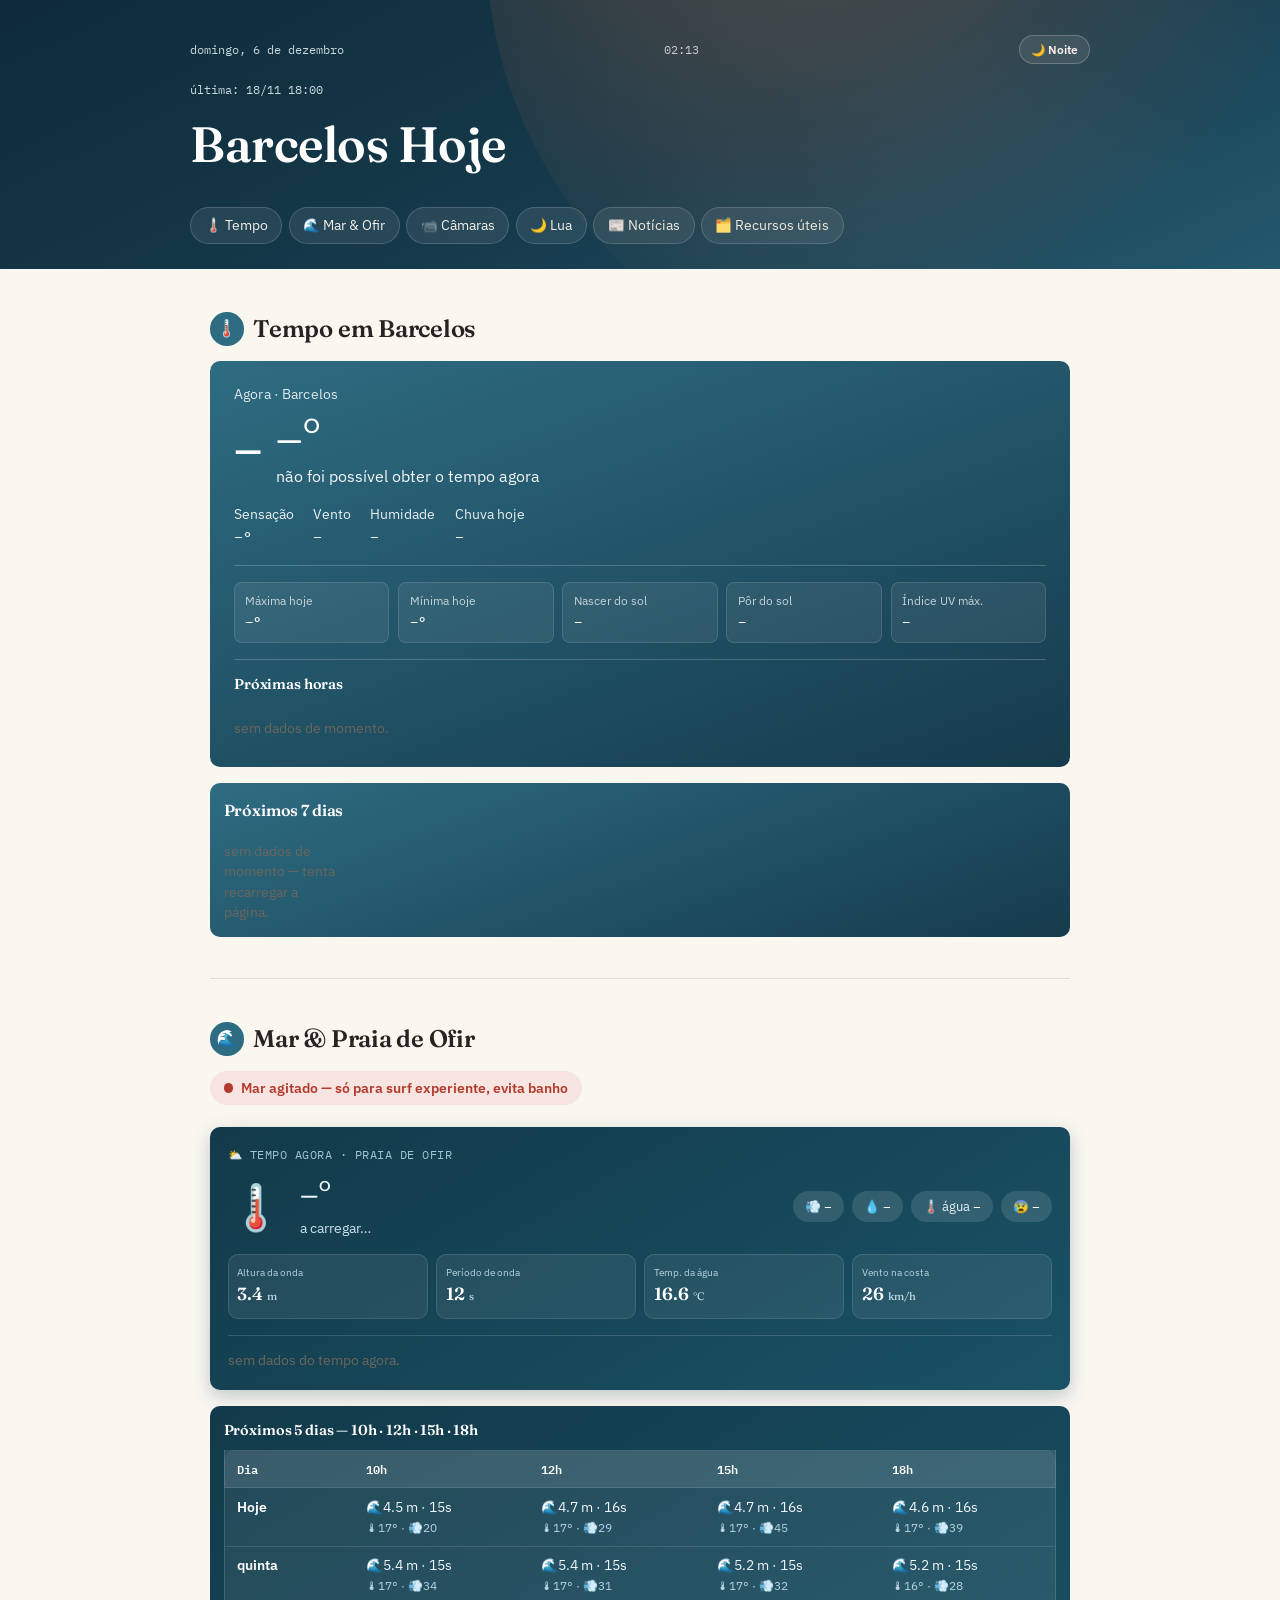
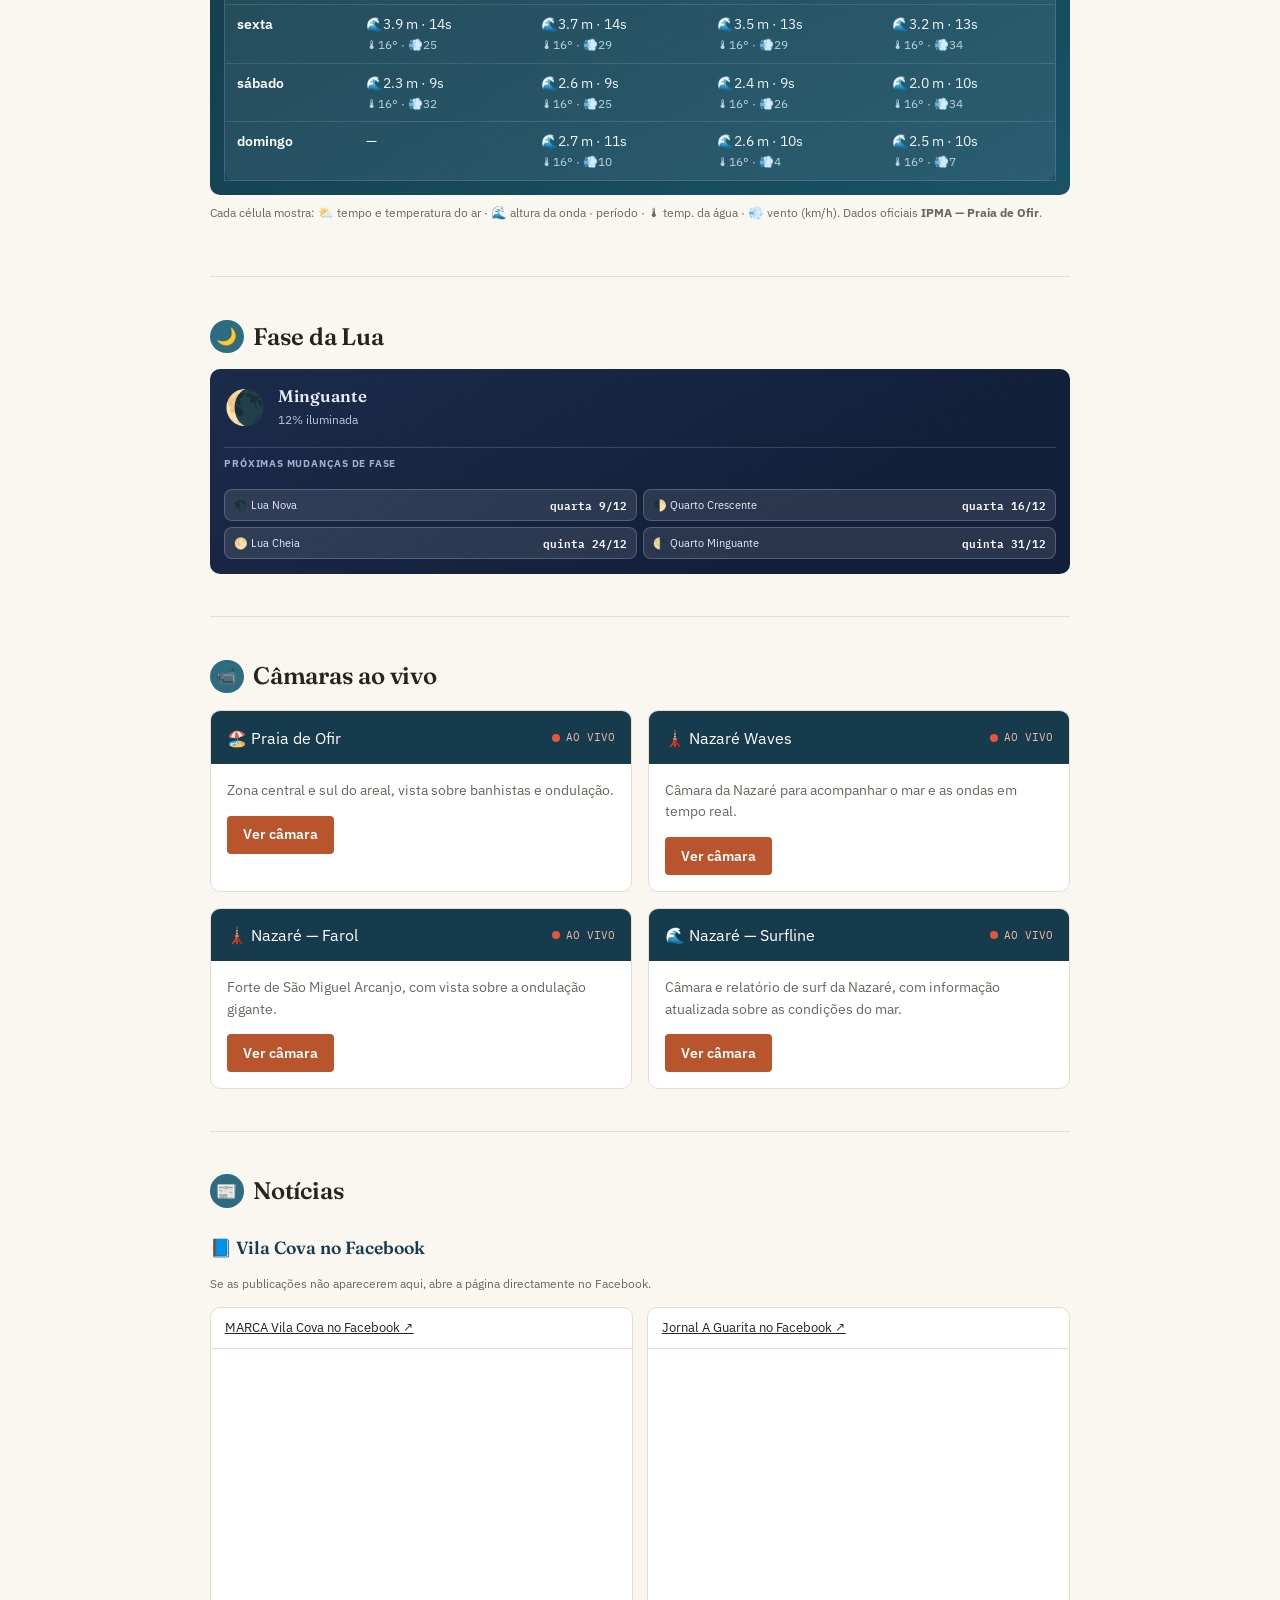
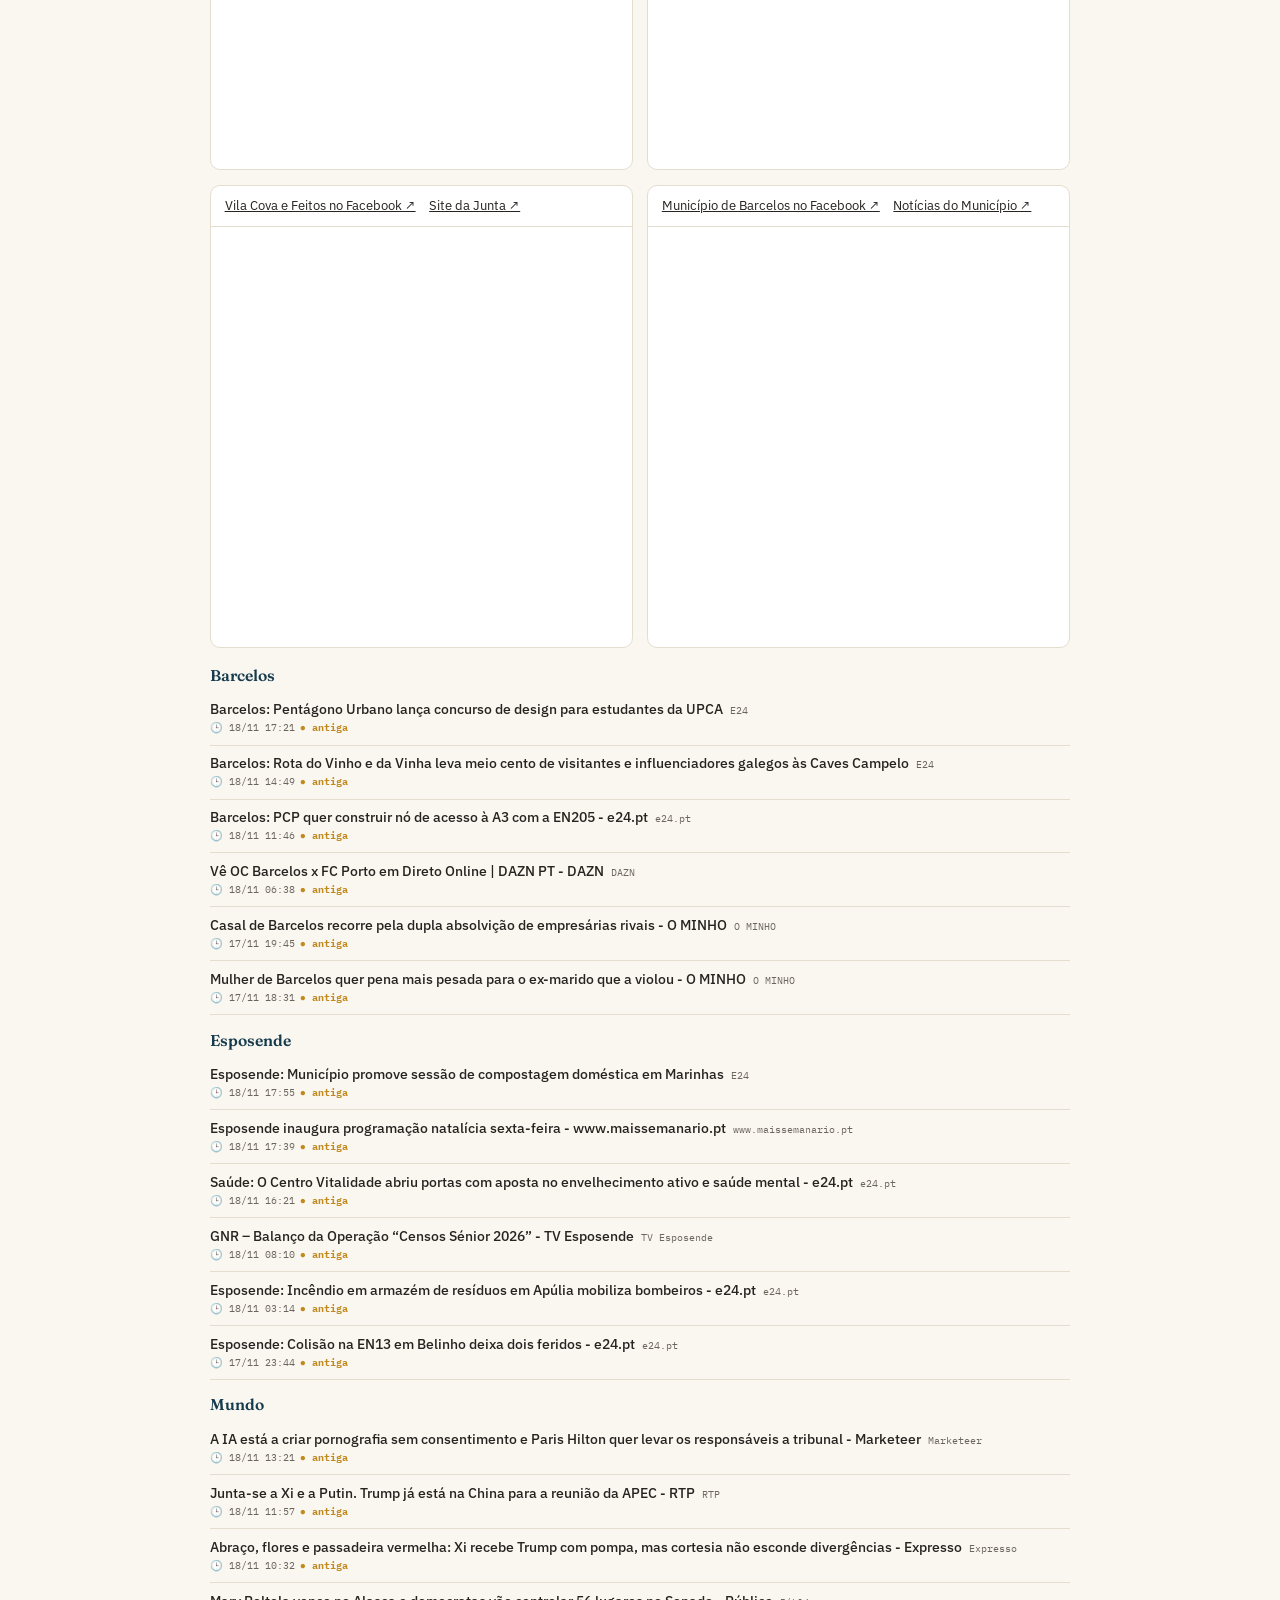
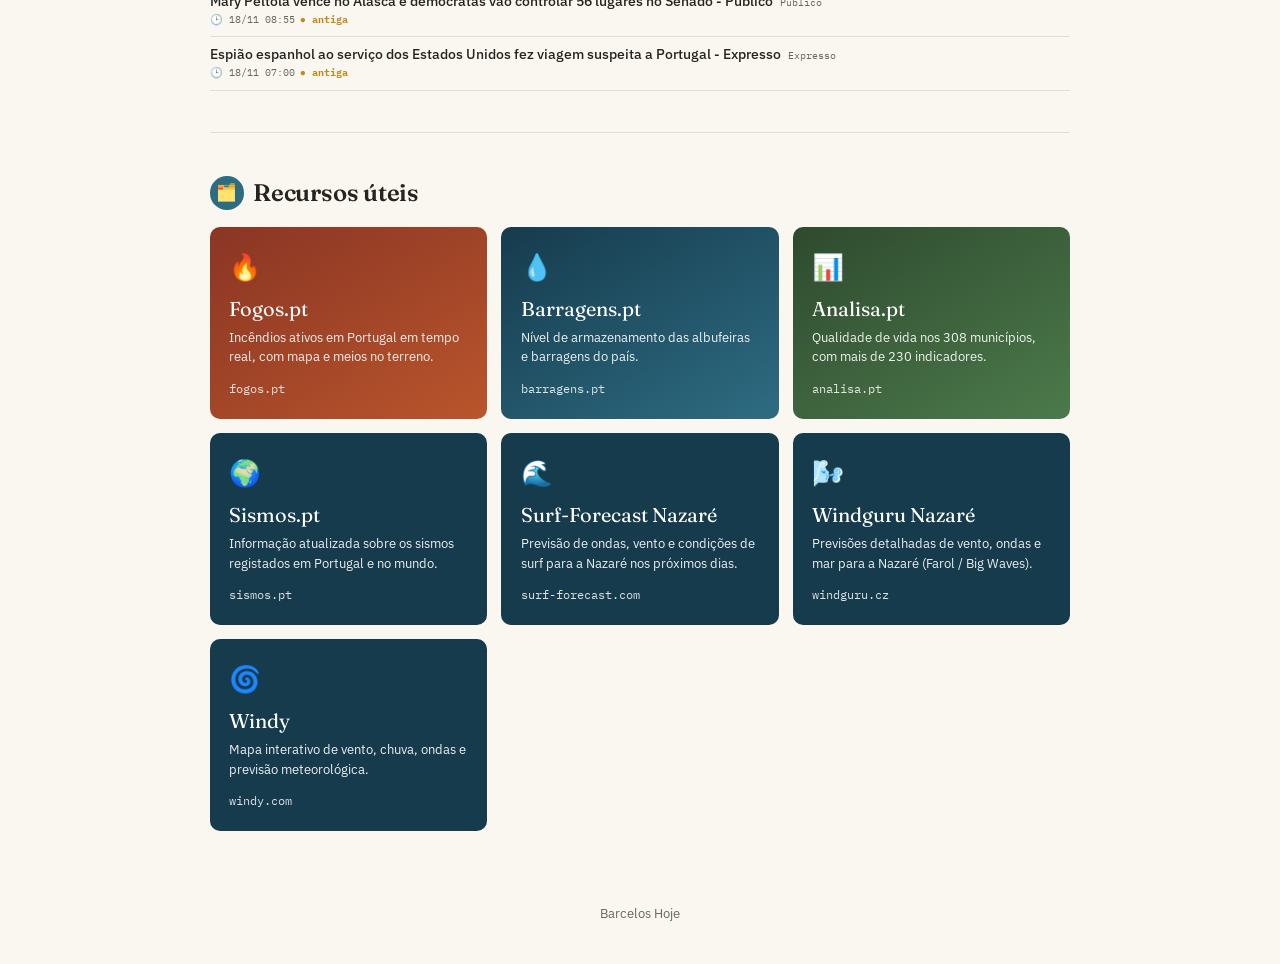
==== commit db3f7309: "fix: adicionar ligações directas aos cartões de Facebook" ====
--- a/index.html
+++ b/index.html
@@ -431,8 +431,9 @@
   /* ---------- Facebook · Vila Cova ---------- */
   .fb-h{font-family:'Fraunces',serif;font-size:1.1rem;font-weight:600;color:var(--azul-fundo);margin:1.6rem 0 0.2rem;}
   .fb-sub{font-size:0.78rem;color:var(--tinta-suave);margin-bottom:0.9rem;}
-  .fb-grid{display:grid;grid-template-columns:repeat(auto-fit,minmax(300px,1fr));gap:0.9rem;}
+  .fb-grid{display:grid;grid-template-columns:repeat(auto-fit,minmax(min(100%,300px),1fr));gap:0.9rem;}
   .fb-card{background:#fff;border:1px solid var(--papel-linha);border-radius:var(--radius-m);overflow:hidden;}
+  .fb-card-links{display:flex;flex-wrap:wrap;gap:0.35rem 0.85rem;padding:0.65rem 0.85rem;font-size:0.82rem;border-bottom:1px solid var(--papel-linha);}
   .fb-card iframe{display:block;width:100%;border:none;overflow:hidden;}
 
   /* ---------- Recursos uteis ---------- */
@@ -710,19 +711,23 @@
       <h2 class="section-title">Notícias</h2>
     </div>
     <div class="fb-h">📘 Vila Cova no Facebook</div>
-    <p class="fb-sub">Os últimos posts das páginas locais — em direto do Facebook.</p>
+    <p class="fb-sub">Se as publicações não aparecerem aqui, abre a página directamente no Facebook.</p>
     <div class="fb-grid">
       <div class="fb-card">
-        <iframe src="https://www.facebook.com/plugins/page.php?href=https%3A%2F%2Fwww.facebook.com%2FMARCAVilaCova%2F&amp;show_posts=true&amp;width=340&amp;height=420&amp;small_header=true&amp;adapt_container_width=true&amp;hide_cover=false&amp;show_facepile=false" width="340" height="420" scrolling="no" frameborder="0" allowfullscreen="true" allow="autoplay; clipboard-write; encrypted-media; picture-in-picture; web-share" loading="lazy"></iframe>
+        <div class="fb-card-links"><a href="https://www.facebook.com/MARCAVilaCova/" target="_blank" rel="noopener noreferrer">MARCA Vila Cova no Facebook ↗</a></div>
+        <iframe title="Publicações do MARCA Vila Cova" src="https://www.facebook.com/plugins/page.php?href=https%3A%2F%2Fwww.facebook.com%2FMARCAVilaCova%2F&amp;show_posts=true&amp;width=340&amp;height=420&amp;small_header=true&amp;adapt_container_width=true&amp;hide_cover=false&amp;show_facepile=false" width="340" height="420" scrolling="no" frameborder="0" allowfullscreen="true" allow="autoplay; clipboard-write; encrypted-media; picture-in-picture; web-share" loading="lazy"></iframe>
       </div>
       <div class="fb-card">
-        <iframe src="https://www.facebook.com/plugins/page.php?href=https%3A%2F%2Fwww.facebook.com%2F100064472090701%2F&amp;tabs=timeline&amp;width=340&amp;height=420&amp;small_header=true&amp;adapt_container_width=true&amp;hide_cover=false&amp;show_facepile=false" width="340" height="420" scrolling="no" frameborder="0" allowfullscreen="true" allow="autoplay; clipboard-write; encrypted-media; picture-in-picture; web-share" loading="lazy"></iframe>
+        <div class="fb-card-links"><a href="https://www.facebook.com/100064472090701/" target="_blank" rel="noopener noreferrer">Jornal A Guarita no Facebook ↗</a></div>
+        <iframe title="Publicações do Jornal A Guarita" src="https://www.facebook.com/plugins/page.php?href=https%3A%2F%2Fwww.facebook.com%2F100064472090701%2F&amp;tabs=timeline&amp;width=340&amp;height=420&amp;small_header=true&amp;adapt_container_width=true&amp;hide_cover=false&amp;show_facepile=false" width="340" height="420" scrolling="no" frameborder="0" allowfullscreen="true" allow="autoplay; clipboard-write; encrypted-media; picture-in-picture; web-share" loading="lazy"></iframe>
       </div>
       <div class="fb-card">
-        <iframe src="https://www.facebook.com/plugins/page.php?href=https%3A%2F%2Fwww.facebook.com%2Fvilacovafeitos%2F&amp;show_posts=true&amp;width=340&amp;height=420&amp;small_header=true&amp;adapt_container_width=true&amp;hide_cover=false&amp;show_facepile=false" width="340" height="420" scrolling="no" frameborder="0" allowfullscreen="true" allow="autoplay; clipboard-write; encrypted-media; picture-in-picture; web-share" loading="lazy"></iframe>
+        <div class="fb-card-links"><a href="https://www.facebook.com/vilacovafeitos/" target="_blank" rel="noopener noreferrer">Vila Cova e Feitos no Facebook ↗</a><a href="https://www.vilacovafeitos.pt/" target="_blank" rel="noopener noreferrer">Site da Junta ↗</a></div>
+        <iframe title="Publicações da União das Freguesias de Vila Cova e Feitos" src="https://www.facebook.com/plugins/page.php?href=https%3A%2F%2Fwww.facebook.com%2Fvilacovafeitos%2F&amp;show_posts=true&amp;width=340&amp;height=420&amp;small_header=true&amp;adapt_container_width=true&amp;hide_cover=false&amp;show_facepile=false" width="340" height="420" scrolling="no" frameborder="0" allowfullscreen="true" allow="autoplay; clipboard-write; encrypted-media; picture-in-picture; web-share" loading="lazy"></iframe>
       </div>
       <div class="fb-card">
-        <iframe src="https://www.facebook.com/plugins/page.php?href=https%3A%2F%2Fwww.facebook.com%2FMunicipioBarcelos%2F&amp;locale=pt_PT&amp;show_posts=true&amp;width=340&amp;height=420&amp;small_header=true&amp;adapt_container_width=true&amp;hide_cover=false&amp;show_facepile=false" width="340" height="420" scrolling="no" frameborder="0" allowfullscreen="true" allow="autoplay; clipboard-write; encrypted-media; picture-in-picture; web-share" loading="lazy"></iframe>
+        <div class="fb-card-links"><a href="https://www.facebook.com/MunicipioBarcelos/" target="_blank" rel="noopener noreferrer">Município de Barcelos no Facebook ↗</a><a href="https://www.cm-barcelos.pt/categorias/noticias/" target="_blank" rel="noopener noreferrer">Notícias do Município ↗</a></div>
+        <iframe title="Publicações do Município de Barcelos" src="https://www.facebook.com/plugins/page.php?href=https%3A%2F%2Fwww.facebook.com%2FMunicipioBarcelos%2F&amp;locale=pt_PT&amp;show_posts=true&amp;width=340&amp;height=420&amp;small_header=true&amp;adapt_container_width=true&amp;hide_cover=false&amp;show_facepile=false" width="340" height="420" scrolling="no" frameborder="0" allowfullscreen="true" allow="autoplay; clipboard-write; encrypted-media; picture-in-picture; web-share" loading="lazy"></iframe>
       </div>
     </div>
 
